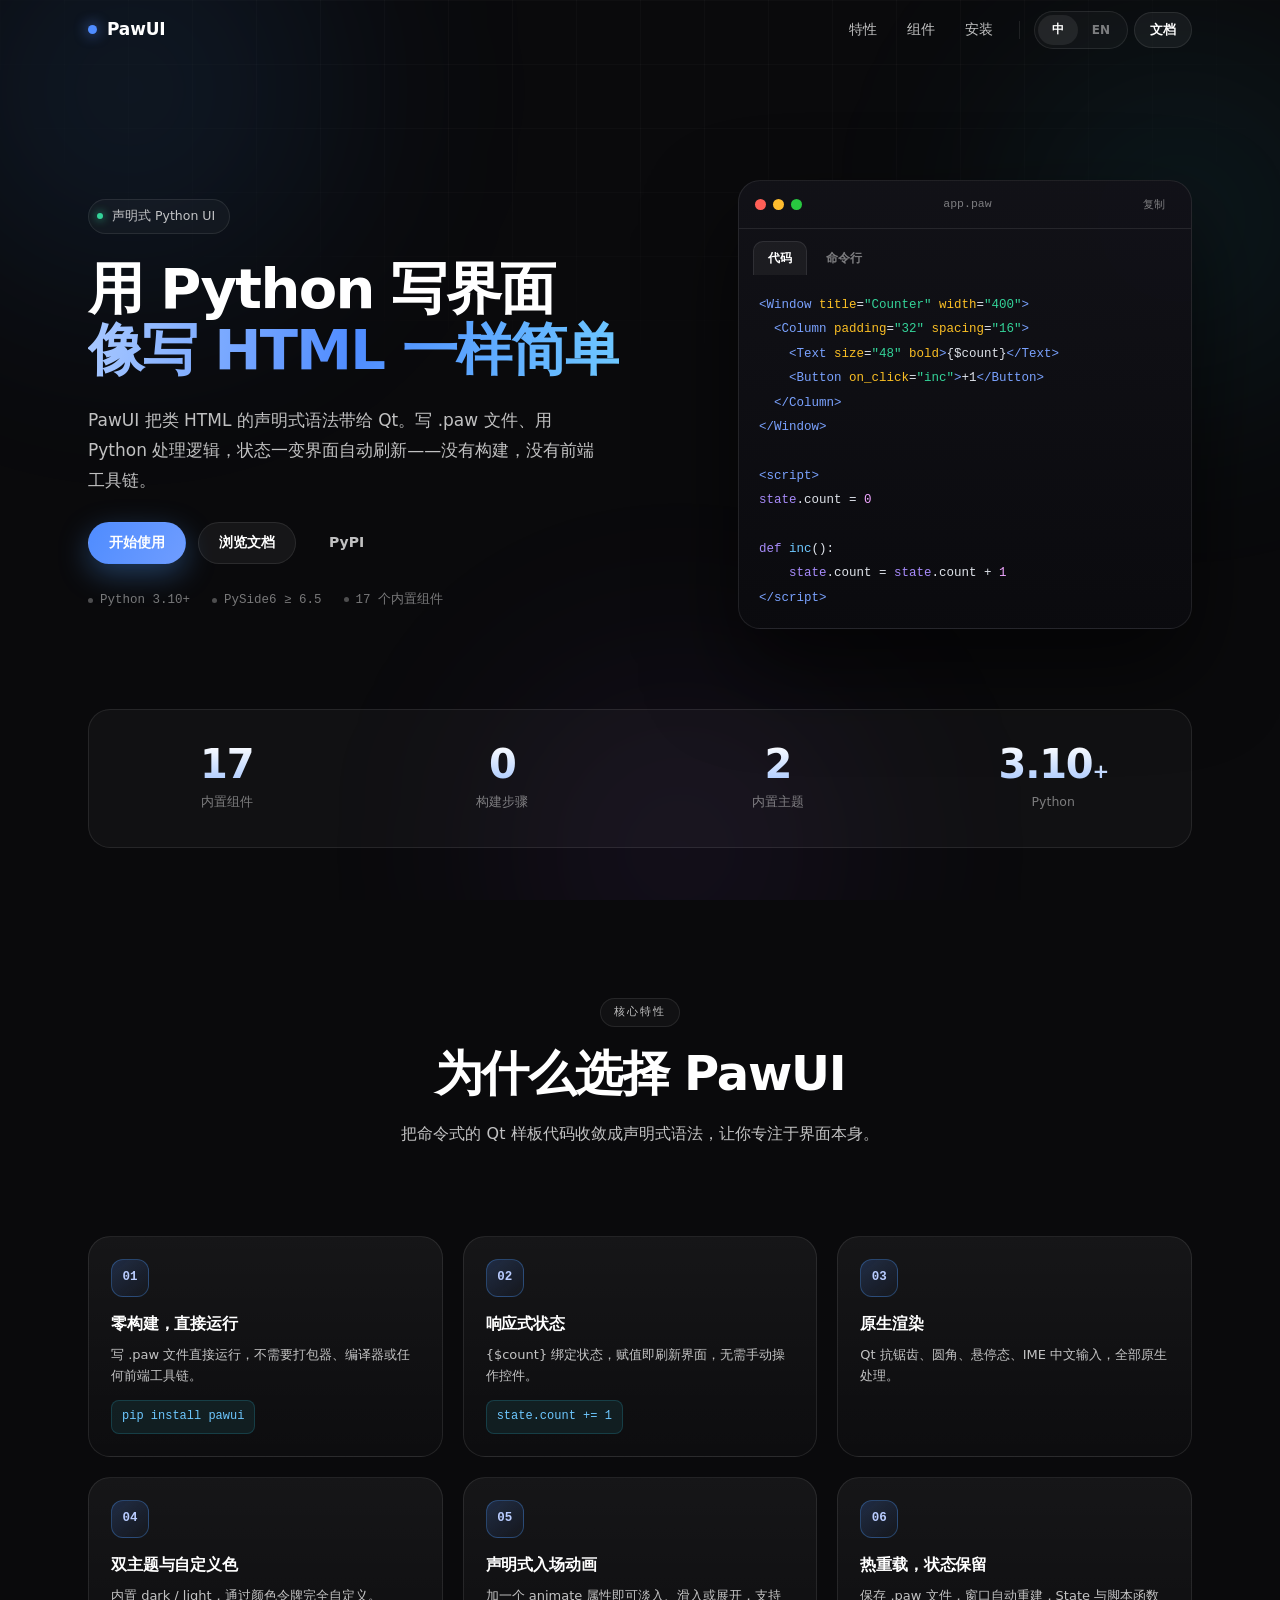
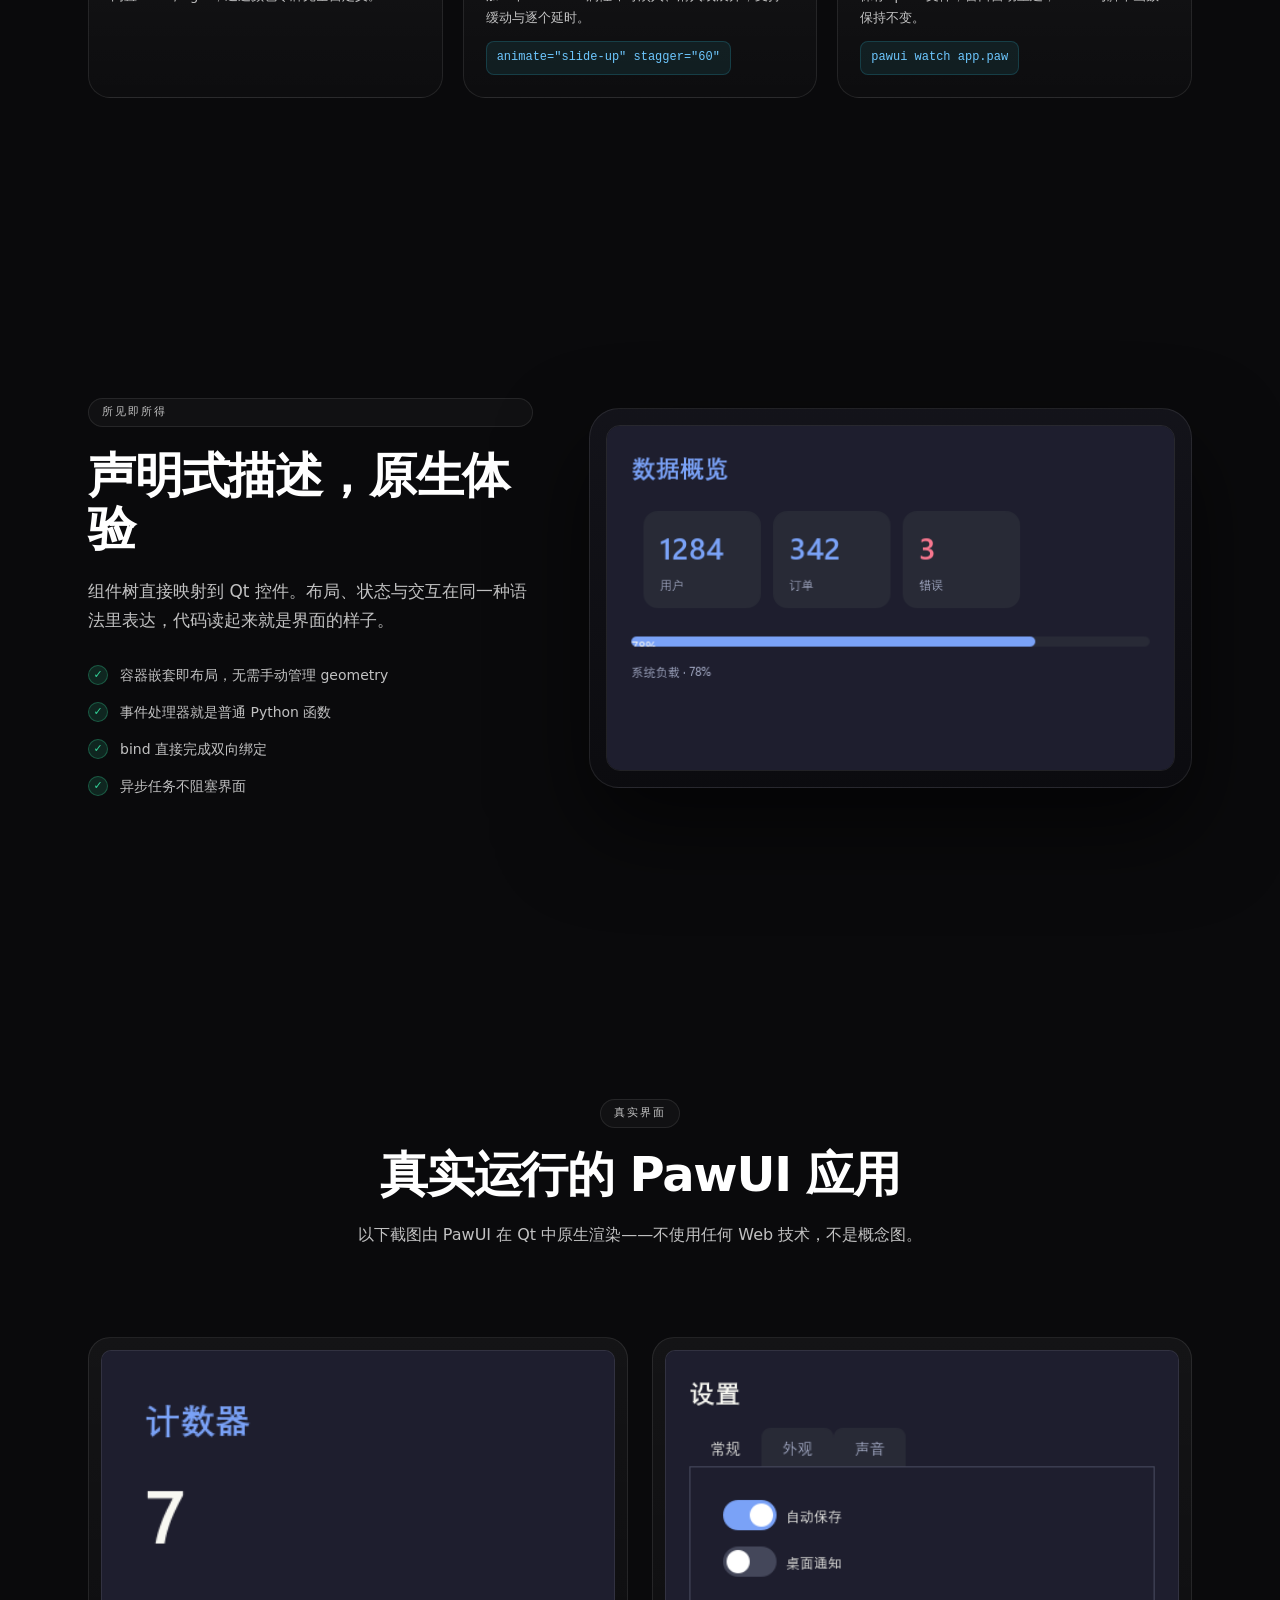
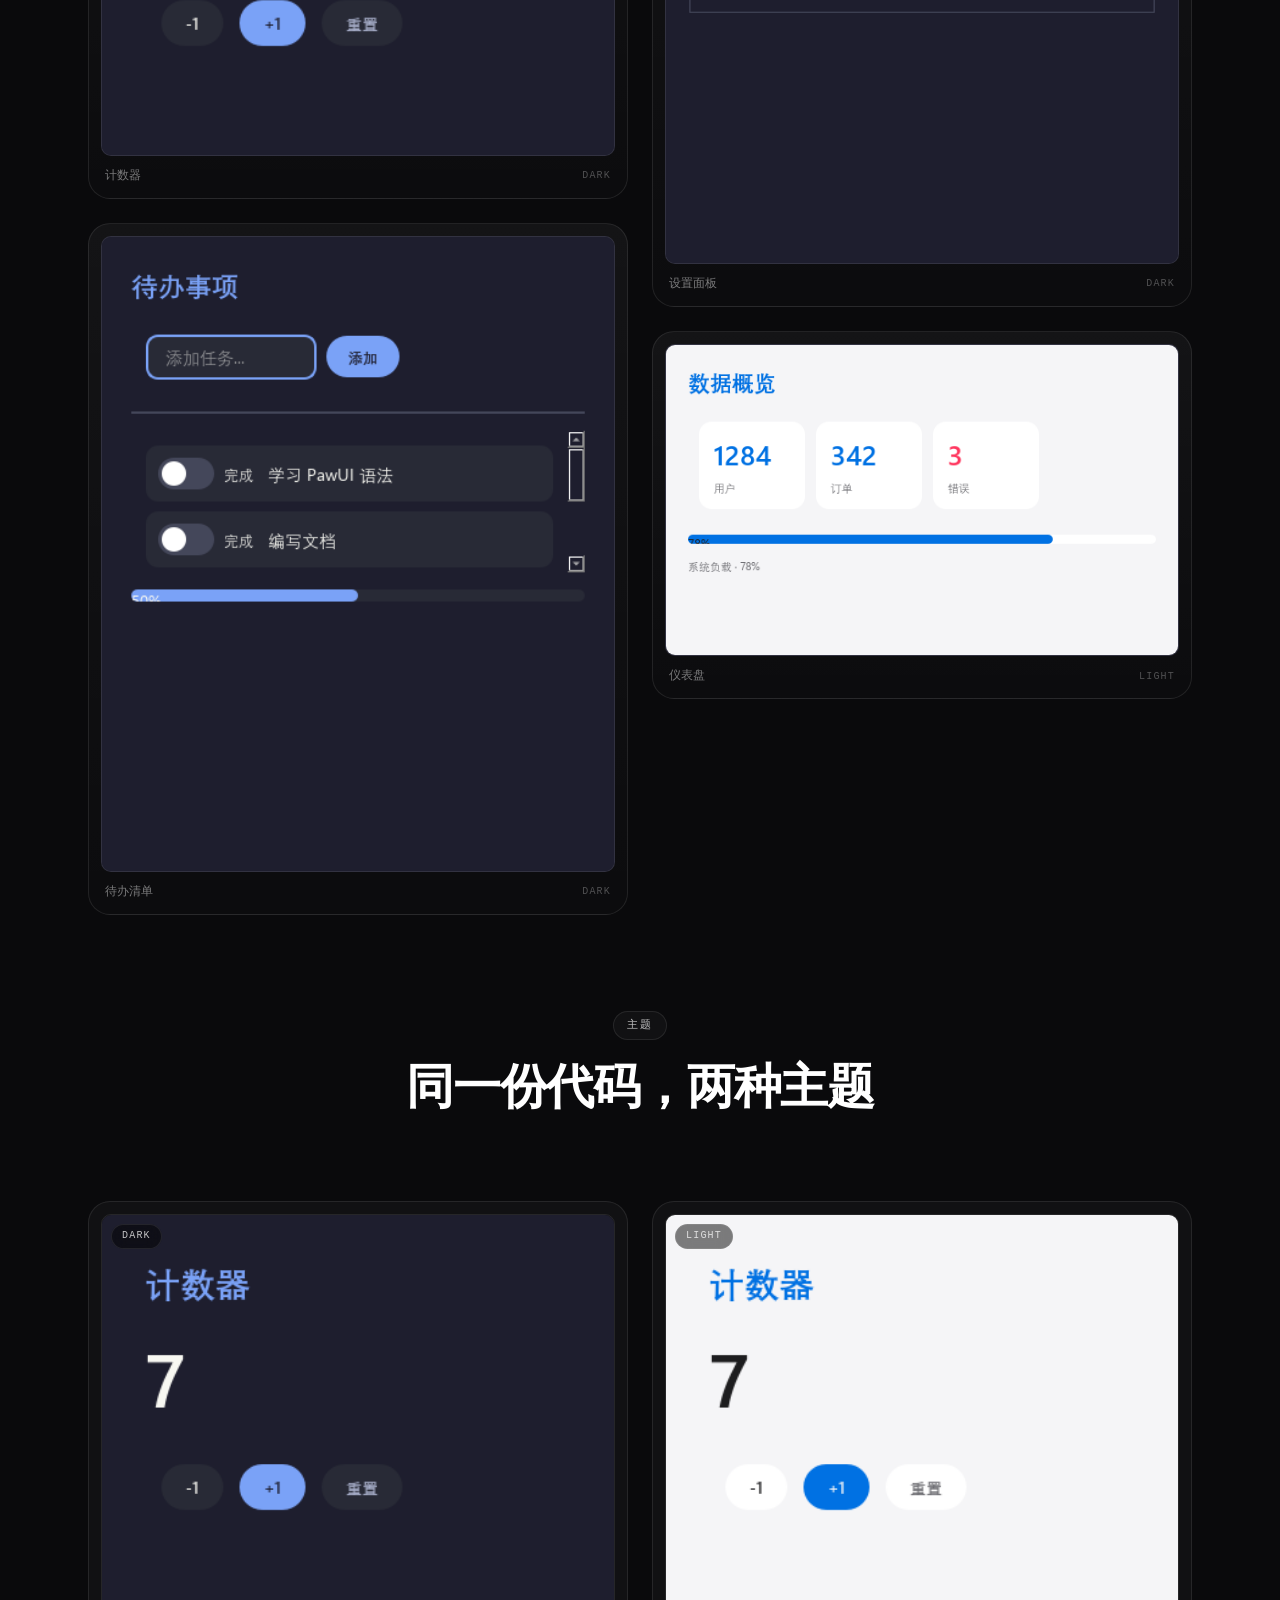
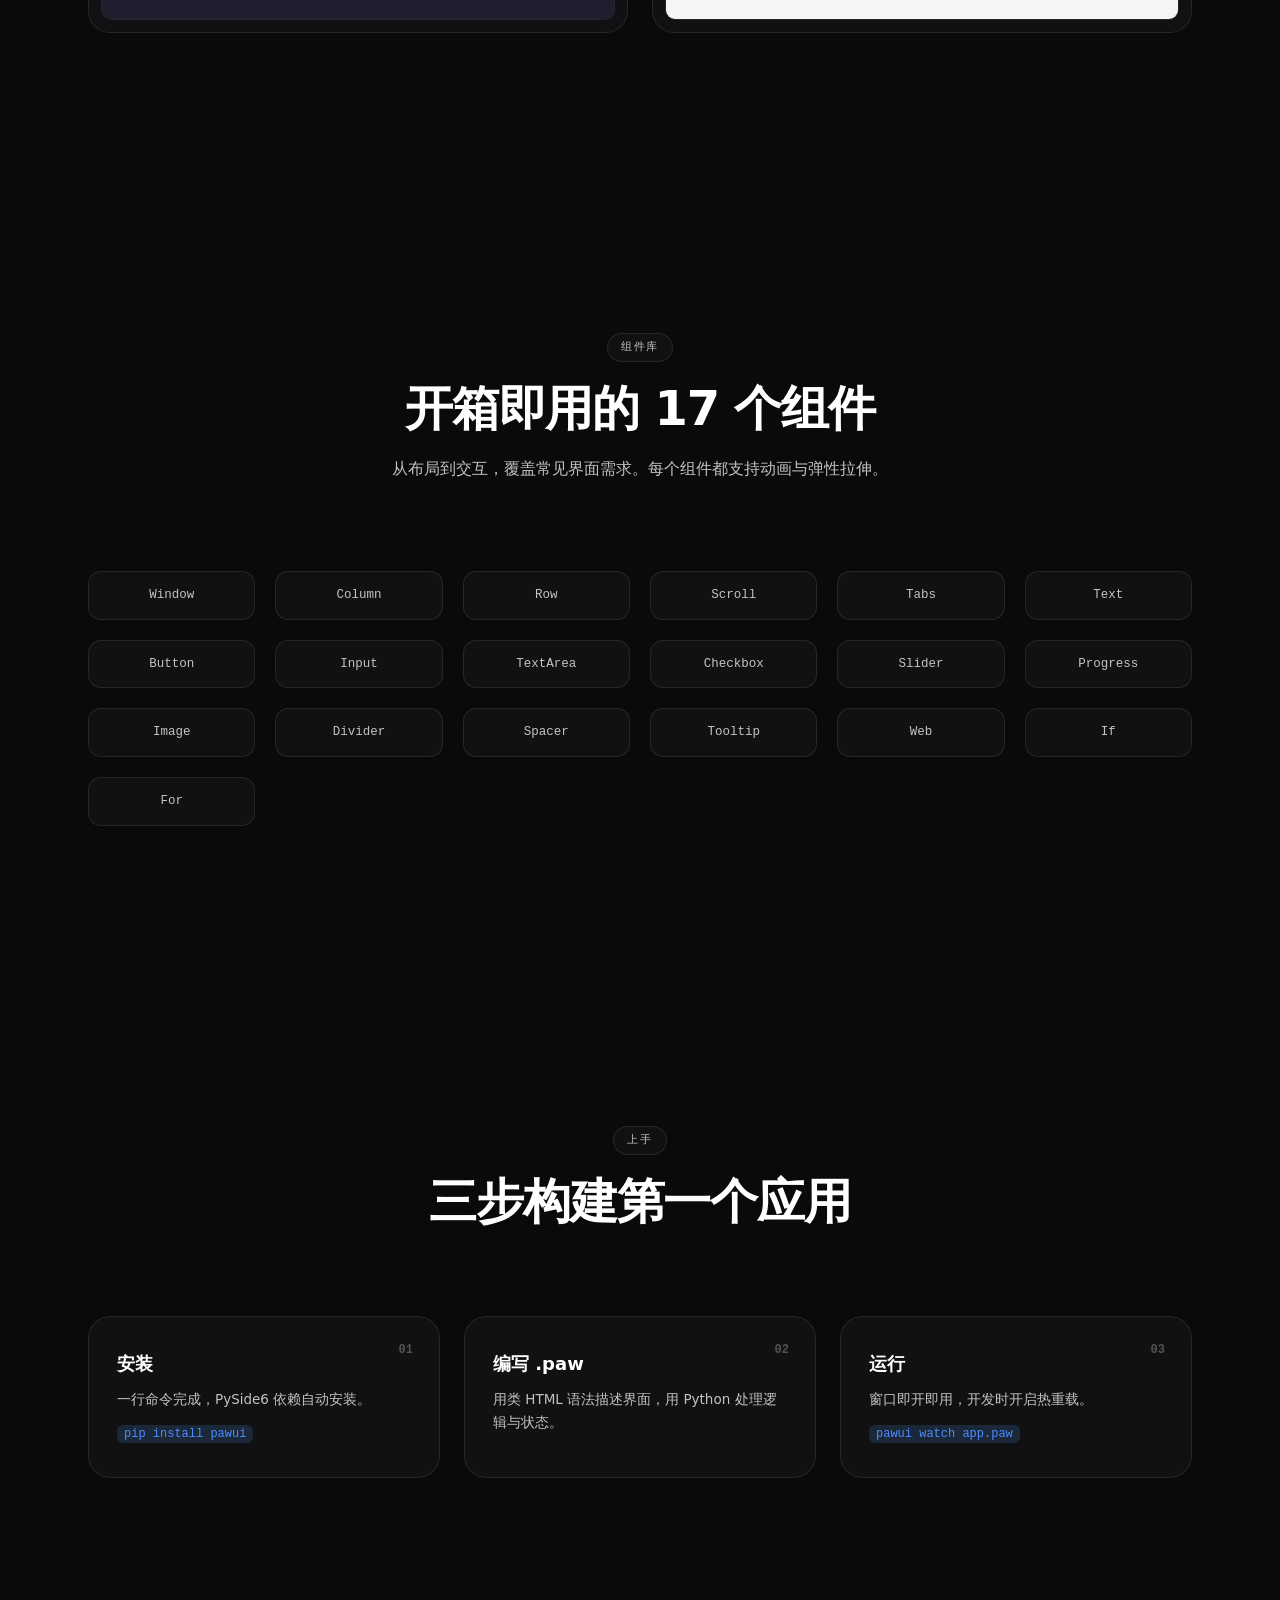
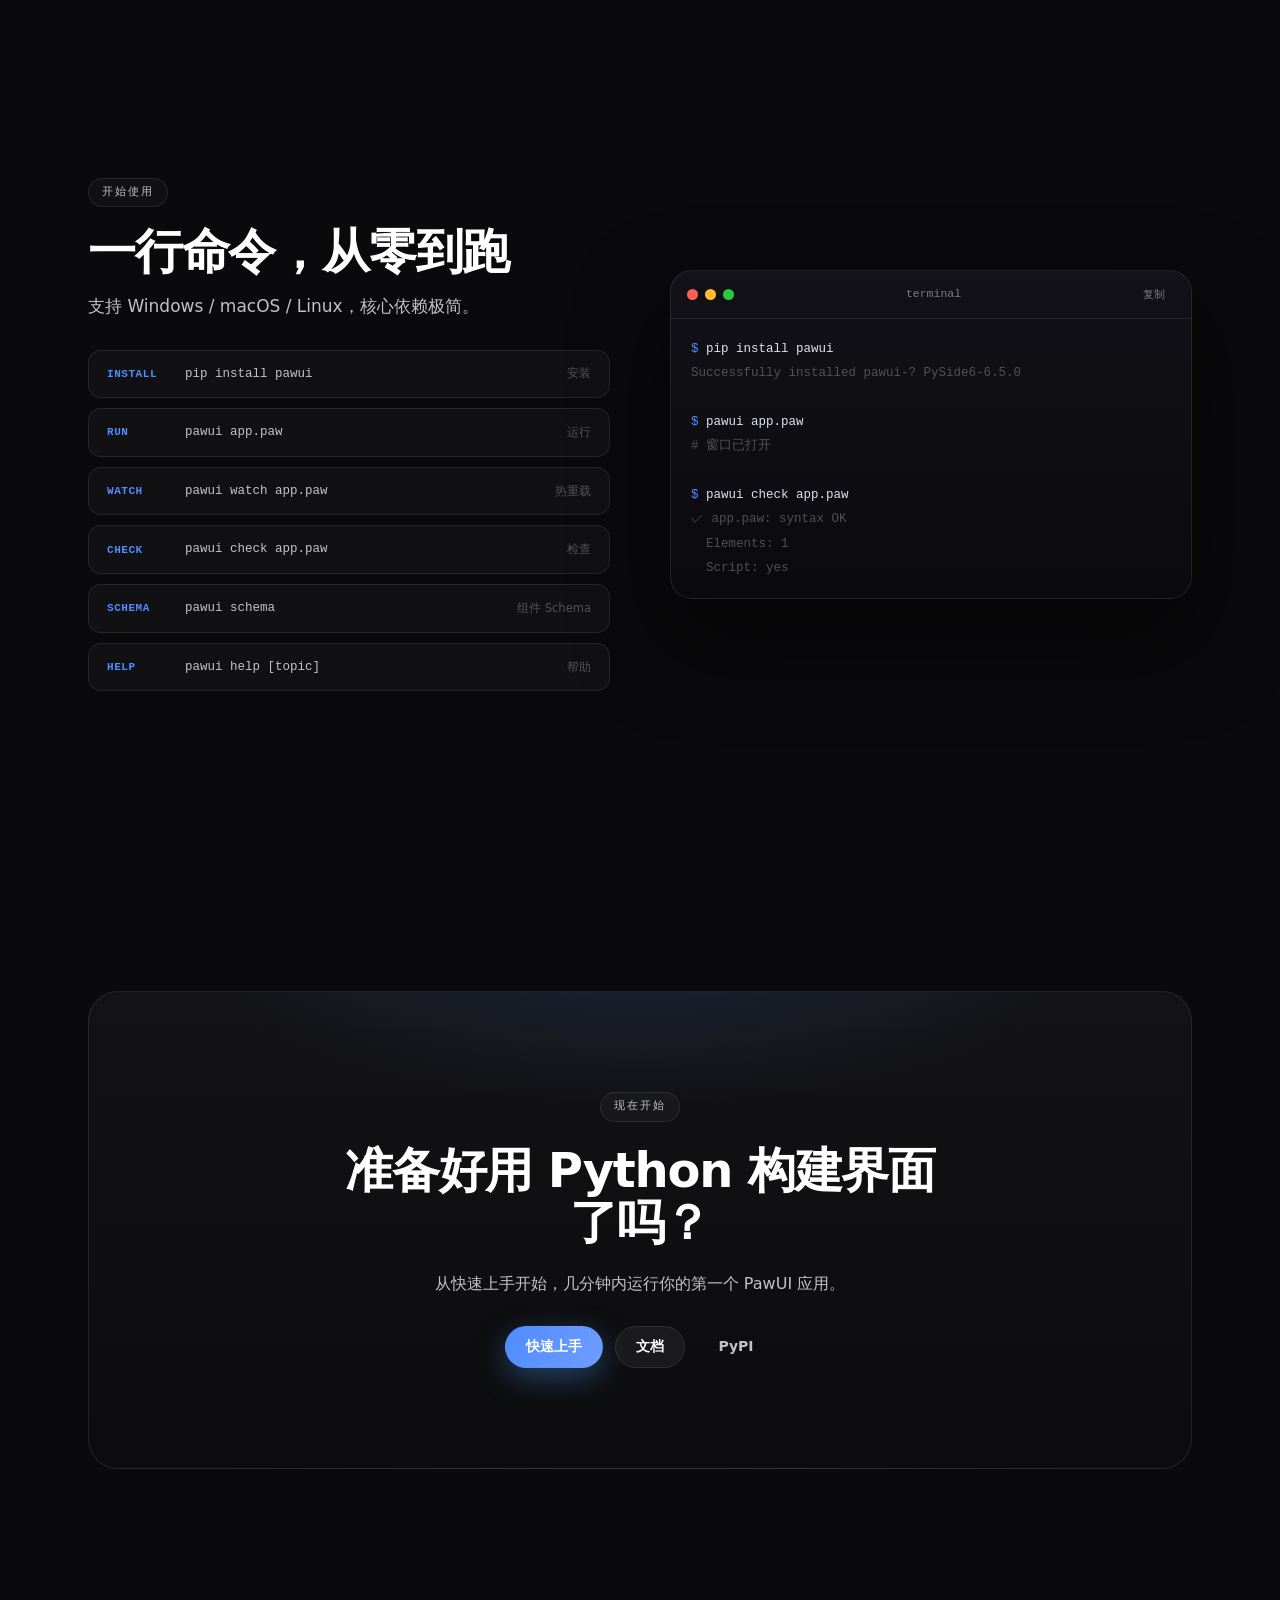
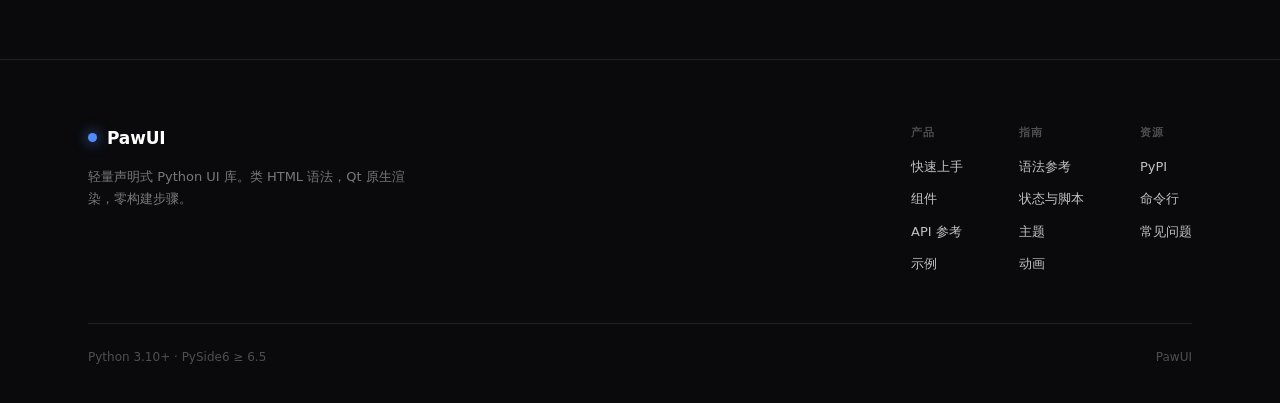
==== index.html @ 33ec106b "Docs: add data-binding, recipes, performance, packaging, best-practices (19 docs total)" ====
<!DOCTYPE html>
<html lang="zh-CN">
<head>
<meta charset="UTF-8">
<meta name="viewport" content="width=device-width, initial-scale=1.0">
<title>PawUI — 用 Python 写 UI，像写 HTML 一样简单</title>
<meta name="description" content="PawUI 是轻量声明式 Python UI 库：类 HTML 语法，Qt 原生渲染，响应式状态，零构建步骤，即写即跑。">
<meta property="og:title" content="PawUI — 声明式 Python UI">
<meta property="og:description" content="类 HTML 语法，Qt 原生渲染，零构建步骤。">
<meta property="og:type" content="website">
<link rel="stylesheet" href="static/style.css?v=5">
</head>
<body>

<div class="atmos" aria-hidden="true">
  <div class="orb o1"></div>
  <div class="orb o2"></div>
  <div class="orb o3"></div>
  <div class="grid"></div>
</div>

<header class="site-header" id="header">
  <div class="header-inner">
    <a class="brand" href="index.html"><span class="dot"></span>PawUI</a>
    <nav class="header-nav">
      <a class="nav-link" href="#features" data-zh="特性" data-en="Features">特性</a>
      <a class="nav-link" href="#components" data-zh="组件" data-en="Components">组件</a>
      <a class="nav-link" href="#install" data-zh="安装" data-en="Install">安装</a>
      <span class="divider-v"></span>
      <div class="lang-toggle" role="group" aria-label="Language">
        <button type="button" data-lang="zh" class="active">中</button>
        <button type="button" data-lang="en">EN</button>
      </div>
      <a class="btn btn-sm btn-secondary" href="docs/index.html" data-zh="文档" data-en="Docs">文档</a>
    </nav>
  </div>
</header>

<main class="page">

  <!-- HERO -->
  <section class="hero">
    <div class="container hero-grid">
      <div class="hero-copy">
        <div class="hero-badge rise r1">
          <span class="live"></span>
          <span class="tag" id="version-tag" hidden>v</span>
          <span data-zh="声明式 Python UI" data-en="Declarative Python UI">声明式 Python UI</span>
        </div>
        <h1 class="h1 rise r2">
          <span data-zh="用 Python 写界面" data-en="Build UIs in Python">用 Python 写界面</span><br>
          <span class="grad" data-zh="像写 HTML 一样简单" data-en="as easy as HTML">像写 HTML 一样简单</span>
        </h1>
        <p class="lead rise r3" style="max-width:520px"
           data-zh="PawUI 把类 HTML 的声明式语法带给 Qt。写 .paw 文件、用 Python 处理逻辑，状态一变界面自动刷新——没有构建，没有前端工具链。"
           data-en="PawUI brings HTML-like declarative syntax to Qt. Write .paw files, handle logic in Python, and let state refresh the UI automatically — no build, no frontend toolchain.">
          PawUI 把类 HTML 的声明式语法带给 Qt。写 .paw 文件、用 Python 处理逻辑，状态一变界面自动刷新——没有构建，没有前端工具链。
        </p>
        <div class="hero-actions rise r4">
          <a class="btn btn-accent" href="docs/index.html#/getting-started" data-zh="开始使用" data-en="Get started">开始使用</a>
          <a class="btn btn-secondary" href="docs/index.html" data-zh="浏览文档" data-en="Read the docs">浏览文档</a>
          <a class="btn btn-ghost" href="https://pypi.org/project/pawui/" target="_blank" rel="noopener">PyPI</a>
        </div>
        <div class="hero-meta rise r5">
          <span><i></i>Python 3.10+</span>
          <span><i></i>PySide6 &ge; 6.5</span>
          <span><i></i><span data-zh="17 个内置组件" data-en="17 components">17 个内置组件</span></span>
        </div>
      </div>

      <div class="rise r4">
        <div class="term" id="hero-term">
          <div class="term-bar">
            <div class="term-dots"><i class="r"></i><i class="y"></i><i class="g"></i></div>
            <div class="term-title" id="term-title">app.paw</div>
            <button class="term-copy" data-copy="hero" type="button" data-zh="复制" data-en="Copy">复制</button>
          </div>
          <div class="term-tabs">
            <button class="term-tab active" data-tab="code" type="button" data-zh="代码" data-en="Code">代码</button>
            <button class="term-tab" data-tab="cli" type="button" data-zh="命令行" data-en="CLI">命令行</button>
          </div>
          <pre class="term-body" data-pane="code"><span class="c-tag">&lt;Window</span> <span class="c-atr">title</span>=<span class="c-str">"Counter"</span> <span class="c-atr">width</span>=<span class="c-str">"400"</span><span class="c-tag">&gt;</span>
  <span class="c-tag">&lt;Column</span> <span class="c-atr">padding</span>=<span class="c-str">"32"</span> <span class="c-atr">spacing</span>=<span class="c-str">"16"</span><span class="c-tag">&gt;</span>
    <span class="c-tag">&lt;Text</span> <span class="c-atr">size</span>=<span class="c-str">"48"</span> <span class="c-atr">bold</span><span class="c-tag">&gt;</span>{$count}<span class="c-tag">&lt;/Text&gt;</span>
    <span class="c-tag">&lt;Button</span> <span class="c-atr">on_click</span>=<span class="c-str">"inc"</span><span class="c-tag">&gt;</span>+1<span class="c-tag">&lt;/Button&gt;</span>
  <span class="c-tag">&lt;/Column&gt;</span>
<span class="c-tag">&lt;/Window&gt;</span>

<span class="c-tag">&lt;script&gt;</span>
<span class="c-key">state</span>.count = <span class="c-num">0</span>

<span class="c-key">def</span> <span class="c-fn">inc</span>():
    <span class="c-key">state</span>.count = <span class="c-key">state</span>.count + <span class="c-num">1</span>
<span class="c-tag">&lt;/script&gt;</span></pre>
          <pre class="term-body" data-pane="cli" hidden><span class="c-cmt"># 安装</span>
<span class="c-prompt">$</span> pip install pawui

<span class="c-cmt"># 运行</span>
<span class="c-prompt">$</span> pawui app.paw

<span class="c-cmt"># 热重载开发</span>
<span class="c-prompt">$</span> pawui watch app.paw

<span class="c-cmt"># 语法检查</span>
<span class="c-prompt">$</span> pawui check app.paw</pre>
        </div>
      </div>
    </div>
  </section>

  <!-- STATS -->
  <section style="padding-top:8px;padding-bottom:0">
    <div class="container">
      <div class="stats reveal">
        <div class="stat">
          <div class="n">17</div>
          <div class="l" data-zh="内置组件" data-en="Components">内置组件</div>
        </div>
        <div class="stat">
          <div class="n">0</div>
          <div class="l" data-zh="构建步骤" data-en="Build steps">构建步骤</div>
        </div>
        <div class="stat">
          <div class="n">2</div>
          <div class="l" data-zh="内置主题" data-en="Themes">内置主题</div>
        </div>
        <div class="stat">
          <div class="n">3.10<span style="font-size:.5em">+</span></div>
          <div class="l">Python</div>
        </div>
      </div>
    </div>
  </section>

  <!-- FEATURES (bento) -->
  <section id="features">
    <div class="container">
      <div class="sec-head reveal">
        <span class="eyebrow" data-zh="核心特性" data-en="Features">核心特性</span>
        <h2 class="h2" data-zh="为什么选择 PawUI" data-en="Why PawUI">为什么选择 PawUI</h2>
        <p data-zh="把命令式的 Qt 样板代码收敛成声明式语法，让你专注于界面本身。"
           data-en="Collapse imperative Qt boilerplate into declarative syntax so you can focus on the interface itself.">
          把命令式的 Qt 样板代码收敛成声明式语法，让你专注于界面本身。
        </p>
      </div>

      <div class="bento">
        <div class="card reveal">
          <div class="ic">01</div>
          <h3 data-zh="零构建，直接运行" data-en="Zero build, run directly">零构建，直接运行</h3>
          <p data-zh="写 .paw 文件直接运行，不需要打包器、编译器或任何前端工具链。"
             data-en="Run .paw files directly. No bundler, compiler, or frontend toolchain.">
            写 .paw 文件直接运行，不需要打包器、编译器或任何前端工具链。
          </p>
          <span class="code-inline">pip install pawui</span>
        </div>

        <div class="card reveal rd1">
          <div class="ic">02</div>
          <h3 data-zh="响应式状态" data-en="Reactive state">响应式状态</h3>
          <p data-zh="{$count} 绑定状态，赋值即刷新界面，无需手动操作控件。"
             data-en="Bind with {$count}; assign state and the UI updates itself.">
            <code>{$count}</code> 绑定状态，赋值即刷新界面，无需手动操作控件。
          </p>
          <span class="code-inline">state.count += 1</span>
        </div>

        <div class="card reveal rd2">
          <div class="ic">03</div>
          <h3 data-zh="原生渲染" data-en="Native rendering">原生渲染</h3>
          <p data-zh="Qt 抗锯齿、圆角、悬停态、IME 中文输入，全部原生处理。"
             data-en="Qt antialiasing, rounded corners, hover states, and IME handled natively.">
            Qt 抗锯齿、圆角、悬停态、IME 中文输入，全部原生处理。
          </p>
        </div>

        <div class="card reveal rd3">
          <div class="ic">04</div>
          <h3 data-zh="双主题与自定义色" data-en="Themes & custom colors">双主题与自定义色</h3>
          <p data-zh="内置 dark / light，通过颜色令牌完全自定义。"
             data-en="Built-in dark / light, fully customizable via color tokens.">
            内置 dark / light，通过颜色令牌完全自定义。
          </p>
        </div>

        <div class="card reveal rd1">
          <div class="ic">05</div>
          <h3 data-zh="声明式入场动画" data-en="Declarative animation">声明式入场动画</h3>
          <p data-zh="加一个 animate 属性即可淡入、滑入或展开，支持缓动与逐个延时。"
             data-en="Add an animate attribute to fade, slide, or reveal — with easing and stagger.">
            加一个 <code>animate</code> 属性即可淡入、滑入或展开，支持缓动与逐个延时。
          </p>
          <span class="code-inline">animate="slide-up" stagger="60"</span>
        </div>

        <div class="card reveal rd2">
          <div class="ic">06</div>
          <h3 data-zh="热重载，状态保留" data-en="Hot reload, state preserved">热重载，状态保留</h3>
          <p data-zh="保存 .paw 文件，窗口自动重建，State 与脚本函数保持不变。"
             data-en="Save the .paw file and the window rebuilds, preserving State and functions.">
            保存 <code>.paw</code> 文件，窗口自动重建，State 与脚本函数保持不变。
          </p>
          <span class="code-inline">pawui watch app.paw</span>
        </div>
      </div>
    </div>
  </section>

  <!-- SHOWCASE -->
  <section>
    <div class="container showcase">
      <div class="showcase-copy reveal">
        <span class="eyebrow" data-zh="所见即所得" data-en="What you write is what you get">所见即所得</span>
        <h2 class="h2" data-zh="声明式描述，原生体验" data-en="Declarative markup, native feel">声明式描述，原生体验</h2>
        <p class="lead" data-zh="组件树直接映射到 Qt 控件。布局、状态与交互在同一种语法里表达，代码读起来就是界面的样子。"
           data-en="Your component tree maps straight to Qt widgets. Layout, state, and interaction live in one syntax that reads like the UI it produces.">
          组件树直接映射到 Qt 控件。布局、状态与交互在同一种语法里表达，代码读起来就是界面的样子。
        </p>
        <ul class="checklist">
          <li><span class="tick">&#10003;</span><span data-zh="容器嵌套即布局，无需手动管理 geometry" data-en="Nested containers are the layout; no manual geometry">容器嵌套即布局，无需手动管理 geometry</span></li>
          <li><span class="tick">&#10003;</span><span data-zh="事件处理器就是普通 Python 函数" data-en="Event handlers are plain Python functions">事件处理器就是普通 Python 函数</span></li>
          <li><span class="tick">&#10003;</span><span data-zh="bind 直接完成双向绑定" data-en="bind gives you two-way binding directly">bind 直接完成双向绑定</span></li>
          <li><span class="tick">&#10003;</span><span data-zh="异步任务不阻塞界面" data-en="Async tasks keep the UI responsive">异步任务不阻塞界面</span></li>
        </ul>
      </div>

      <div class="shot-frame reveal rd2">
        <img src="static/shots/dashboard-dark.png"
             alt="PawUI dashboard app rendered natively by Qt"
             width="560" height="340" loading="lazy">
      </div>
    </div>
  </section>

  <!-- GALLERY -->
  <section id="gallery">
    <div class="container">
      <div class="sec-head reveal">
        <span class="eyebrow" data-zh="真实界面" data-en="Real UI">真实界面</span>
        <h2 class="h2" data-zh="真实运行的 PawUI 应用" data-en="Actual PawUI apps, running">真实运行的 PawUI 应用</h2>
        <p data-zh="以下截图由 PawUI 在 Qt 中原生渲染——不使用任何 Web 技术，不是概念图。"
           data-en="These screenshots are rendered natively by PawUI on Qt — no web technology involved, not mockups.">
          以下截图由 PawUI 在 Qt 中原生渲染——不使用任何 Web 技术，不是概念图。
        </p>
      </div>

      <div class="gallery">
        <figure class="shot reveal">
          <img src="static/shots/counter-dark.png" alt="PawUI counter app (dark theme)" width="380" height="300" loading="lazy">
          <figcaption><span data-zh="计数器" data-en="Counter">计数器</span><span>dark</span></figcaption>
        </figure>
        <figure class="shot reveal rd1">
          <img src="static/shots/todo-dark.png" alt="PawUI todo list app (dark theme)" width="420" height="520" loading="lazy">
          <figcaption><span data-zh="待办清单" data-en="Todo List">待办清单</span><span>dark</span></figcaption>
        </figure>
        <figure class="shot reveal rd2">
          <img src="static/shots/settings-dark.png" alt="PawUI settings app with tabs (dark theme)" width="440" height="440" loading="lazy">
          <figcaption><span data-zh="设置面板" data-en="Settings">设置面板</span><span>dark</span></figcaption>
        </figure>
        <figure class="shot reveal rd3">
          <img src="static/shots/dashboard-light.png" alt="PawUI dashboard app (light theme)" width="560" height="340" loading="lazy">
          <figcaption><span data-zh="仪表盘" data-en="Dashboard">仪表盘</span><span>light</span></figcaption>
        </figure>
      </div>

      <div class="sec-head reveal" style="margin-top:96px">
        <span class="eyebrow" data-zh="主题" data-en="Themes">主题</span>
        <h2 class="h2" data-zh="同一份代码，两种主题" data-en="One codebase, two themes">同一份代码，两种主题</h2>
      </div>
      <div class="theme-showcase">
        <div class="theme-item reveal">
          <img src="static/shots/counter-dark.png" alt="Counter app, dark theme" width="380" height="300" loading="lazy">
          <span class="tag">dark</span>
        </div>
        <div class="theme-item reveal rd2">
          <img src="static/shots/counter-light.png" alt="Counter app, light theme" width="380" height="300" loading="lazy">
          <span class="tag">light</span>
        </div>
      </div>
    </div>
  </section>


  <!-- COMPONENTS -->
  <section id="components">
    <div class="container">
      <div class="sec-head reveal">
        <span class="eyebrow" data-zh="组件库" data-en="Components">组件库</span>
        <h2 class="h2" data-zh="开箱即用的 17 个组件" data-en="17 components out of the box">开箱即用的 17 个组件</h2>
        <p data-zh="从布局到交互，覆盖常见界面需求。每个组件都支持动画与弹性拉伸。"
           data-en="From layout to interaction, covering common UI needs. Every component supports animation and flex.">
          从布局到交互，覆盖常见界面需求。每个组件都支持动画与弹性拉伸。
        </p>
      </div>
      <div class="bento" style="grid-template-columns:repeat(auto-fill,minmax(150px,1fr))">
        <span class="cmd-row reveal" style="justify-content:center"><span class="v">Window</span></span>
        <span class="cmd-row reveal rd1" style="justify-content:center"><span class="v">Column</span></span>
        <span class="cmd-row reveal rd2" style="justify-content:center"><span class="v">Row</span></span>
        <span class="cmd-row reveal rd3" style="justify-content:center"><span class="v">Scroll</span></span>
        <span class="cmd-row reveal" style="justify-content:center"><span class="v">Tabs</span></span>
        <span class="cmd-row reveal rd1" style="justify-content:center"><span class="v">Text</span></span>
        <span class="cmd-row reveal rd2" style="justify-content:center"><span class="v">Button</span></span>
        <span class="cmd-row reveal rd3" style="justify-content:center"><span class="v">Input</span></span>
        <span class="cmd-row reveal" style="justify-content:center"><span class="v">TextArea</span></span>
        <span class="cmd-row reveal rd1" style="justify-content:center"><span class="v">Checkbox</span></span>
        <span class="cmd-row reveal rd2" style="justify-content:center"><span class="v">Slider</span></span>
        <span class="cmd-row reveal rd3" style="justify-content:center"><span class="v">Progress</span></span>
        <span class="cmd-row reveal" style="justify-content:center"><span class="v">Image</span></span>
        <span class="cmd-row reveal rd1" style="justify-content:center"><span class="v">Divider</span></span>
        <span class="cmd-row reveal rd2" style="justify-content:center"><span class="v">Spacer</span></span>
        <span class="cmd-row reveal rd3" style="justify-content:center"><span class="v">Tooltip</span></span>
        <span class="cmd-row reveal" style="justify-content:center"><span class="v">Web</span></span>
        <span class="cmd-row reveal rd1" style="justify-content:center"><span class="v">If</span></span>
        <span class="cmd-row reveal rd2" style="justify-content:center"><span class="v">For</span></span>
      </div>
    </div>
  </section>

  <!-- STEPS -->
  <section>
    <div class="container">
      <div class="sec-head reveal">
        <span class="eyebrow" data-zh="上手" data-en="Getting started">上手</span>
        <h2 class="h2" data-zh="三步构建第一个应用" data-en="Three steps to your first app">三步构建第一个应用</h2>
      </div>
      <div class="steps">
        <div class="step reveal">
          <h3 data-zh="安装" data-en="Install">安装</h3>
          <p data-zh="一行命令完成，PySide6 依赖自动安装。"
             data-en="One command; the PySide6 dependency is installed automatically.">
            一行命令完成，PySide6 依赖自动安装。
          </p>
          <p style="margin-top:10px"><code>pip install pawui</code></p>
        </div>
        <div class="step reveal rd1">
          <h3 data-zh="编写 .paw" data-en="Write a .paw file">编写 .paw</h3>
          <p data-zh="用类 HTML 语法描述界面，用 Python 处理逻辑与状态。"
             data-en="Describe the UI in HTML-like syntax and handle logic and state in Python.">
            用类 HTML 语法描述界面，用 Python 处理逻辑与状态。
          </p>
        </div>
        <div class="step reveal rd2">
          <h3 data-zh="运行" data-en="Run">运行</h3>
          <p data-zh="窗口即开即用，开发时开启热重载。"
             data-en="The window opens instantly; enable hot reload while developing.">
            窗口即开即用，开发时开启热重载。
          </p>
          <p style="margin-top:10px"><code>pawui watch app.paw</code></p>
        </div>
      </div>
    </div>
  </section>

  <!-- INSTALL -->
  <section id="install">
    <div class="container install-grid">
      <div class="reveal">
        <span class="eyebrow" data-zh="开始使用" data-en="Get started">开始使用</span>
        <h2 class="h2" style="margin-top:18px" data-zh="一行命令，从零到跑" data-en="One command, from zero to running">一行命令，从零到跑</h2>
        <p class="lead" style="margin-top:14px" data-zh="支持 Windows / macOS / Linux，核心依赖极简。"
           data-en="Windows / macOS / Linux, with a minimal dependency footprint.">
          支持 Windows / macOS / Linux，核心依赖极简。
        </p>
        <div class="cmd-list">
          <div class="cmd-row"><span class="k">install</span><span class="v">pip install pawui</span><span class="d" data-zh="安装" data-en="install">安装</span></div>
          <div class="cmd-row"><span class="k">run</span><span class="v">pawui app.paw</span><span class="d" data-zh="运行" data-en="run">运行</span></div>
          <div class="cmd-row"><span class="k">watch</span><span class="v">pawui watch app.paw</span><span class="d" data-zh="热重载" data-en="hot reload">热重载</span></div>
          <div class="cmd-row"><span class="k">check</span><span class="v">pawui check app.paw</span><span class="d" data-zh="检查" data-en="check">检查</span></div>
          <div class="cmd-row"><span class="k">schema</span><span class="v">pawui schema</span><span class="d" data-zh="组件 Schema" data-en="schema">组件 Schema</span></div>
          <div class="cmd-row"><span class="k">help</span><span class="v">pawui help [topic]</span><span class="d" data-zh="帮助" data-en="help">帮助</span></div>
        </div>
      </div>

      <div class="term reveal rd2">
        <div class="term-bar">
          <div class="term-dots"><i class="r"></i><i class="y"></i><i class="g"></i></div>
          <div class="term-title">terminal</div>
          <button class="term-copy" data-copy="install" type="button" data-zh="复制" data-en="Copy">复制</button>
        </div>
        <pre class="term-body" id="install-term" style="min-height:auto"><span class="c-prompt">$</span> pip install pawui
<span class="c-cmt">Successfully installed pawui-<span data-version>?</span> PySide6-6.5.0</span>

<span class="c-prompt">$</span> pawui app.paw
<span class="c-cmt"># 窗口已打开</span>

<span class="c-prompt">$</span> pawui check app.paw
<span class="c-cmt">✓ app.paw: syntax OK</span>
<span class="c-cmt">  Elements: 1</span>
<span class="c-cmt">  Script: yes</span></pre>
      </div>
    </div>
  </section>

  <!-- CTA -->
  <section>
    <div class="container">
      <div class="cta reveal">
        <span class="eyebrow" data-zh="现在开始" data-en="Start now">现在开始</span>
        <h2 class="h2" data-zh="准备好用 Python 构建界面了吗？" data-en="Ready to build UIs in Python?">准备好用 Python 构建界面了吗？</h2>
        <p data-zh="从快速上手开始，几分钟内运行你的第一个 PawUI 应用。"
           data-en="Start with the guide and run your first PawUI app in minutes.">
          从快速上手开始，几分钟内运行你的第一个 PawUI 应用。
        </p>
        <div class="cta-actions">
          <a class="btn btn-accent" href="docs/index.html#/getting-started" data-zh="快速上手" data-en="Getting started">快速上手</a>
          <a class="btn btn-secondary" href="docs/index.html" data-zh="文档" data-en="Docs">文档</a>
          <a class="btn btn-ghost" href="https://pypi.org/project/pawui/" target="_blank" rel="noopener">PyPI</a>
        </div>
      </div>
    </div>
  </section>
</main>

<footer class="site-footer">
  <div class="container">
    <div class="footer-top">
      <div class="footer-brand">
        <a class="brand" href="index.html"><span class="dot"></span>PawUI</a>
        <p data-zh="轻量声明式 Python UI 库。类 HTML 语法，Qt 原生渲染，零构建步骤。"
           data-en="A lightweight declarative UI library for Python. HTML-like syntax, native Qt rendering, zero build.">
          轻量声明式 Python UI 库。类 HTML 语法，Qt 原生渲染，零构建步骤。
        </p>
      </div>
      <div class="footer-cols">
        <div class="footer-col">
          <b data-zh="产品" data-en="Product">产品</b>
          <a href="docs/index.html#/getting-started" data-zh="快速上手" data-en="Getting started">快速上手</a>
          <a href="docs/index.html#/components" data-zh="组件" data-en="Components">组件</a>
          <a href="docs/index.html#/api" data-zh="API 参考" data-en="API reference">API 参考</a>
          <a href="docs/index.html#/examples" data-zh="示例" data-en="Examples">示例</a>
        </div>
        <div class="footer-col">
          <b data-zh="指南" data-en="Guides">指南</b>
          <a href="docs/index.html#/syntax" data-zh="语法参考" data-en="Syntax">语法参考</a>
          <a href="docs/index.html#/state-scripts" data-zh="状态与脚本" data-en="State & scripts">状态与脚本</a>
          <a href="docs/index.html#/theming" data-zh="主题" data-en="Theming">主题</a>
          <a href="docs/index.html#/animation" data-zh="动画" data-en="Animation">动画</a>
        </div>
        <div class="footer-col">
          <b data-zh="资源" data-en="Resources">资源</b>
          <a href="https://pypi.org/project/pawui/" target="_blank" rel="noopener">PyPI</a>
          <a href="docs/index.html#/cli" data-zh="命令行" data-en="CLI">命令行</a>
          <a href="docs/index.html#/faq" data-zh="常见问题" data-en="FAQ">常见问题</a>
        </div>
      </div>
    </div>
    <div class="footer-bottom">
      <span data-zh="Python 3.10+ · PySide6 ≥ 6.5" data-en="Python 3.10+ · PySide6 ≥ 6.5">Python 3.10+ · PySide6 &ge; 6.5</span>
      <span>PawUI</span>
    </div>
  </div>
</footer>

<script>
(function () {
  'use strict';

  /* ---------- i18n ---------- */
  var LANG_KEY = 'pawui_lang';
  function currentLang() {
    return localStorage.getItem(LANG_KEY) || 'zh';
  }
  function applyLang(lang) {
    document.documentElement.lang = lang === 'zh' ? 'zh-CN' : 'en';
    var nodes = document.querySelectorAll('[data-zh]');
    for (var i = 0; i < nodes.length; i++) {
      var v = nodes[i].getAttribute('data-' + lang);
      if (v !== null) nodes[i].textContent = v;
    }
    var btns = document.querySelectorAll('.lang-toggle button');
    for (var j = 0; j < btns.length; j++) {
      btns[j].classList.toggle('active', btns[j].getAttribute('data-lang') === lang);
    }
  }
  var langBtns = document.querySelectorAll('.lang-toggle button');
  for (var lb = 0; lb < langBtns.length; lb++) {
    langBtns[lb].addEventListener('click', function () {
      var l = this.getAttribute('data-lang');
      localStorage.setItem(LANG_KEY, l);
      applyLang(l);
    });
  }
  applyLang(currentLang());

  /* ---------- version from PyPI RSS (live) ---------- */
  var FEED = 'https://pypi.org/rss/project/pawui/releases.xml';
  fetch(FEED, { cache: 'no-store' })
    .then(function (r) { return r.text(); })
    .then(function (xml) {
      var doc = new DOMParser().parseFromString(xml, 'text/xml');
      var item = doc.querySelector('item > title');
      var version = item ? item.textContent.trim() : '';
      if (!version) return;
      var tag = document.getElementById('version-tag');
      if (tag) { tag.textContent = 'v' + version; tag.hidden = false; }
      var targets = document.querySelectorAll('[data-version]');
      for (var i = 0; i < targets.length; i++) targets[i].textContent = version;
    })
    .catch(function () { /* offline: keep version hidden */ });

  /* ---------- header on scroll ---------- */
  var header = document.getElementById('header');
  function onScroll() {
    header.classList.toggle('scrolled', window.scrollY > 12);
  }
  window.addEventListener('scroll', onScroll, { passive: true });
  onScroll();

  /* ---------- terminal tabs ---------- */
  var term = document.getElementById('hero-term');
  if (term) {
    var tabs = term.querySelectorAll('.term-tab');
    var panes = term.querySelectorAll('[data-pane]');
    function selectTab(name) {
      for (var i = 0; i < tabs.length; i++) {
        tabs[i].classList.toggle('active', tabs[i].getAttribute('data-tab') === name);
      }
      for (var j = 0; j < panes.length; j++) {
        panes[j].hidden = panes[j].getAttribute('data-pane') !== name;
      }
    }
    for (var t = 0; t < tabs.length; t++) {
      tabs[t].addEventListener('click', function () {
        selectTab(this.getAttribute('data-tab'));
      });
    }
  }

  /* ---------- copy buttons ---------- */
  function copyText(text, btn) {
    var ta = document.createElement('textarea');
    ta.value = text;
    ta.setAttribute('readonly', '');
    ta.style.position = 'fixed';
    ta.style.left = '-9999px';
    document.body.appendChild(ta);
    ta.select();
    var ok = false;
    try { ok = document.execCommand('copy'); } catch (e) { ok = false; }
    document.body.removeChild(ta);
    var original = btn.getAttribute('data-zh') ? (currentLang() === 'zh' ? '复制' : 'Copy') : btn.textContent;
    btn.textContent = currentLang() === 'zh' ? '已复制' : 'Copied';
    setTimeout(function () { btn.textContent = original; }, 1400);
  }
  var copyBtns = document.querySelectorAll('.term-copy');
  for (var c = 0; c < copyBtns.length; c++) {
    copyBtns[c].addEventListener('click', function () {
      var which = this.getAttribute('data-copy');
      var text = '';
      if (which === 'hero' && term) {
        var active = term.querySelector('.term-tab.active');
        var pane = term.querySelector('[data-pane="' + (active ? active.getAttribute('data-tab') : 'code') + '"]');
        text = pane ? pane.textContent : '';
      } else if (which === 'install') {
        var it = document.getElementById('install-term');
        text = it ? it.textContent : '';
      }
      copyText(text, this);
    });
  }

  /* ---------- reveal on scroll ---------- */
  var reveals = document.querySelectorAll('.reveal');
  if ('IntersectionObserver' in window) {
    var io = new IntersectionObserver(function (entries) {
      entries.forEach(function (e) {
        if (e.isIntersecting) { e.target.classList.add('in'); io.unobserve(e.target); }
      });
    }, { rootMargin: '0px 0px -8% 0px', threshold: 0.08 });
    for (var r = 0; r < reveals.length; r++) io.observe(reveals[r]);
  } else {
    for (var q = 0; q < reveals.length; q++) reveals[q].classList.add('in');
  }

  /* ---------- card pointer glow ---------- */
  var cards = document.querySelectorAll('.card');
  for (var k = 0; k < cards.length; k++) {
    cards[k].addEventListener('pointermove', function (e) {
      var rect = this.getBoundingClientRect();
      this.style.setProperty('--mx', (e.clientX - rect.left) + 'px');
      this.style.setProperty('--my', (e.clientY - rect.top) + 'px');
    });
  }
})();
</script>
</body>
</html>
---- static/style.css ----
/* ============================================================
   PawUI — shared design system
   Used by the landing page (index.html) and docs (docs/index.html)
   ============================================================ */

/* --- tokens --- */
:root {
  --bg: #0a0a0c;
  --bg-soft: #101015;
  --text: #ffffff;
  --text-2: hsla(0,0%,100%,.75);
  --text-3: hsla(0,0%,100%,.45);
  --text-4: hsla(0,0%,100%,.28);

  --accent: #4f8cff;
  --accent-soft: hsla(213,100%,65%,.16);
  --accent-line: hsla(213,100%,65%,.32);
  --cyan: #6ec8ff;
  --violet: #a78bfa;
  --green: #34d399;
  --amber: #fbbf24;
  --danger: #fb7185;

  --surface: hsla(0,0%,100%,.05);
  --surface-2: hsla(0,0%,100%,.03);
  --surface-3: hsla(0,0%,100%,.08);
  --border: hsla(0,0%,100%,.09);
  --border-2: hsla(0,0%,100%,.16);

  --radius-sm: 10px;
  --radius: 16px;
  --radius-lg: 22px;
  --radius-xl: 30px;

  --shadow-sm: 0 2px 10px rgba(0,0,0,.35);
  --shadow: 0 20px 50px rgba(0,0,0,.5);
  --shadow-lg: 0 40px 90px rgba(0,0,0,.6);

  --font: "Inter", -apple-system, BlinkMacSystemFont, "Segoe UI",
    "PingFang SC", "Hiragino Sans GB", "Microsoft YaHei UI", system-ui, sans-serif;
  --mono: "SF Mono", "JetBrains Mono", "Cascadia Code", Menlo, Consolas, monospace;

  --ease: cubic-bezier(.16,1,.3,1);
  --spring: cubic-bezier(.34,1.56,.64,1);
  --dur: .5s;

  --container: 1160px;
  --header-h: 60px;
}

*, *::before, *::after { box-sizing: border-box; margin: 0; padding: 0; }

html { scroll-behavior: smooth; -webkit-text-size-adjust: 100%; }

body {
  background: var(--bg);
  color: var(--text);
  font-family: var(--font);
  font-size: 15px;
  line-height: 1.65;
  -webkit-font-smoothing: antialiased;
  -moz-osx-font-smoothing: grayscale;
  overflow-x: hidden;
}

a { color: inherit; text-decoration: none; }
img { max-width: 100%; display: block; }
button { font-family: inherit; }
::selection { background: var(--accent-soft); }

/* --- background atmosphere --- */
.atmos {
  position: fixed;
  inset: 0;
  z-index: 0;
  pointer-events: none;
  overflow: hidden;
}
.atmos .orb {
  position: absolute;
  border-radius: 50%;
  filter: blur(110px);
  opacity: .55;
}
.atmos .o1 {
  width: 620px; height: 620px; top: -220px; left: -180px;
  background: radial-gradient(circle, hsla(213,100%,62%,.30), transparent 66%);
}
.atmos .o2 {
  width: 520px; height: 520px; top: -40px; right: -160px;
  background: radial-gradient(circle, hsla(190,90%,58%,.24), transparent 66%);
}
.atmos .o3 {
  width: 540px; height: 540px; bottom: -220px; left: 32%;
  background: radial-gradient(circle, hsla(268,84%,66%,.22), transparent 66%);
}
.atmos .grid {
  position: absolute;
  inset: 0;
  background-image:
    linear-gradient(rgba(255,255,255,.025) 1px, transparent 1px),
    linear-gradient(90deg, rgba(255,255,255,.025) 1px, transparent 1px);
  background-size: 64px 64px;
  mask-image: radial-gradient(ellipse 80% 60% at 50% 0%, #000 30%, transparent 75%);
  -webkit-mask-image: radial-gradient(ellipse 80% 60% at 50% 0%, #000 30%, transparent 75%);
}
.page { position: relative; z-index: 1; }

/* --- layout --- */
.container {
  width: 100%;
  max-width: var(--container);
  margin: 0 auto;
  padding: 0 28px;
}
section { padding: 150px 0; position: relative; }

/* --- typography helpers --- */
.eyebrow {
  display: inline-flex;
  align-items: center;
  gap: 8px;
  padding: 5px 13px;
  border: 1px solid var(--border);
  border-radius: 100px;
  background: var(--surface-2);
  font-family: var(--mono);
  font-size: 10.5px;
  letter-spacing: .18em;
  text-transform: uppercase;
  color: var(--text-2);
}
.h1 {
  font-size: clamp(34px, 4.6vw, 56px);
  line-height: 1.08;
  font-weight: 700;
  letter-spacing: -.03em;
}
.h2 {
  font-size: clamp(28px, 4.2vw, 48px);
  line-height: 1.1;
  font-weight: 700;
  letter-spacing: -.025em;
}
.h3 { font-size: 20px; font-weight: 650; letter-spacing: -.01em; }
.grad {
  background: linear-gradient(100deg, #a8c8ff 0%, var(--accent) 50%, #6ec8ff 100%);
  -webkit-background-clip: text;
  background-clip: text;
  color: transparent;
}
.lead { font-size: 17px; line-height: 1.75; color: var(--text-2); }

/* --- buttons --- */
.btn {
  display: inline-flex;
  align-items: center;
  justify-content: center;
  gap: 8px;
  height: 42px;
  padding: 0 20px;
  border-radius: 100px;
  border: 1px solid transparent;
  font-size: 14px;
  font-weight: 600;
  cursor: pointer;
  white-space: nowrap;
  transition: transform .35s var(--ease), background .35s var(--ease),
    border-color .35s var(--ease), box-shadow .35s var(--ease), color .35s var(--ease);
}
.btn:hover { transform: translateY(-2px); }
.btn:active { transform: translateY(0); }
.btn-primary {
  background: var(--text);
  color: #08080b;
}
.btn-primary:hover { box-shadow: 0 12px 30px rgba(255,255,255,.18); }
.btn-accent {
  background: linear-gradient(120deg, var(--accent), #6f9dff);
  color: #fff;
  box-shadow: 0 10px 30px hsla(213,100%,65%,.35);
}
.btn-accent:hover { box-shadow: 0 16px 40px hsla(213,100%,65%,.5); }
.btn-secondary {
  background: var(--surface);
  border-color: var(--border);
  color: var(--text);
}
.btn-secondary:hover { background: var(--surface-3); border-color: var(--border-2); }
.btn-ghost { color: var(--text-2); }
.btn-ghost:hover { color: var(--text); background: var(--surface-2); }
.btn-sm { height: 36px; padding: 0 15px; font-size: 13px; }

/* --- header --- */
.site-header {
  position: fixed;
  top: 0; left: 0; right: 0;
  z-index: 100;
  height: var(--header-h);
  display: flex;
  align-items: center;
  border-bottom: 1px solid transparent;
  transition: background .4s var(--ease), border-color .4s var(--ease), backdrop-filter .4s var(--ease);
}
.site-header.scrolled {
  background: rgba(8,8,11,.72);
  backdrop-filter: saturate(180%) blur(20px);
  -webkit-backdrop-filter: saturate(180%) blur(20px);
  border-bottom-color: var(--border);
}
.header-inner {
  width: 100%;
  max-width: var(--container);
  margin: 0 auto;
  padding: 0 28px;
  display: flex;
  align-items: center;
  justify-content: space-between;
  gap: 20px;
}
.brand {
  display: inline-flex;
  align-items: center;
  gap: 10px;
  font-weight: 700;
  font-size: 17px;
  letter-spacing: -.01em;
}
.brand .dot {
  width: 9px; height: 9px;
  border-radius: 50%;
  background: var(--accent);
  box-shadow: 0 0 14px rgba(91,140,255,.9);
}
.header-nav {
  display: flex;
  align-items: center;
  gap: 6px;
  font-size: 13.5px;
  font-weight: 500;
}
.header-nav a.nav-link {
  padding: 7px 12px;
  border-radius: 100px;
  color: var(--text-2);
  transition: color .3s var(--ease), background .3s var(--ease);
}
.header-nav a.nav-link:hover { color: var(--text); background: var(--surface-2); }
.header-nav .divider-v {
  width: 1px; height: 18px;
  background: var(--border);
  margin: 0 8px;
}

/* --- hero --- */
.hero { padding: 180px 0 72px; }
.hero-grid {
  display: grid;
  grid-template-columns: 1.12fr .88fr;
  gap: 72px;
  align-items: center;
}
.hero-copy { display: flex; flex-direction: column; gap: 26px; }
.hero-badge {
  display: inline-flex;
  align-items: center;
  gap: 9px;
  width: fit-content;
  padding: 6px 14px 6px 8px;
  border: 1px solid var(--border);
  border-radius: 100px;
  background: var(--surface-2);
  font-size: 12.5px;
  color: var(--text-2);
}
.hero-badge .tag {
  font-family: var(--mono);
  font-size: 10.5px;
  font-weight: 600;
  padding: 2px 8px;
  border-radius: 100px;
  background: var(--accent-soft);
  color: #b9ccff;
}
.hero-badge .live {
  width: 6px; height: 6px; border-radius: 50%;
  background: var(--green);
  box-shadow: 0 0 10px var(--green);
  animation: pulse 2.4s var(--ease) infinite;
}
@keyframes pulse { 0%,100% { opacity: 1; } 50% { opacity: .35; } }
.hero-actions { display: flex; gap: 12px; flex-wrap: wrap; align-items: center; }
.hero-meta {
  display: flex;
  gap: 22px;
  flex-wrap: wrap;
  font-size: 12.5px;
  color: var(--text-3);
  font-family: var(--mono);
}
.hero-meta span { display: inline-flex; align-items: center; gap: 7px; }
.hero-meta i {
  width: 5px; height: 5px; border-radius: 50%;
  background: var(--text-4);
  display: inline-block;
}

/* --- terminal / code --- */
.term {
  border: 1px solid var(--border);
  border-radius: var(--radius-lg);
  background: linear-gradient(180deg, rgba(18,18,24,.96), rgba(11,11,15,.96));
  box-shadow: var(--shadow-lg);
  overflow: hidden;
}
.term-bar {
  display: flex;
  align-items: center;
  gap: 12px;
  padding: 12px 16px;
  border-bottom: 1px solid var(--border);
}
.term-dots { display: flex; gap: 7px; }
.term-dots i { width: 11px; height: 11px; border-radius: 50%; display: block; }
.term-dots .r { background: #ff5f57; }
.term-dots .y { background: #febc2e; }
.term-dots .g { background: #28c840; }
.term-title {
  flex: 1;
  text-align: center;
  font-family: var(--mono);
  font-size: 11.5px;
  color: var(--text-3);
}
.term-copy {
  font-size: 11px;
  font-family: var(--mono);
  color: var(--text-3);
  background: transparent;
  border: 1px solid transparent;
  border-radius: 7px;
  padding: 3px 9px;
  cursor: pointer;
  transition: all .3s var(--ease);
}
.term-copy:hover { color: var(--text); border-color: var(--border); background: var(--surface-2); }
.term-tabs { display: flex; gap: 4px; padding: 12px 14px 0; }
.term-tab {
  padding: 8px 14px;
  font-size: 12px;
  font-weight: 600;
  color: var(--text-3);
  background: transparent;
  border: 1px solid transparent;
  border-bottom: none;
  border-radius: 10px 10px 0 0;
  cursor: pointer;
  transition: all .3s var(--ease);
}
.term-tab:hover { color: var(--text-2); }
.term-tab.active {
  color: var(--text);
  background: rgba(255,255,255,.05);
  border-color: var(--border);
}
.term-body {
  margin: 0;
  padding: 18px 20px;
  font-family: var(--mono);
  font-size: 12.5px;
  line-height: 1.95;
  color: #dfe3ea;
  white-space: pre;
  overflow-x: auto;
  min-height: 190px;
}
.term-body .c-prompt { color: var(--accent); }
.term-body .c-key { color: var(--violet); }
.term-body .c-str { color: var(--green); }
.term-body .c-fn { color: var(--cyan); }
.term-body .c-cmt { color: var(--text-4); }
.term-body .c-tag { color: #7aa2ff; }
.term-body .c-atr { color: var(--amber); }
.term-body .c-num { color: #f0a6ff; }

/* --- reveal animations --- */
@keyframes rise {
  from { opacity: 0; transform: translateY(26px); }
  to { opacity: 1; transform: none; }
}
.rise { animation: rise .9s var(--ease) both; }
.r1 { animation-delay: .05s; } .r2 { animation-delay: .13s; }
.r3 { animation-delay: .21s; } .r4 { animation-delay: .30s; }
.r5 { animation-delay: .40s; } .r6 { animation-delay: .52s; }

.reveal { opacity: 0; transform: translateY(30px); transition: opacity .9s var(--ease), transform .9s var(--ease); }
.reveal.in { opacity: 1; transform: none; }
.rd1 { transition-delay: .06s; } .rd2 { transition-delay: .14s; }
.rd3 { transition-delay: .22s; } .rd4 { transition-delay: .30s; }

@media (prefers-reduced-motion: reduce) {
  * { animation: none !important; transition: none !important; }
  .reveal { opacity: 1; transform: none; }
}

/* --- section head --- */
.sec-head {
  display: flex;
  flex-direction: column;
  align-items: center;
  text-align: center;
  gap: 20px;
  max-width: 680px;
  margin: 0 auto 88px;
}
.sec-head p { color: var(--text-2); font-size: 16px; line-height: 1.75; }

/* --- stats --- */
.stats {
  display: grid;
  grid-template-columns: repeat(4, 1fr);
  gap: 16px;
  padding: 8px;
  border: 1px solid var(--border);
  border-radius: var(--radius-lg);
  background: var(--surface-2);
}
.stat {
  text-align: center;
  padding: 26px 16px;
  border-radius: var(--radius);
  transition: background .4s var(--ease);
}
.stat:hover { background: var(--surface); }
.stat .n {
  font-size: 40px;
  font-weight: 700;
  letter-spacing: -.03em;
  line-height: 1;
  background: linear-gradient(180deg, #fff, #a8c8ff);
  -webkit-background-clip: text; background-clip: text; color: transparent;
}
.stat .l { margin-top: 8px; font-size: 12.5px; color: var(--text-3); }

/* --- bento features --- */
.bento {
  display: grid;
  grid-template-columns: repeat(3, 1fr);
  gap: 20px;
}
.card {
  position: relative;
  border: 1px solid var(--border);
  border-radius: var(--radius-lg);
  background: linear-gradient(180deg, rgba(255,255,255,.05), rgba(255,255,255,.015));
  padding: 22px;
  overflow: hidden;
  transition: transform .55s var(--ease), border-color .55s var(--ease);
}
.card:hover { transform: translateY(-6px); border-color: var(--border-2); }
.card::after {
  content: "";
  position: absolute;
  inset: 0;
  background: radial-gradient(600px 180px at var(--mx, 50%) var(--my, 0%), rgba(91,140,255,.12), transparent 70%);
  opacity: 0;
  transition: opacity .5s var(--ease);
  pointer-events: none;
}
.card:hover::after { opacity: 1; }
.card .ic {
  width: 38px; height: 38px;
  border-radius: 12px;
  display: grid;
  place-items: center;
  border: 1px solid var(--accent-line);
  background: linear-gradient(140deg, rgba(79,140,255,.20), rgba(79,140,255,.03));
  color: #b9ccff;
  font-family: var(--mono);
  font-size: 12.5px;
  font-weight: 700;
  margin-bottom: 14px;
}
.card h3 { font-size: 16px; font-weight: 650; letter-spacing: -.01em; margin-bottom: 7px; }
.card p { font-size: 13px; line-height: 1.65; color: var(--text-2); }
.card .en {
  display: block;
  margin-top: 6px;
  font-family: var(--mono);
  font-size: 10px;
  letter-spacing: .16em;
  text-transform: uppercase;
  color: var(--text-4);
}
.card.wide { grid-column: span 4; }
.card.mid { grid-column: span 3; }
.card.third { grid-column: span 2; }
.card.two { grid-column: span 2; }
.card .code-inline {
  margin-top: 13px;
  display: inline-block;
  font-family: var(--mono);
  font-size: 12px;
  color: var(--cyan);
  background: rgba(52,211,238,.08);
  border: 1px solid rgba(52,211,238,.18);
  border-radius: 8px;
  padding: 6px 10px;
}
.card .mini-term {
  margin-top: 18px;
  border: 1px solid var(--border);
  border-radius: 12px;
  background: rgba(0,0,0,.35);
  padding: 12px 14px;
  font-family: var(--mono);
  font-size: 11.5px;
  line-height: 1.9;
  color: var(--text-2);
}
.card .mini-term .c-dim { color: var(--text-4); }
.card .mini-term .c-accent { color: var(--accent); }
.card .mini-term .c-green { color: var(--green); }

/* --- showcase --- */
.showcase {
  display: grid;
  grid-template-columns: .85fr 1.15fr;
  gap: 56px;
  align-items: center;
}
.showcase-copy { display: flex; flex-direction: column; gap: 22px; }
.checklist { display: flex; flex-direction: column; gap: 14px; margin-top: 6px; }
.checklist li {
  list-style: none;
  display: flex;
  gap: 12px;
  align-items: flex-start;
  font-size: 14px;
  color: var(--text-2);
}
.checklist li .tick {
  flex: none;
  width: 20px; height: 20px;
  border-radius: 50%;
  display: grid; place-items: center;
  background: rgba(52,211,153,.14);
  border: 1px solid rgba(52,211,153,.3);
  color: var(--green);
  font-size: 11px;
  margin-top: 1px;
}
.mock {
  border: 1px solid var(--border);
  border-radius: var(--radius-xl);
  background: linear-gradient(180deg, rgba(20,20,27,.96), rgba(12,12,16,.96));
  box-shadow: var(--shadow-lg);
  overflow: hidden;
}
.mock-bar {
  display: flex; align-items: center; gap: 8px;
  padding: 13px 18px;
  border-bottom: 1px solid var(--border);
}
.mock-bar .t { font-size: 12px; color: var(--text-3); font-family: var(--mono); margin-left: 6px; }
.mock-app { padding: 22px; display: flex; flex-direction: column; gap: 16px; }
.mock-row { display: flex; gap: 12px; align-items: center; }
.mock-tile {
  flex: 1;
  border: 1px solid var(--border);
  border-radius: 14px;
  background: var(--surface-2);
  padding: 16px;
  display: flex;
  flex-direction: column;
  gap: 6px;
}
.mock-tile .k { font-size: 11px; color: var(--text-3); }
.mock-tile .v { font-size: 24px; font-weight: 700; letter-spacing: -.02em; }
.mock-tile .v.a { color: var(--accent); }
.mock-tile .v.b { color: var(--cyan); }
.mock-tile .v.c { color: var(--violet); }
.mock-progress {
  height: 8px; border-radius: 100px;
  background: var(--surface-3);
  overflow: hidden;
}
.mock-progress i {
  display: block; height: 100%; width: 68%;
  border-radius: 100px;
  background: linear-gradient(90deg, var(--accent), var(--cyan));
}
.mock-input {
  display: flex; gap: 10px;
}
.mock-input .f {
  flex: 1;
  height: 38px;
  border: 1px solid var(--border);
  border-radius: 10px;
  background: var(--surface-2);
  display: flex; align-items: center;
  padding: 0 14px;
  font-size: 12px;
  color: var(--text-4);
}
.mock-input .b {
  height: 38px; padding: 0 18px;
  border-radius: 10px;
  background: linear-gradient(120deg, var(--accent), #7aa2ff);
  color: #fff; font-size: 12.5px; font-weight: 600;
  display: inline-flex; align-items: center;
}
.mock-list { display: flex; flex-direction: column; gap: 8px; }
.mock-item {
  display: flex; align-items: center; gap: 12px;
  padding: 11px 14px;
  border: 1px solid var(--border);
  border-radius: 12px;
  background: var(--surface-2);
  font-size: 12.5px;
  color: var(--text-2);
}
.mock-item .sw {
  width: 34px; height: 20px; border-radius: 100px;
  background: var(--accent); position: relative; flex: none;
}
.mock-item .sw::after {
  content: ""; position: absolute; top: 3px; right: 3px;
  width: 14px; height: 14px; border-radius: 50%; background: #fff;
}
.mock-item .sw.off { background: var(--surface-3); }
.mock-item .sw.off::after { right: auto; left: 3px; }
.mock-item .fill { flex: 1; }

/* --- steps --- */
.steps { display: grid; grid-template-columns: repeat(3, 1fr); gap: 24px; counter-reset: s; }
.step {
  position: relative;
  border: 1px solid var(--border);
  border-radius: var(--radius-lg);
  background: var(--surface-2);
  padding: 32px 28px;
  counter-increment: s;
  transition: transform .5s var(--ease), border-color .5s var(--ease);
}
.step:hover { transform: translateY(-5px); border-color: var(--border-2); }
.step::before {
  content: "0" counter(s);
  position: absolute;
  top: 24px; right: 26px;
  font-family: var(--mono);
  font-size: 12px;
  font-weight: 700;
  color: var(--text-4);
}
.step h3 { font-size: 18px; font-weight: 650; margin-bottom: 10px; }
.step p { font-size: 13.5px; color: var(--text-2); line-height: 1.7; }
.step code {
  font-family: var(--mono);
  font-size: 12px;
  color: var(--accent);
  background: var(--accent-soft);
  border-radius: 6px;
  padding: 2px 7px;
}

/* --- install / cli --- */
.install-grid { display: grid; grid-template-columns: 1fr 1fr; gap: 60px; align-items: center; }
.cmd-list { display: flex; flex-direction: column; gap: 10px; margin-top: 28px; }
.cmd-row {
  display: flex; align-items: center; gap: 16px;
  padding: 13px 18px;
  border: 1px solid var(--border);
  border-radius: 13px;
  background: var(--surface-2);
  transition: transform .4s var(--ease), border-color .4s var(--ease), background .4s var(--ease);
}
.cmd-row:hover { transform: translateX(4px); border-color: var(--border-2); background: var(--surface); }
.cmd-row .k {
  font-family: var(--mono);
  font-size: 11px;
  font-weight: 700;
  color: var(--accent);
  width: 62px;
  flex: none;
  text-transform: uppercase;
  letter-spacing: .05em;
}
.cmd-row .v { font-family: var(--mono); font-size: 12.5px; color: var(--text-2); }
.cmd-row .d { margin-left: auto; font-size: 11.5px; color: var(--text-4); }

/* --- cta --- */
.cta {
  border: 1px solid var(--border);
  border-radius: var(--radius-xl);
  background:
    radial-gradient(700px 300px at 50% -20%, rgba(91,140,255,.18), transparent 70%),
    linear-gradient(180deg, rgba(255,255,255,.04), rgba(255,255,255,.01));
  padding: 100px 40px;
  text-align: center;
  display: flex;
  flex-direction: column;
  align-items: center;
  gap: 22px;
}
.cta .h2 { max-width: 620px; }
.cta p { color: var(--text-2); font-size: 16px; max-width: 500px; }
.cta-actions { display: flex; gap: 12px; flex-wrap: wrap; justify-content: center; margin-top: 6px; }

/* --- footer --- */
.site-footer {
  border-top: 1px solid var(--border);
  padding: 64px 0 36px;
  margin-top: 40px;
}
.footer-top {
  display: flex;
  justify-content: space-between;
  gap: 48px;
  flex-wrap: wrap;
}
.footer-brand { max-width: 320px; display: flex; flex-direction: column; gap: 14px; }
.footer-brand p { font-size: 13px; color: var(--text-3); line-height: 1.75; }
.footer-cols { display: flex; gap: 56px; flex-wrap: wrap; }
.footer-col { display: flex; flex-direction: column; gap: 11px; }
.footer-col b {
  font-size: 11px;
  font-weight: 700;
  letter-spacing: .12em;
  text-transform: uppercase;
  color: var(--text-4);
  margin-bottom: 3px;
}
.footer-col a { font-size: 13px; color: var(--text-2); transition: color .3s var(--ease); }
.footer-col a:hover { color: var(--text); }
.footer-bottom {
  margin-top: 48px;
  padding-top: 24px;
  border-top: 1px solid var(--border);
  display: flex;
  justify-content: space-between;
  gap: 16px;
  flex-wrap: wrap;
  font-size: 12px;
  color: var(--text-4);
}

/* ============================================================
   DOCS
   ============================================================ */
.docs-body { background: var(--bg); }

.docs-shell {
  display: grid;
  grid-template-columns: 264px minmax(0, 1fr) 220px;
  gap: 0;
  max-width: 1420px;
  margin: 0 auto;
  padding-top: var(--header-h);
  min-height: 100vh;
}

/* sidebar */
.docs-side {
  position: sticky;
  top: var(--header-h);
  height: calc(100vh - var(--header-h));
  overflow-y: auto;
  padding: 28px 18px 60px 26px;
  border-right: 1px solid var(--border);
}
.docs-side::-webkit-scrollbar { width: 8px; }
.docs-side::-webkit-scrollbar-thumb { background: var(--surface-3); border-radius: 8px; }
.side-search {
  position: relative;
  margin-bottom: 22px;
}
.side-search input {
  width: 100%;
  height: 38px;
  border: 1px solid var(--border);
  border-radius: 11px;
  background: var(--surface-2);
  color: var(--text);
  font-family: inherit;
  font-size: 13px;
  padding: 0 12px 0 34px;
  outline: none;
  transition: border-color .3s var(--ease), background .3s var(--ease);
}
.side-search input::placeholder { color: var(--text-4); }
.side-search input:focus { border-color: var(--accent-line); background: var(--surface); }
.side-search svg {
  position: absolute;
  left: 11px; top: 50%;
  transform: translateY(-50%);
  width: 15px; height: 15px;
  color: var(--text-4);
  pointer-events: none;
}
.side-group { margin-bottom: 24px; }
.side-group > b {
  display: block;
  padding: 0 10px 8px;
  font-size: 10.5px;
  font-weight: 700;
  letter-spacing: .14em;
  text-transform: uppercase;
  color: var(--text-4);
}
.side-link {
  display: flex;
  align-items: center;
  gap: 10px;
  padding: 7px 11px;
  border-radius: 9px;
  font-size: 13.5px;
  color: var(--text-2);
  transition: color .25s var(--ease), background .25s var(--ease);
}
.side-link:hover { color: var(--text); background: var(--surface-2); }
.side-link.active {
  color: var(--text);
  background: var(--accent-soft);
  box-shadow: inset 0 0 0 1px var(--accent-line);
}
.side-link .idx {
  font-family: var(--mono);
  font-size: 10.5px;
  color: var(--text-4);
  width: 16px;
  flex: none;
}
.side-link.active .idx { color: var(--accent); }
.side-empty { padding: 10px; font-size: 12.5px; color: var(--text-4); }

/* content */
.docs-main {
  min-width: 0;
  padding: 44px 56px 100px;
}
.crumbs {
  display: flex;
  align-items: center;
  gap: 8px;
  font-size: 12px;
  color: var(--text-4);
  margin-bottom: 20px;
}
.crumbs b { color: var(--text-2); font-weight: 500; }
.crumbs .sep { color: var(--text-4); }

.markdown { max-width: 780px; font-size: 15.5px; line-height: 1.8; color: var(--text-2); }
.markdown > *:first-child { margin-top: 0; }
.markdown h1 {
  font-size: 40px;
  font-weight: 700;
  letter-spacing: -.025em;
  color: var(--text);
  line-height: 1.1;
  margin: 0 0 22px;
  scroll-margin-top: calc(var(--header-h) + 20px);
}
.markdown h2 {
  font-size: 25px;
  font-weight: 680;
  letter-spacing: -.015em;
  color: var(--text);
  margin: 52px 0 18px;
  padding-bottom: 10px;
  border-bottom: 1px solid var(--border);
  scroll-margin-top: calc(var(--header-h) + 20px);
}
.markdown h3 {
  font-size: 18.5px;
  font-weight: 650;
  color: var(--text);
  margin: 34px 0 12px;
  scroll-margin-top: calc(var(--header-h) + 20px);
}
.markdown h4 {
  font-size: 15.5px;
  font-weight: 650;
  color: var(--text);
  margin: 26px 0 10px;
}
.markdown p { margin: 14px 0; }
.markdown a { color: #9db8ff; text-decoration: none; border-bottom: 1px solid transparent; transition: border-color .25s var(--ease); }
.markdown a:hover { border-bottom-color: currentColor; }
.markdown strong { color: var(--text); font-weight: 650; }
.markdown ul, .markdown ol { margin: 14px 0; padding-left: 24px; }
.markdown li { margin: 7px 0; }
.markdown li::marker { color: var(--text-4); }
.markdown code {
  font-family: var(--mono);
  font-size: .88em;
  color: #ffc9d6;
  background: rgba(255,255,255,.06);
  border: 1px solid rgba(255,255,255,.06);
  border-radius: 6px;
  padding: 1.5px 6px;
}
.markdown pre {
  position: relative;
  margin: 20px 0;
  border: 1px solid var(--border);
  border-radius: 14px;
  background: linear-gradient(180deg, rgba(16,16,22,.95), rgba(10,10,14,.95));
  overflow: hidden;
}
.markdown pre code {
  display: block;
  padding: 18px 20px;
  color: #dfe3ea;
  background: transparent;
  border: none;
  border-radius: 0;
  font-size: 12.5px;
  line-height: 1.85;
  overflow-x: auto;
}
.markdown pre .lang {
  position: absolute;
  top: 10px; right: 12px;
  font-family: var(--mono);
  font-size: 10px;
  letter-spacing: .12em;
  text-transform: uppercase;
  color: var(--text-4);
}
.markdown pre code .tok-cmt { color: var(--text-4); font-style: italic; }
.markdown pre code .tok-str { color: #7ee787; }
.markdown pre code .tok-kw  { color: #c792ea; }
.markdown pre code .tok-num { color: #f78c6c; }
.markdown pre code .tok-tag { color: #7aa2ff; }
.markdown pre code .tok-atr { color: #ffcb6b; }
.markdown pre code .tok-val { color: #6ec8ff; }
.markdown pre code .tok-dec { color: #6ec8ff; }
.markdown blockquote {
  margin: 20px 0;
  padding: 14px 20px;
  border-left: 3px solid var(--accent-line);
  border-radius: 0 12px 12px 0;
  background: var(--surface-2);
  color: var(--text-2);
}
.markdown blockquote p { margin: 0; }
.markdown table {
  width: 100%;
  margin: 22px 0;
  border-collapse: collapse;
  font-size: 13.5px;
  overflow: hidden;
  border: 1px solid var(--border);
  border-radius: 12px;
}
.markdown thead th {
  text-align: left;
  padding: 11px 16px;
  background: var(--surface-2);
  color: var(--text);
  font-weight: 650;
  font-size: 12.5px;
  border-bottom: 1px solid var(--border);
}
.markdown tbody td {
  padding: 10px 16px;
  border-bottom: 1px solid rgba(255,255,255,.05);
  color: var(--text-2);
  vertical-align: top;
}
.markdown tbody tr:last-child td { border-bottom: none; }
.markdown tbody tr:hover td { background: rgba(255,255,255,.02); }
.markdown hr { border: none; border-top: 1px solid var(--border); margin: 40px 0; }
.markdown img {
  max-width: 100%;
  height: auto;
  display: block;
  margin: 20px 0;
  border-radius: 12px;
  border: 1px solid var(--border);
  background: #1e1e2e;
}

/* copy button on code blocks */
.code-copy {
  position: absolute;
  top: 8px; right: 8px;
  height: 26px;
  padding: 0 10px;
  border: 1px solid var(--border);
  border-radius: 7px;
  background: rgba(12,12,16,.9);
  color: var(--text-3);
  font-family: var(--mono);
  font-size: 10.5px;
  cursor: pointer;
  opacity: 0;
  transition: opacity .25s var(--ease), color .25s var(--ease);
}
.markdown pre:hover .code-copy { opacity: 1; }
.code-copy:hover { color: var(--text); }

/* pagination */
.doc-pager {
  display: flex;
  gap: 16px;
  margin-top: 64px;
  padding-top: 28px;
  border-top: 1px solid var(--border);
  max-width: 780px;
}
.doc-pager a {
  flex: 1;
  border: 1px solid var(--border);
  border-radius: 14px;
  padding: 16px 20px;
  background: var(--surface-2);
  transition: border-color .3s var(--ease), background .3s var(--ease), transform .3s var(--ease);
}
.doc-pager a:hover { border-color: var(--border-2); background: var(--surface); transform: translateY(-2px); }
.doc-pager .dir { font-size: 11px; color: var(--text-4); margin-bottom: 4px; }
.doc-pager .ttl { font-size: 14px; color: var(--text); font-weight: 600; }
.doc-pager a.next { text-align: right; }
.doc-pager .spacer { flex: 1; }

/* toc */
.docs-toc {
  position: sticky;
  top: var(--header-h);
  height: calc(100vh - var(--header-h));
  overflow-y: auto;
  padding: 44px 24px 60px 8px;
}
.docs-toc b {
  display: block;
  font-size: 10.5px;
  font-weight: 700;
  letter-spacing: .14em;
  text-transform: uppercase;
  color: var(--text-4);
  margin-bottom: 12px;
}
.toc-link {
  display: block;
  padding: 5px 10px;
  border-left: 2px solid var(--border);
  font-size: 12.5px;
  color: var(--text-3);
  transition: color .25s var(--ease), border-color .25s var(--ease);
}
.toc-link:hover { color: var(--text); }
.toc-link.lvl3 { padding-left: 22px; font-size: 12px; }
.toc-link.active { color: var(--accent); border-left-color: var(--accent); }

/* language toggle */
.lang-toggle {
  display: inline-flex;
  padding: 3px;
  border: 1px solid var(--border);
  border-radius: 100px;
  background: var(--surface-2);
}
.lang-toggle button {
  padding: 5px 12px;
  border: none;
  border-radius: 100px;
  background: transparent;
  color: var(--text-3);
  font-size: 12px;
  font-weight: 600;
  cursor: pointer;
  transition: color .25s var(--ease), background .25s var(--ease);
}
.lang-toggle button.active { color: var(--text); background: var(--surface-3); }

/* mobile */
.menu-btn {
  display: none;
  width: 38px; height: 38px;
  border: 1px solid var(--border);
  border-radius: 10px;
  background: var(--surface-2);
  cursor: pointer;
  align-items: center;
  justify-content: center;
  color: var(--text);
}
.docs-scrim {
  display: none;
  position: fixed;
  inset: 0;
  z-index: 90;
  background: rgba(0,0,0,.5);
  backdrop-filter: blur(2px);
}

@media (max-width: 1180px) {
  .docs-shell { grid-template-columns: 250px minmax(0, 1fr); }
  .docs-toc { display: none; }
}
@media (max-width: 900px) {
  .hero-grid { grid-template-columns: 1fr; gap: 48px; }
  .stats { grid-template-columns: repeat(2, 1fr); }
  .bento { grid-template-columns: repeat(2, 1fr); }
  .card.wide, .card.mid, .card.third, .card.two { grid-column: span 2; }
  .showcase { grid-template-columns: 1fr; gap: 40px; }
  .steps { grid-template-columns: 1fr; }
  .install-grid { grid-template-columns: 1fr; gap: 40px; }
  .header-nav a.nav-link { display: none; }
  .menu-btn { display: inline-flex; }

  .docs-shell { grid-template-columns: minmax(0, 1fr); }
  .docs-side {
    position: fixed;
    top: var(--header-h);
    left: 0;
    z-index: 95;
    width: 280px;
    background: var(--bg-soft);
    transform: translateX(-104%);
    transition: transform .4s var(--ease);
  }
  .docs-side.open { transform: none; }
  .docs-scrim.show { display: block; }
  .docs-main { padding: 32px 24px 80px; }
  .markdown h1 { font-size: 32px; }
}
@media (max-width: 560px) {
  section { padding: 76px 0; }
  .container { padding: 0 18px; }
  .bento { grid-template-columns: 1fr; }
  .card.wide, .card.mid, .card.third, .card.two { grid-column: span 1; }
  .stats { grid-template-columns: 1fr 1fr; }
  .footer-cols { gap: 32px; }
  .term-body { font-size: 11.5px; }
}

/* ============================================================
   GALLERY (real screenshots)
   ============================================================ */
.gallery { columns: 2; column-gap: 24px; }
.shot {
  break-inside: avoid;
  margin: 0 0 24px;
  border: 1px solid var(--border);
  border-radius: var(--radius-lg);
  background: linear-gradient(180deg, rgba(255,255,255,.045), rgba(255,255,255,.012));
  padding: 12px;
  transition: transform .5s var(--ease), border-color .5s var(--ease);
}
.shot:hover { transform: translateY(-5px); border-color: var(--border-2); }
.shot img {
  width: 100%; height: auto; display: block;
  border-radius: 10px; border: 1px solid var(--border);
  background: #1e1e2e;
}
.shot figcaption {
  display: flex; justify-content: space-between; align-items: center;
  margin-top: 11px; padding: 0 4px;
  font-family: var(--mono); font-size: 11.5px; color: var(--text-3);
}
.shot figcaption span:last-child {
  color: var(--text-4); text-transform: uppercase; letter-spacing: .12em; font-size: 10px;
}
.shot-frame {
  border: 1px solid var(--border);
  border-radius: var(--radius-xl);
  background: linear-gradient(180deg, rgba(20,20,27,.96), rgba(12,12,16,.96));
  box-shadow: var(--shadow-lg);
  padding: 16px;
}
.shot-frame img {
  width: 100%; height: auto; display: block;
  border-radius: 14px; border: 1px solid var(--border);
}
.theme-showcase { display: grid; grid-template-columns: 1fr 1fr; gap: 24px; }
.theme-item {
  position: relative;
  border: 1px solid var(--border);
  border-radius: var(--radius-lg);
  padding: 12px;
  background: var(--surface-2);
}
.theme-item img { width: 100%; height: auto; display: block; border-radius: 10px; border: 1px solid var(--border); }
.theme-item .tag {
  position: absolute; top: 22px; left: 22px;
  font-family: var(--mono); font-size: 10px; letter-spacing: .12em; text-transform: uppercase;
  color: var(--text-2); background: rgba(0,0,0,.5); border: 1px solid var(--border);
  padding: 3px 10px; border-radius: 100px;
  backdrop-filter: blur(8px); -webkit-backdrop-filter: blur(8px);
}
@media (max-width: 720px) {
  .gallery { columns: 1; }
  .theme-showcase { grid-template-columns: 1fr; }
}

/* ============================================================
   DOCS — responsive tables, search results, a11y
   ============================================================ */
.markdown .table-wrap {
  overflow-x: auto;
  margin: 22px 0;
  -webkit-overflow-scrolling: touch;
}
.markdown .table-wrap table { margin: 0; }
.markdown .table-wrap::-webkit-scrollbar { height: 8px; }
.markdown .table-wrap::-webkit-scrollbar-thumb { background: var(--surface-3); border-radius: 8px; }

.side-result {
  display: block;
  padding: 9px 11px;
  border-radius: 9px;
  border: 1px solid transparent;
  transition: background .25s var(--ease), border-color .25s var(--ease);
}
.side-result:hover { background: var(--surface-2); border-color: var(--border); }
.side-result .rt { display: block; font-size: 13px; color: var(--text); font-weight: 600; }
.side-result .rs {
  margin-top: 3px;
  font-size: 11.5px; line-height: 1.5; color: var(--text-3);
  display: -webkit-box; -webkit-line-clamp: 2; -webkit-box-orient: vertical;
  overflow: hidden;
}
.side-result mark { background: var(--accent-soft); color: #b9ccff; border-radius: 3px; padding: 0 2px; }
.side-hint { padding: 0 10px 8px; font-size: 10.5px; letter-spacing: .1em; text-transform: uppercase; color: var(--text-4); }

.side-ver {
  margin-top: 22px; padding: 12px 10px 0;
  border-top: 1px solid var(--border);
  font-family: var(--mono); font-size: 11px; color: var(--text-4);
}

/* larger touch targets */
.menu-btn { width: 44px; height: 44px; }
.lang-toggle button { min-height: 30px; padding: 6px 14px; }
.side-search input { height: 42px; }
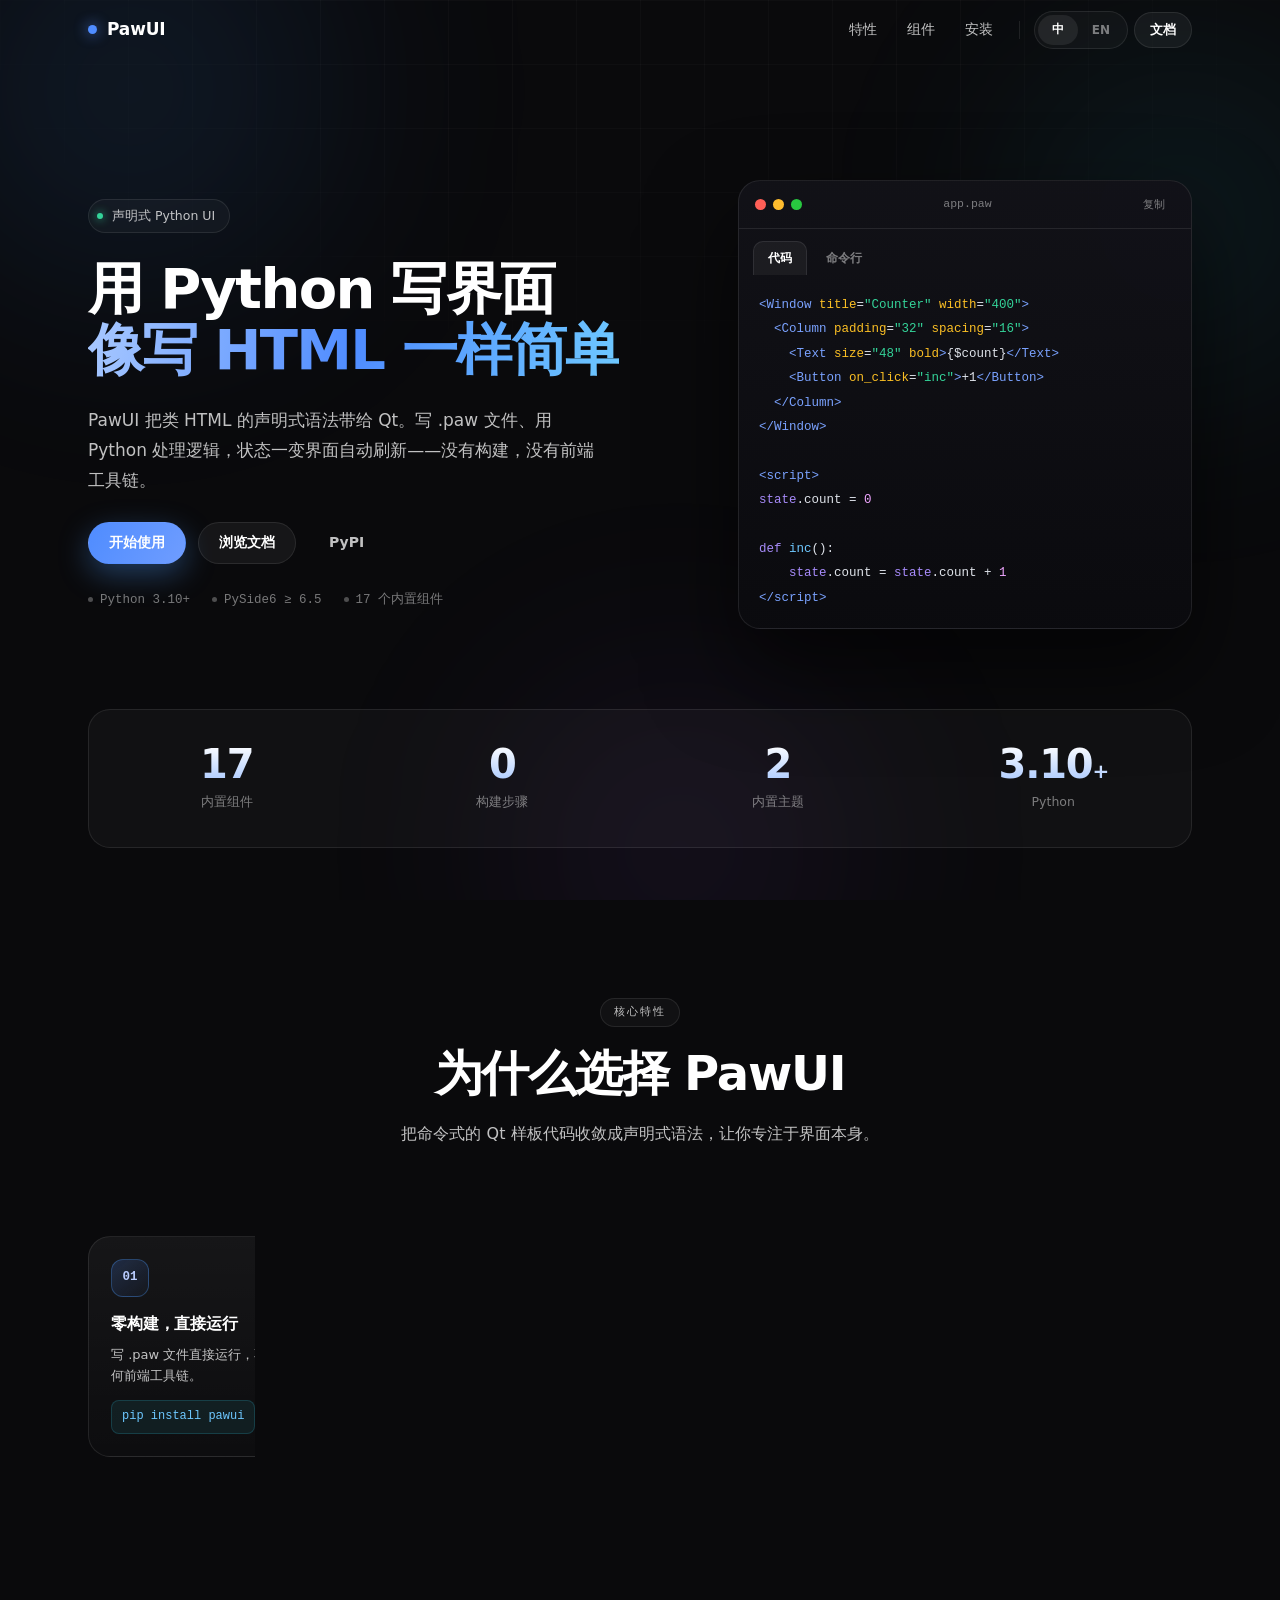
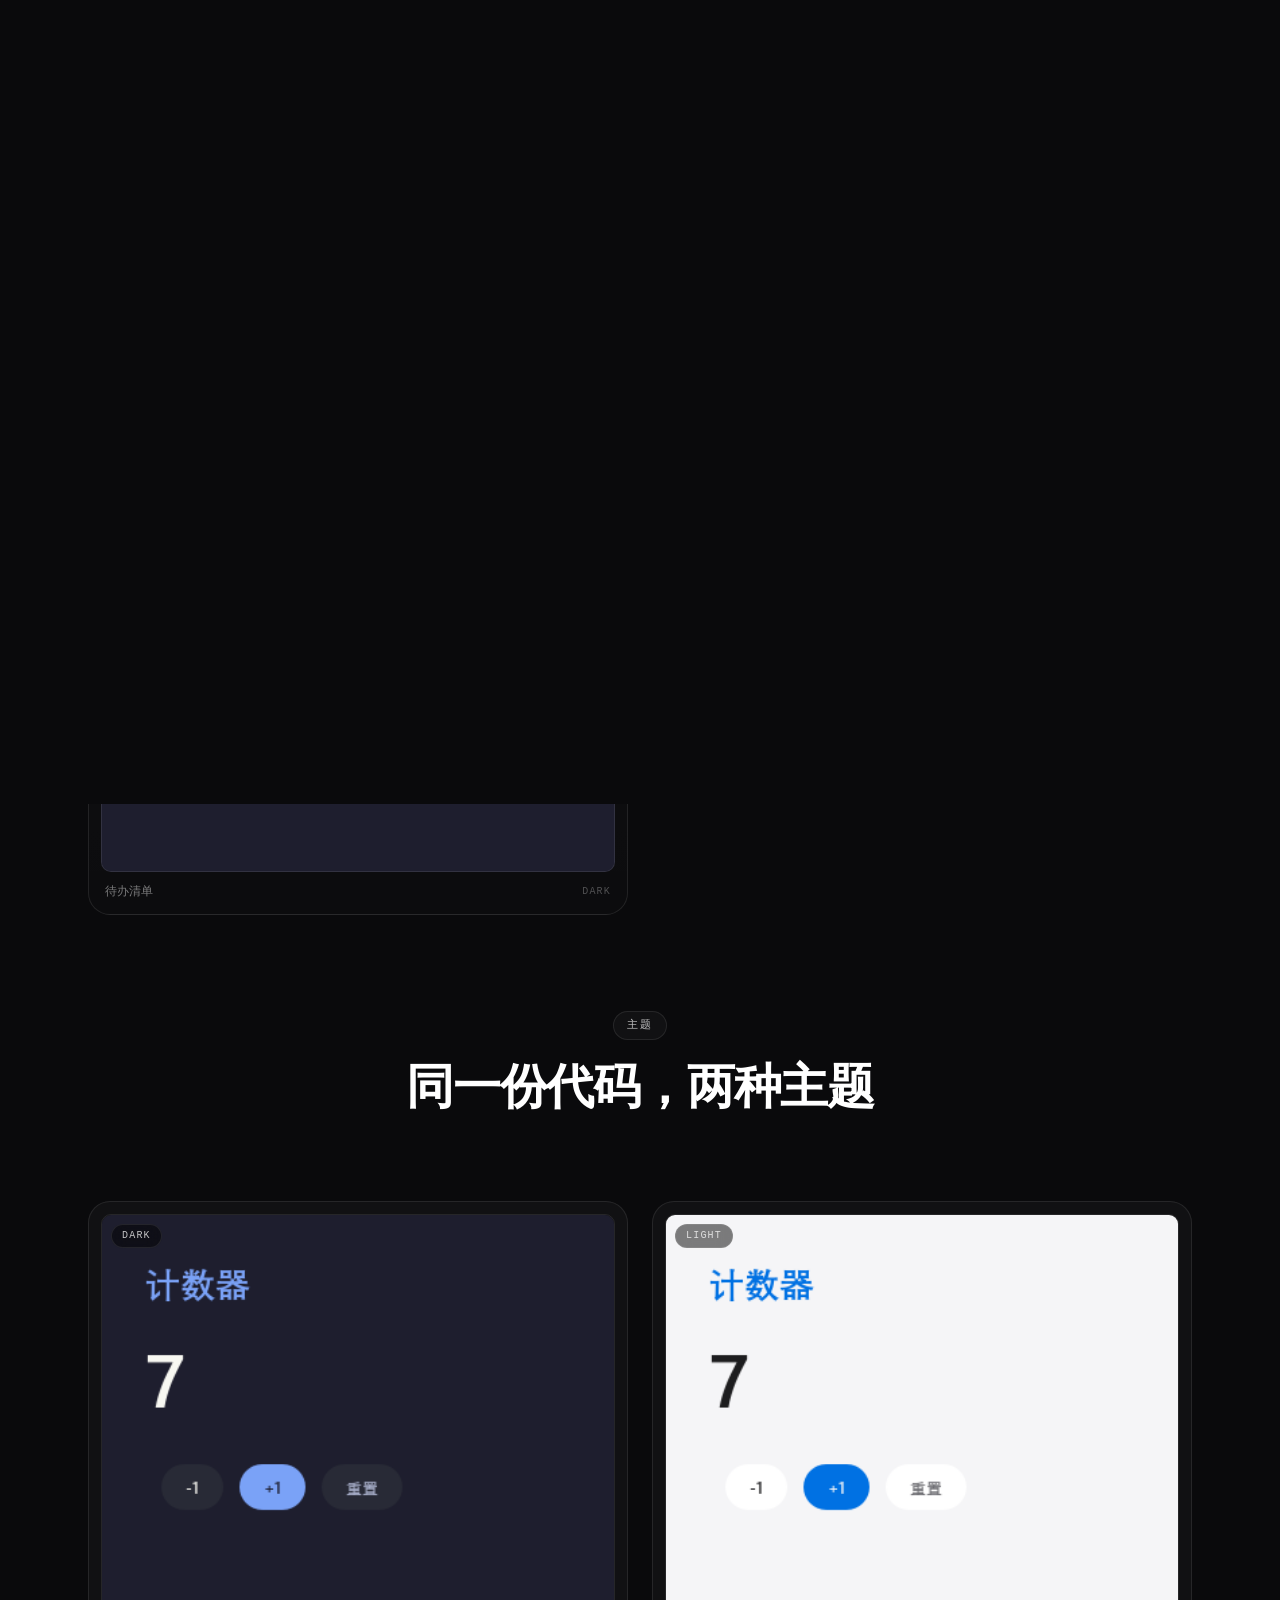
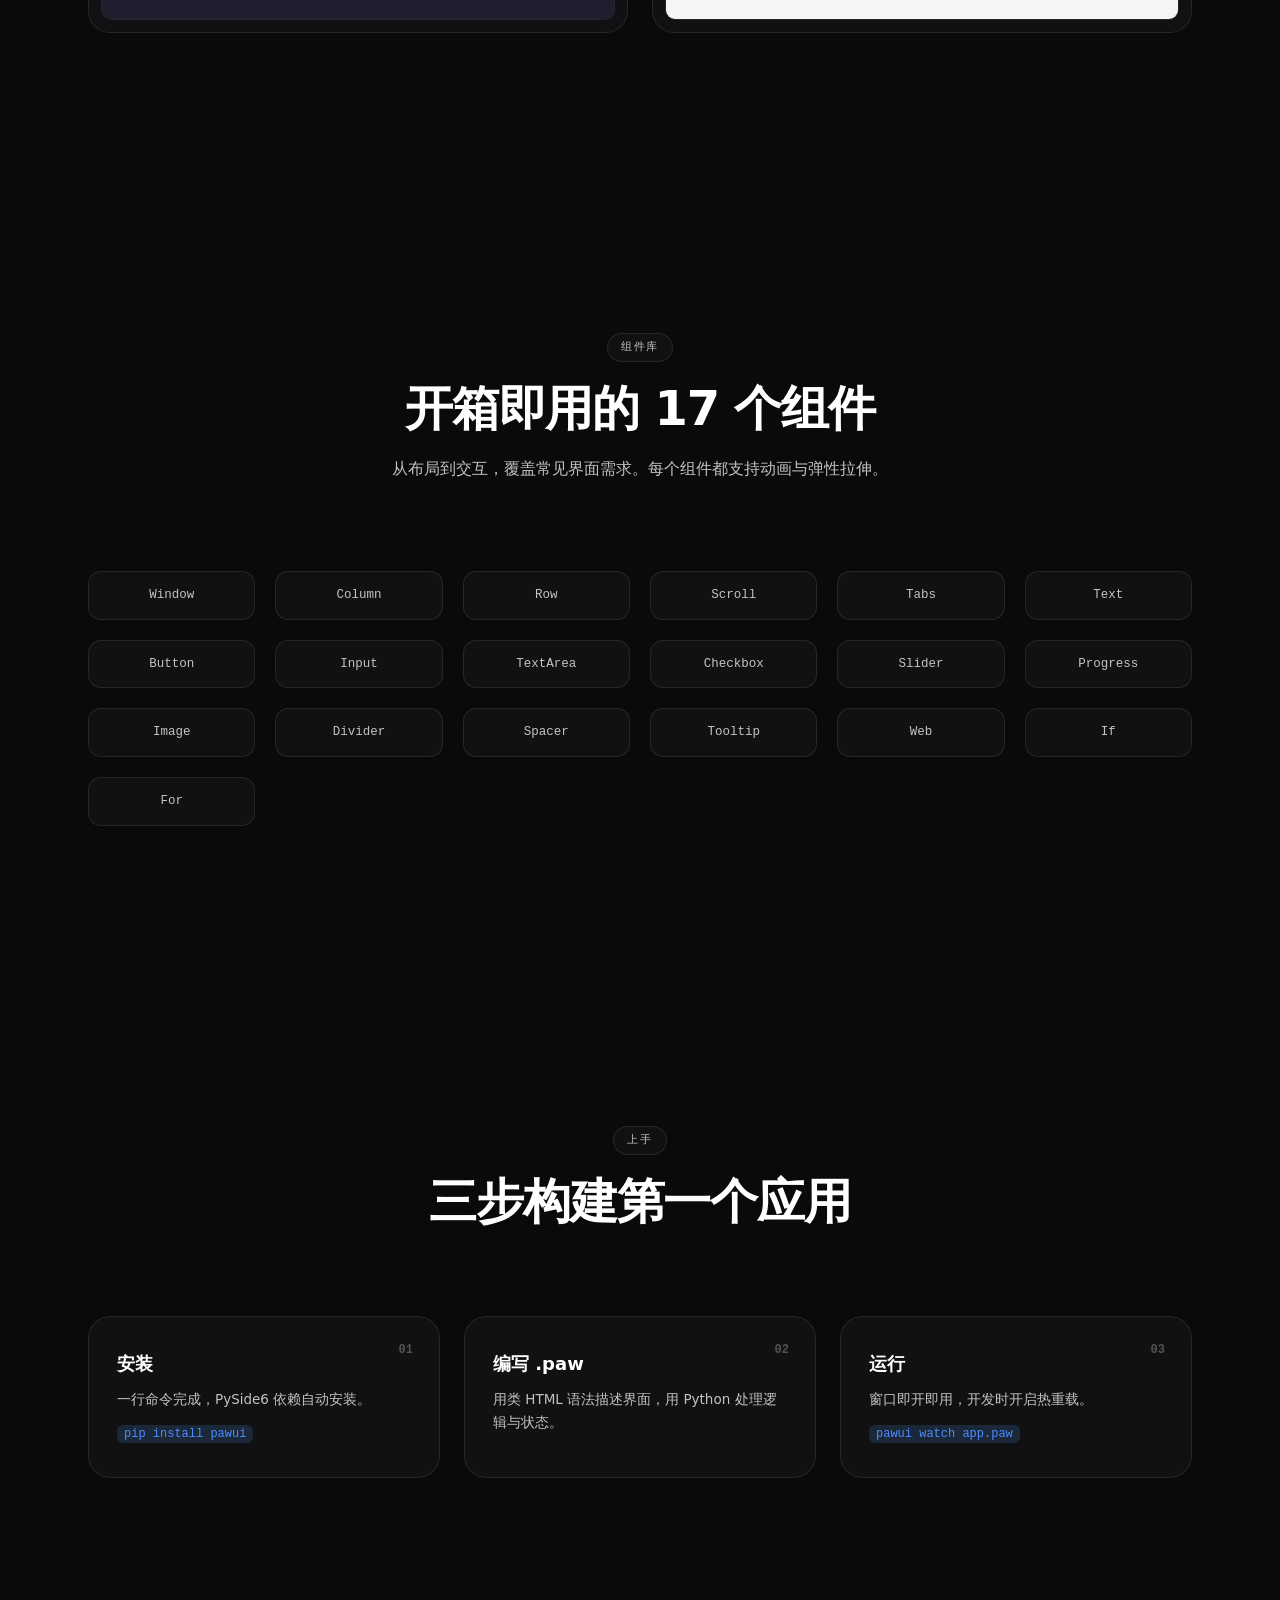
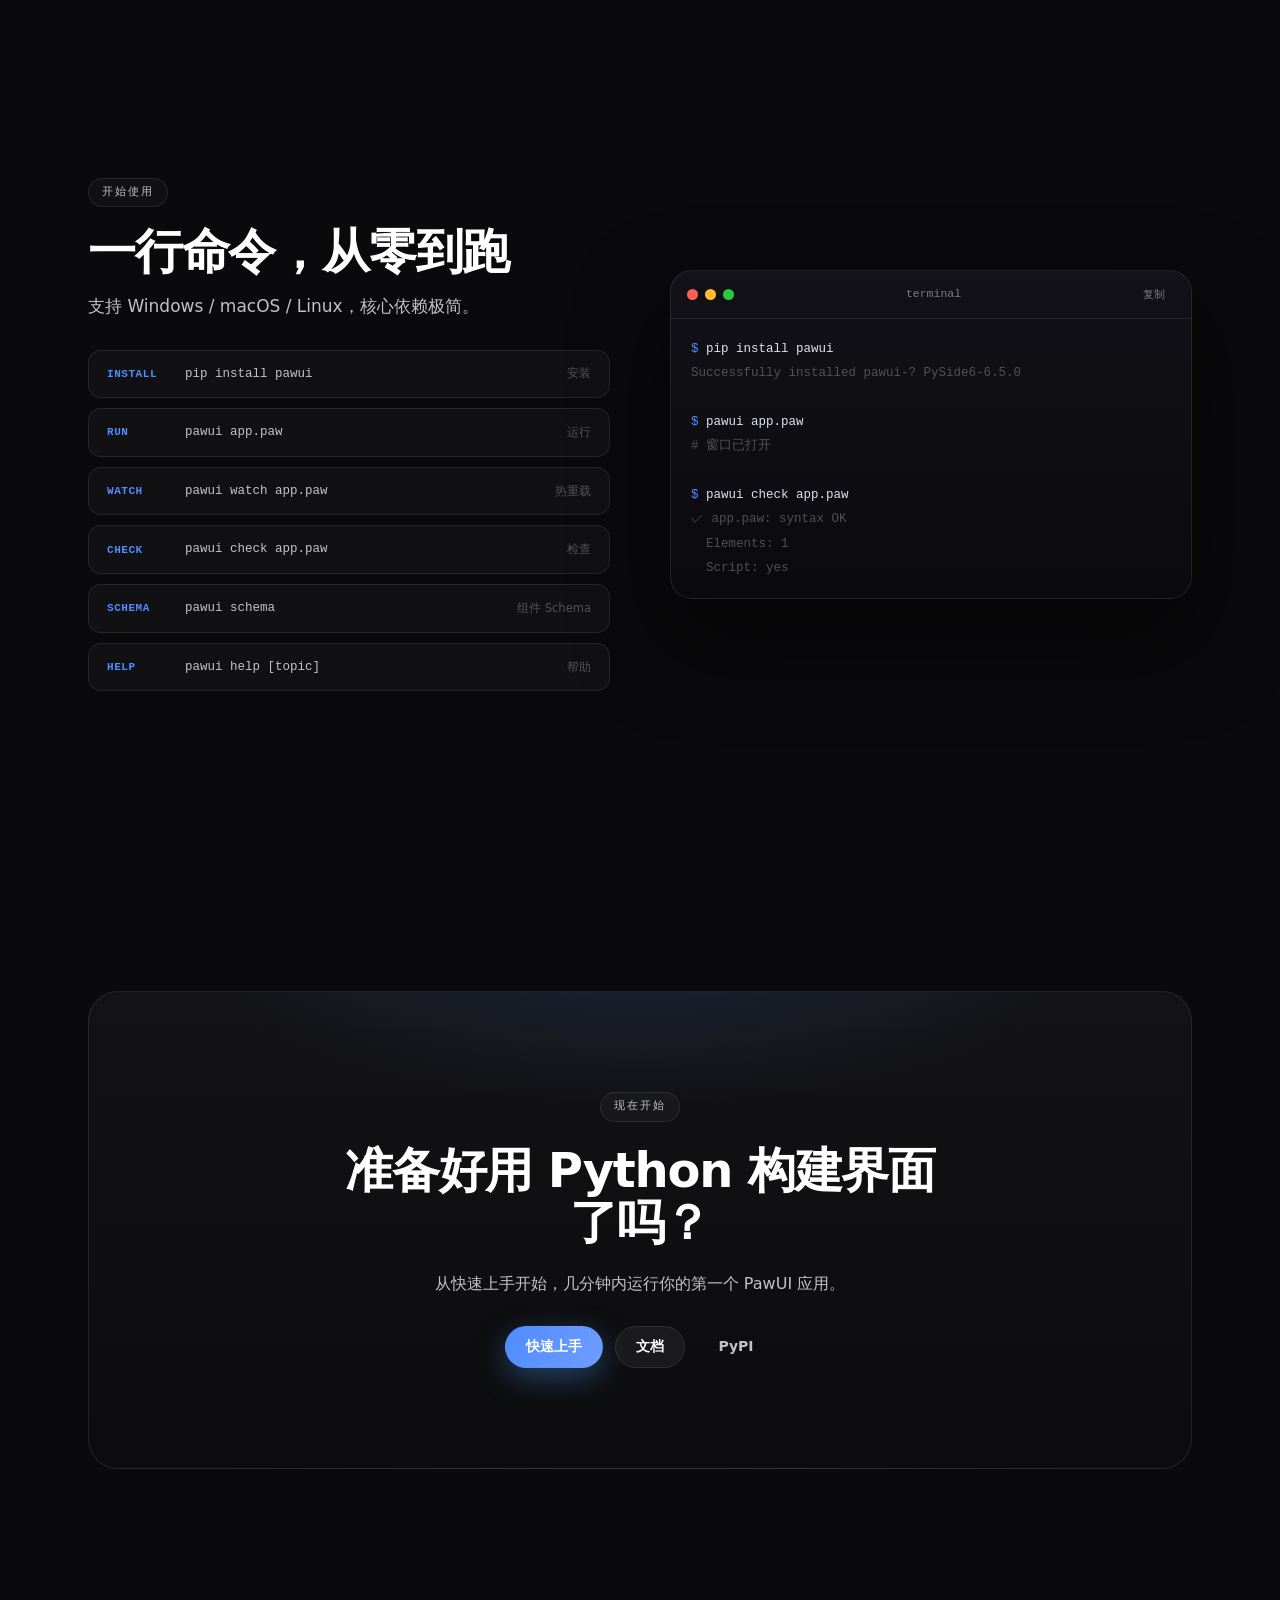
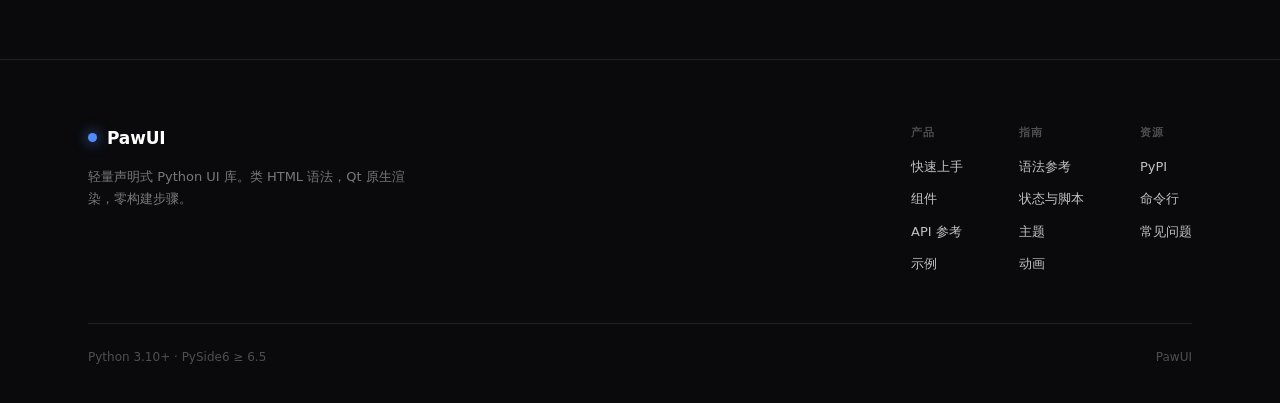
==== commit a1cf2534: "Docs: expand to 44 pages — per-component, concepts, theming, migration, glossary" ====
--- a/index.html
+++ b/index.html
@@ -8,7 +8,7 @@
 <meta property="og:title" content="PawUI — 声明式 Python UI">
 <meta property="og:description" content="类 HTML 语法，Qt 原生渲染，零构建步骤。">
 <meta property="og:type" content="website">
-<link rel="stylesheet" href="static/style.css?v=5">
+<link rel="stylesheet" href="static/style.css?v=6">
 </head>
 <body>
 
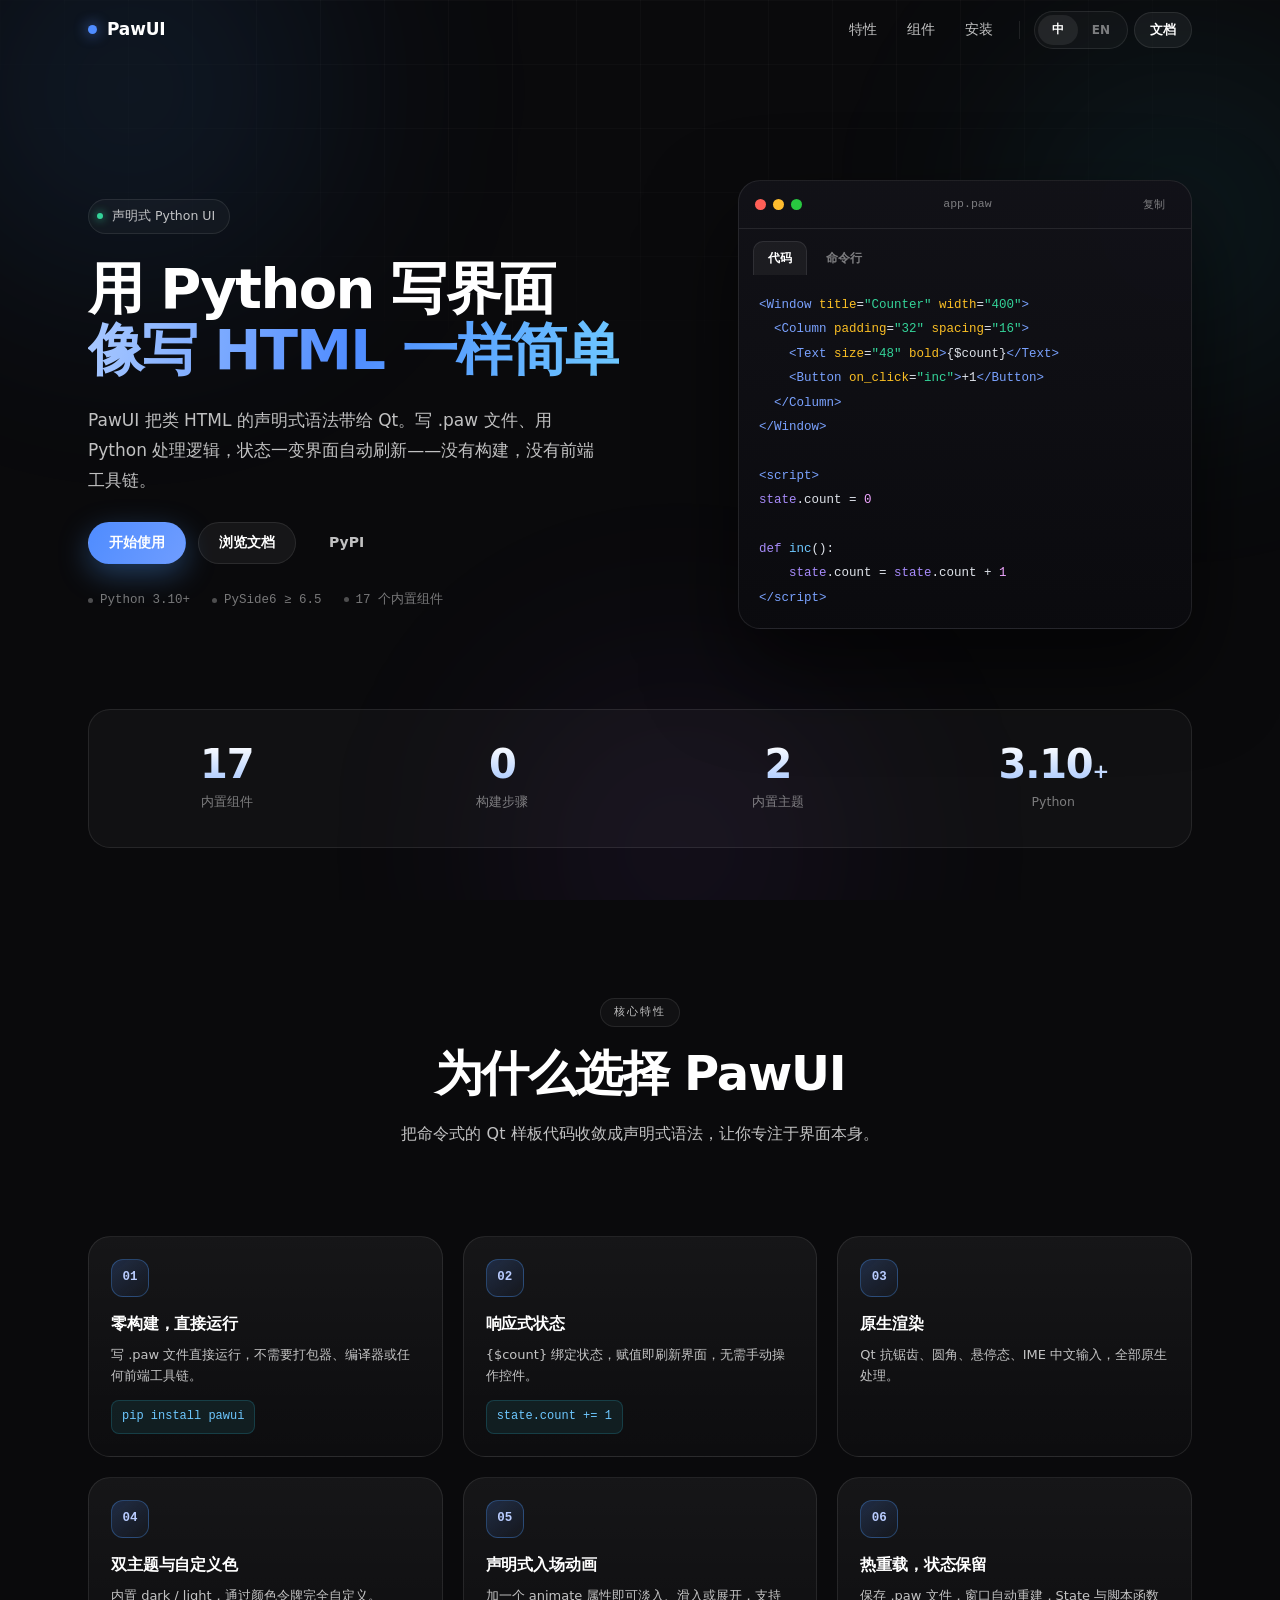
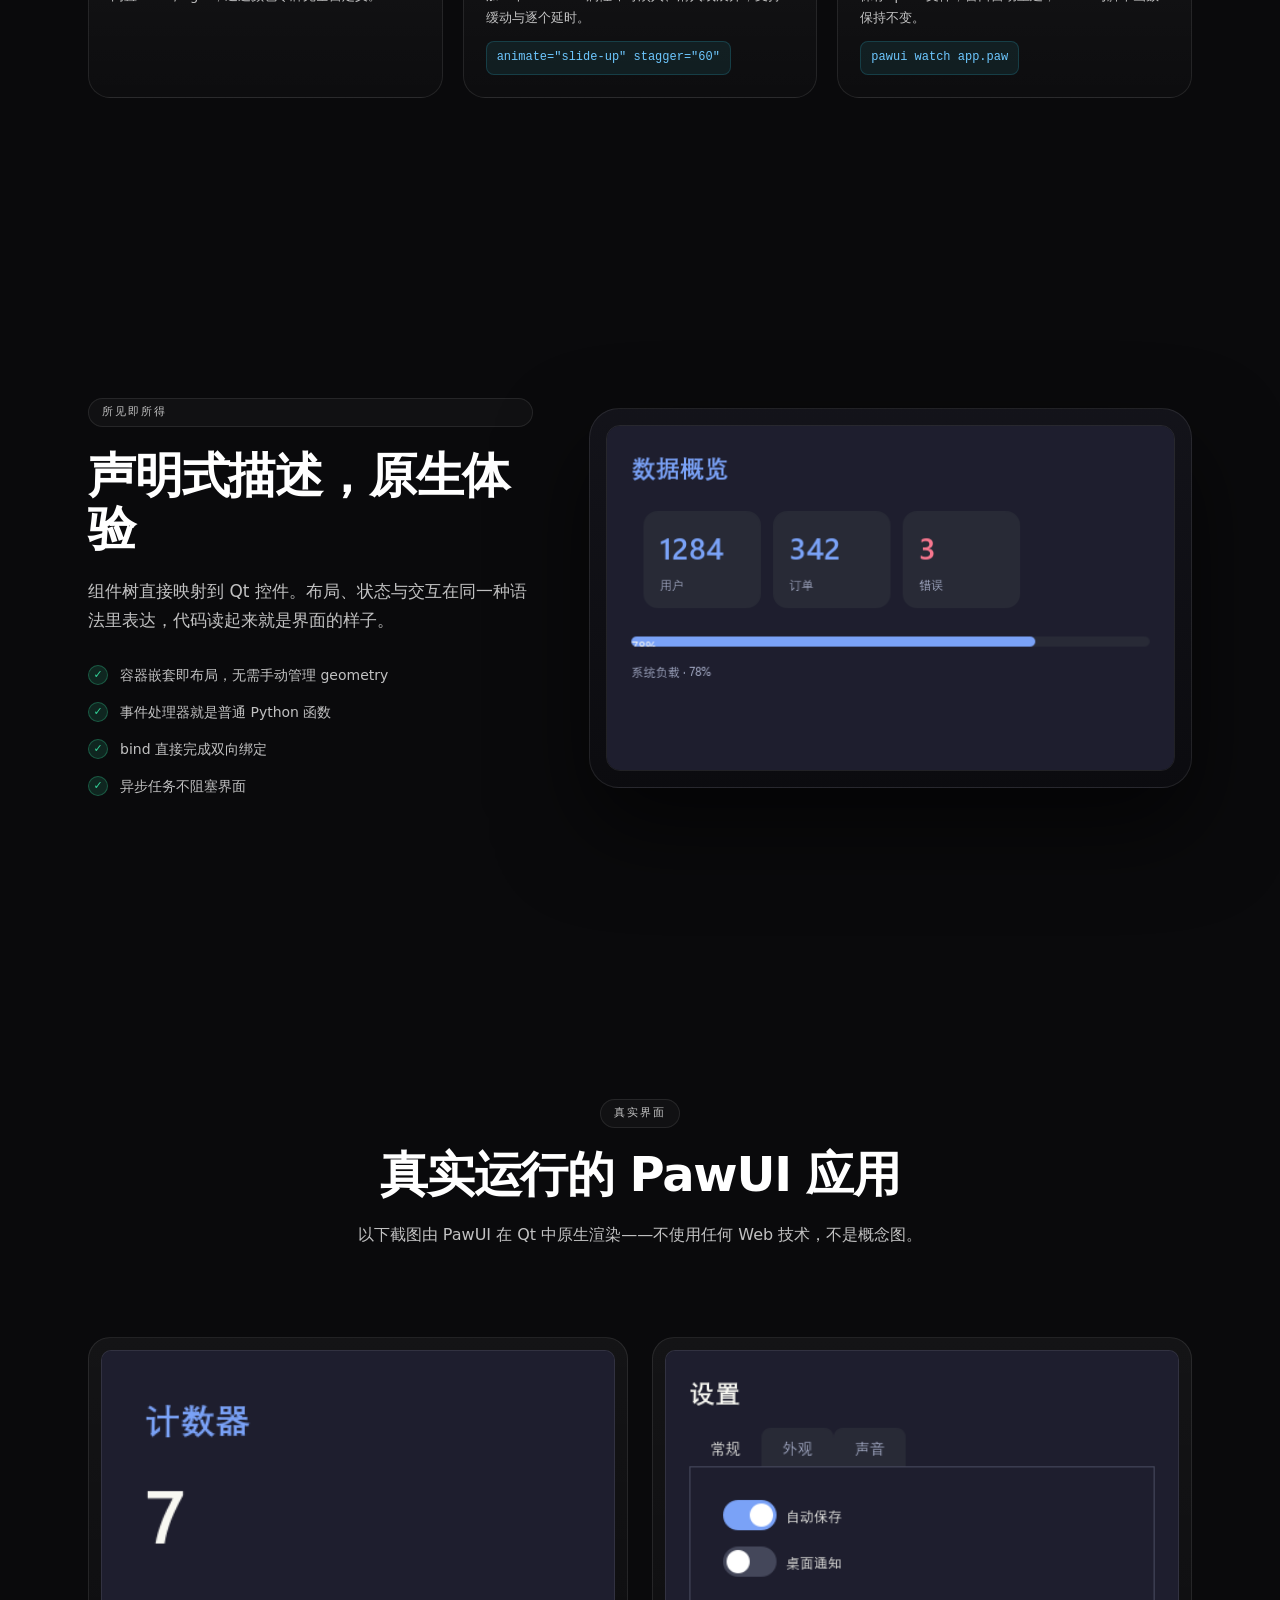
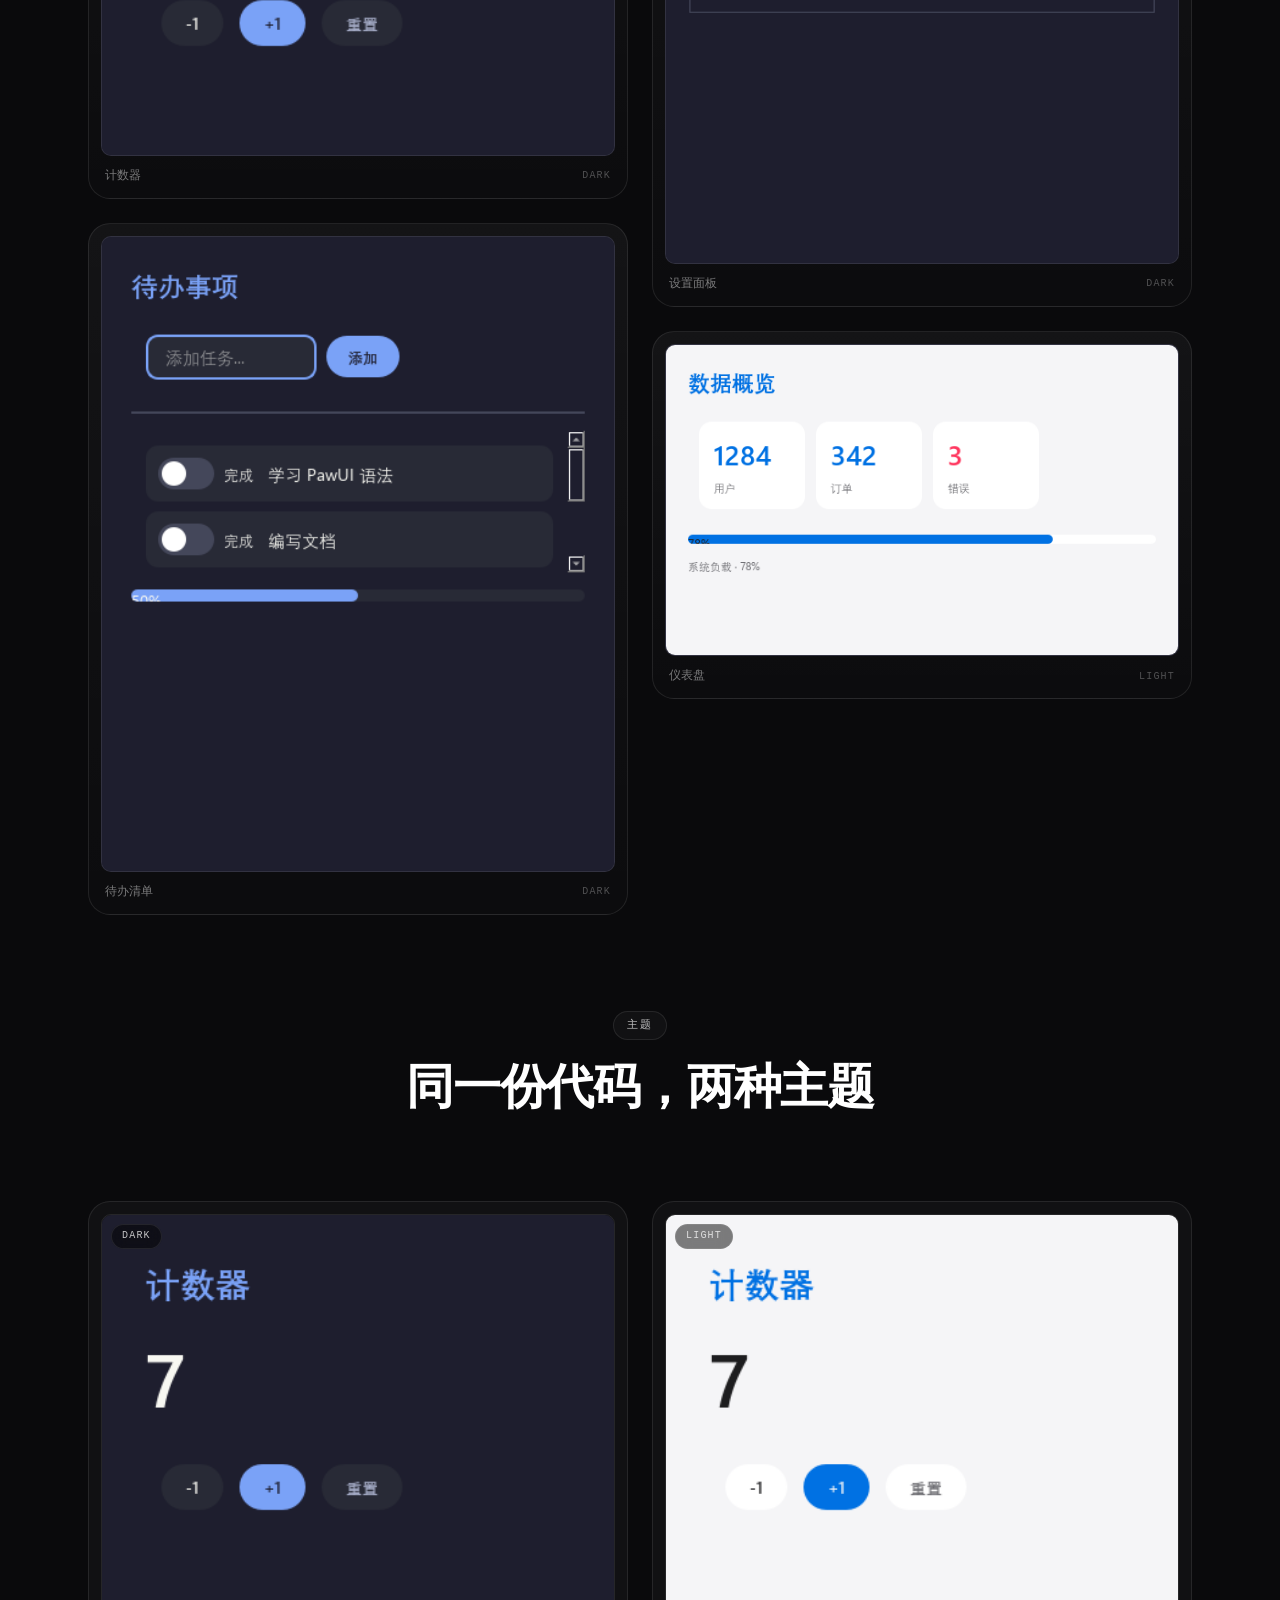
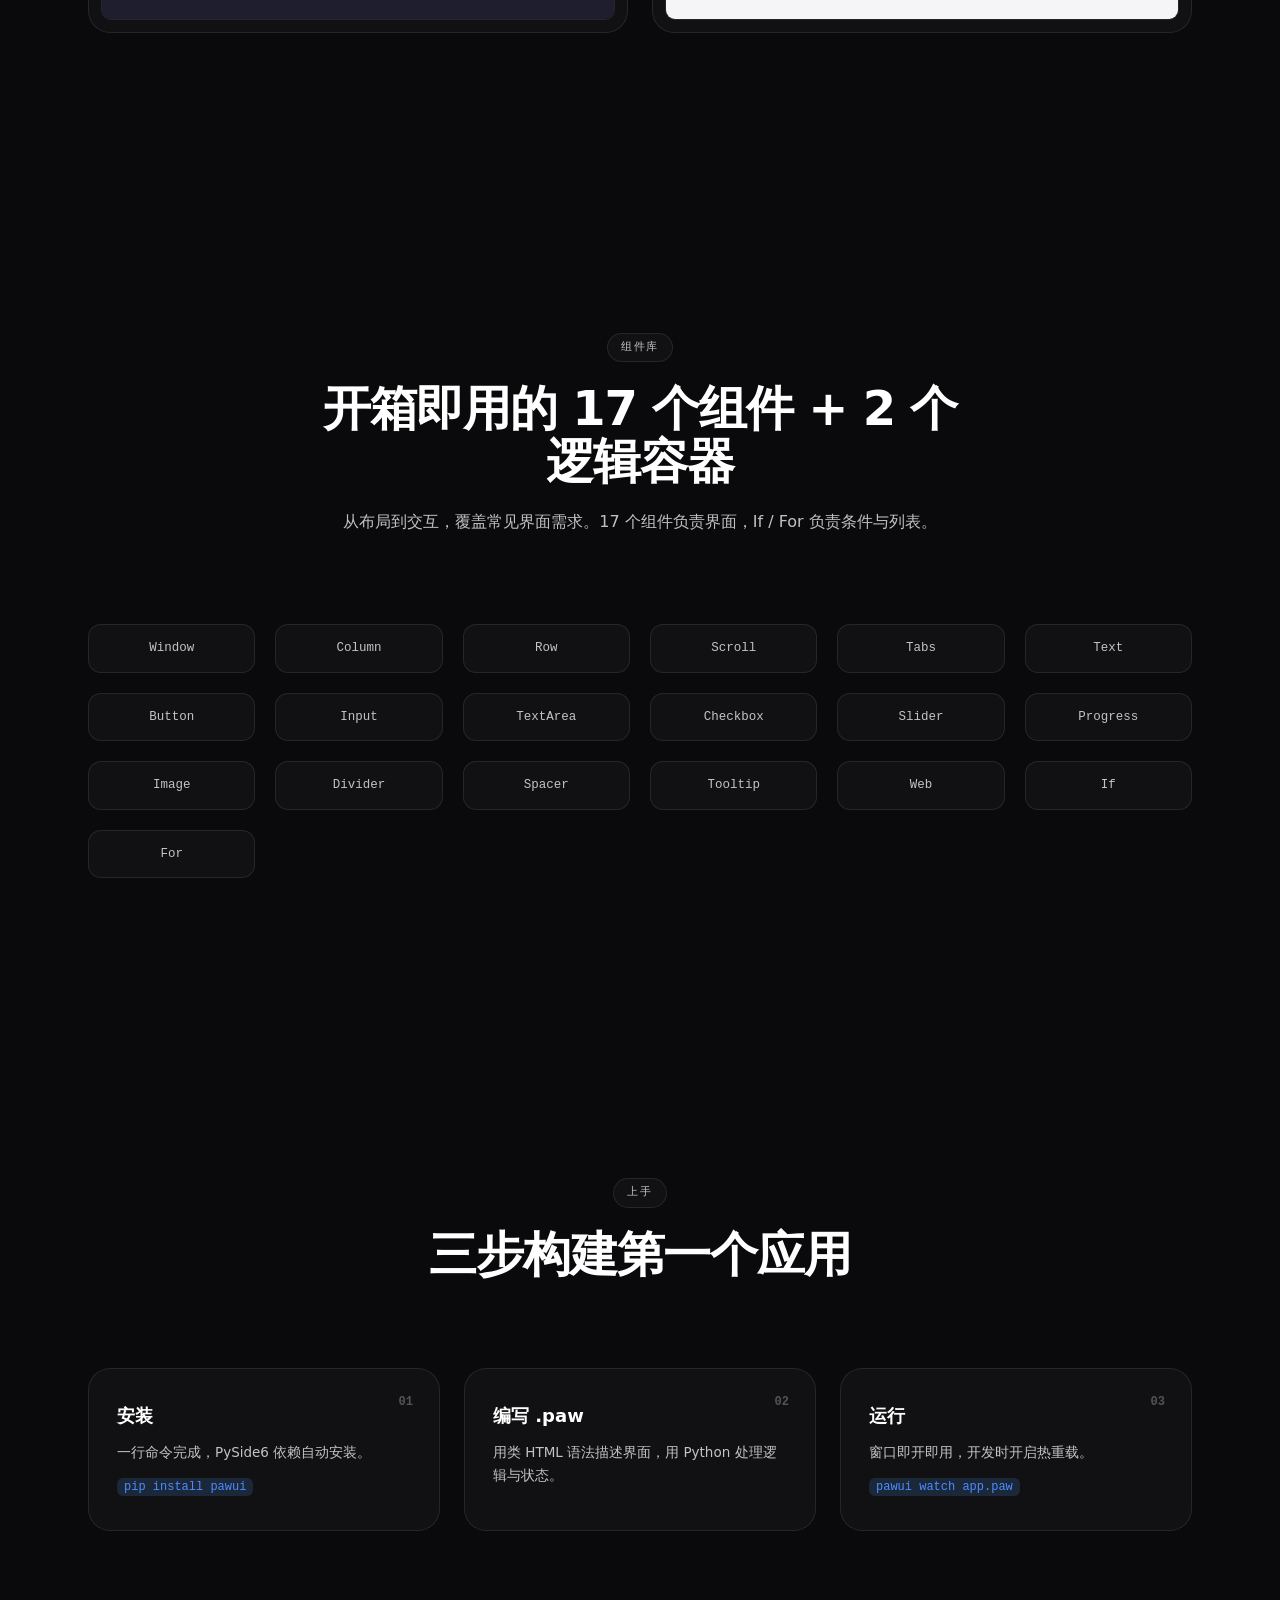
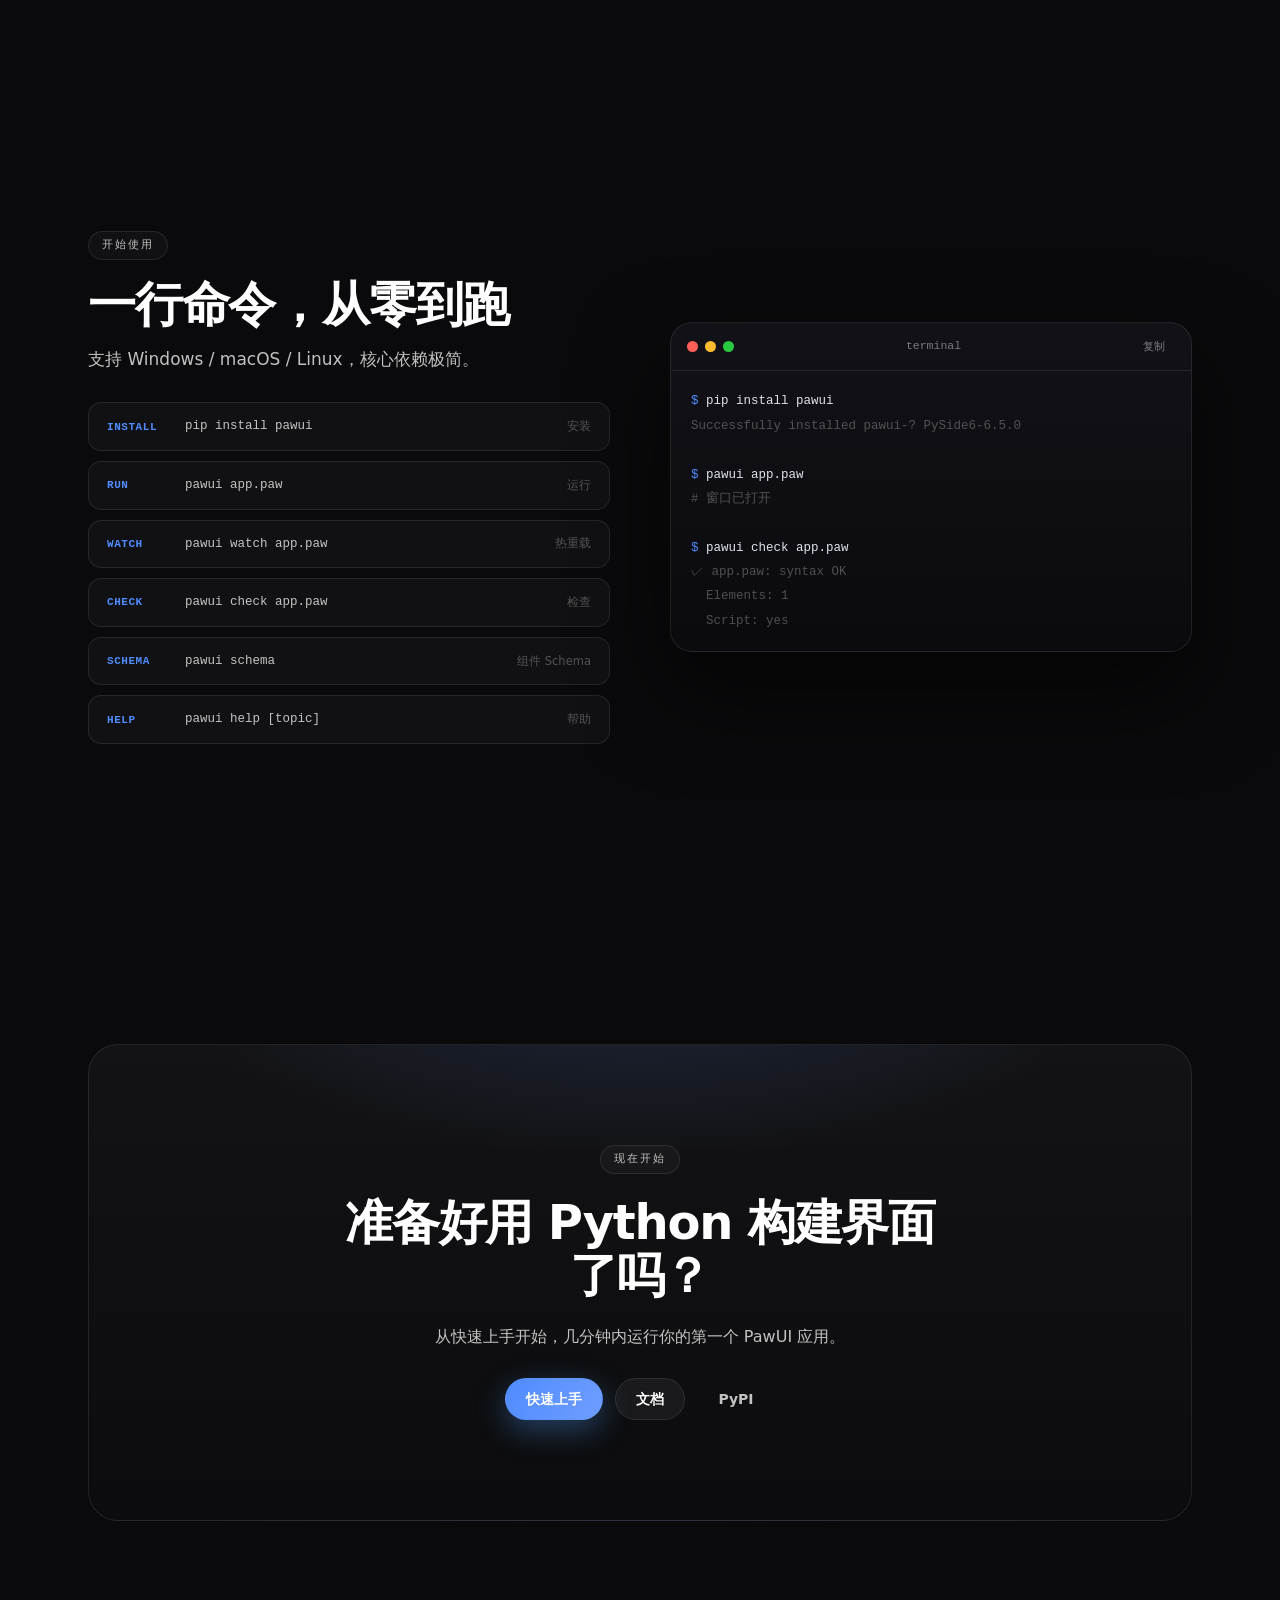
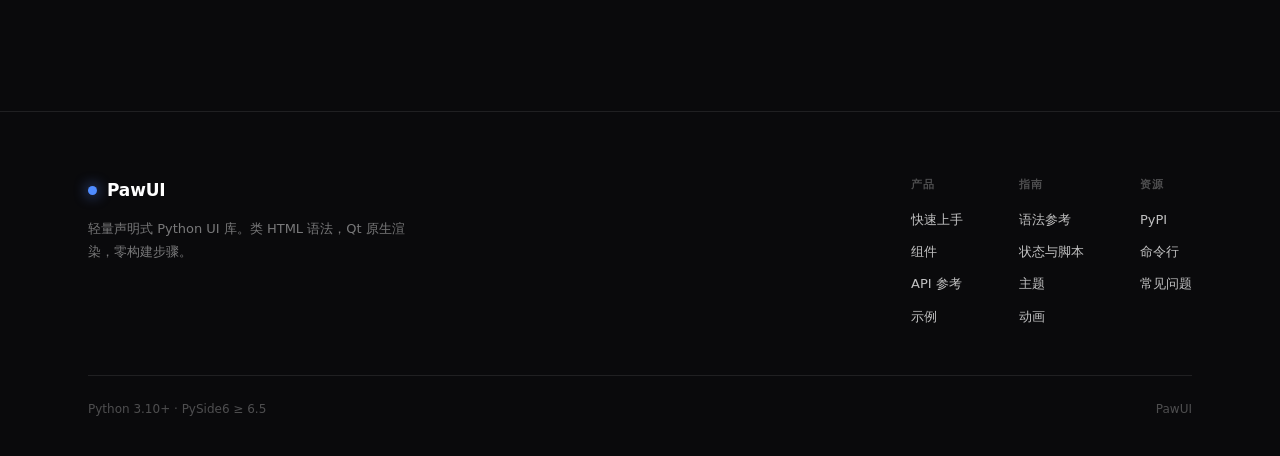
==== commit 150264f9: "fix PawUI docs links and copy" ====
--- a/index.html
+++ b/index.html
@@ -286,10 +286,10 @@
     <div class="container">
       <div class="sec-head reveal">
         <span class="eyebrow" data-zh="组件库" data-en="Components">组件库</span>
-        <h2 class="h2" data-zh="开箱即用的 17 个组件" data-en="17 components out of the box">开箱即用的 17 个组件</h2>
-        <p data-zh="从布局到交互，覆盖常见界面需求。每个组件都支持动画与弹性拉伸。"
-           data-en="From layout to interaction, covering common UI needs. Every component supports animation and flex.">
-          从布局到交互，覆盖常见界面需求。每个组件都支持动画与弹性拉伸。
+        <h2 class="h2" data-zh="开箱即用的 17 个组件 + 2 个逻辑容器" data-en="17 components + 2 logic containers out of the box">开箱即用的 17 个组件 + 2 个逻辑容器</h2>
+        <p data-zh="从布局到交互，覆盖常见界面需求。17 个组件负责界面，If / For 负责条件与列表。"
+           data-en="From layout to interaction: 17 UI components, plus If / For for conditions and lists.">
+          从布局到交互，覆盖常见界面需求。17 个组件负责界面，If / For 负责条件与列表。
         </p>
       </div>
       <div class="bento" style="grid-template-columns:repeat(auto-fill,minmax(150px,1fr))">
@@ -381,7 +381,7 @@
 <span class="c-cmt">Successfully installed pawui-<span data-version>?</span> PySide6-6.5.0</span>
 
 <span class="c-prompt">$</span> pawui app.paw
-<span class="c-cmt"># 窗口已打开</span>
+<span class="c-cmt" data-zh="# 窗口已打开" data-en="# Window opened"># 窗口已打开</span>
 
 <span class="c-prompt">$</span> pawui check app.paw
 <span class="c-cmt">✓ app.paw: syntax OK</span>
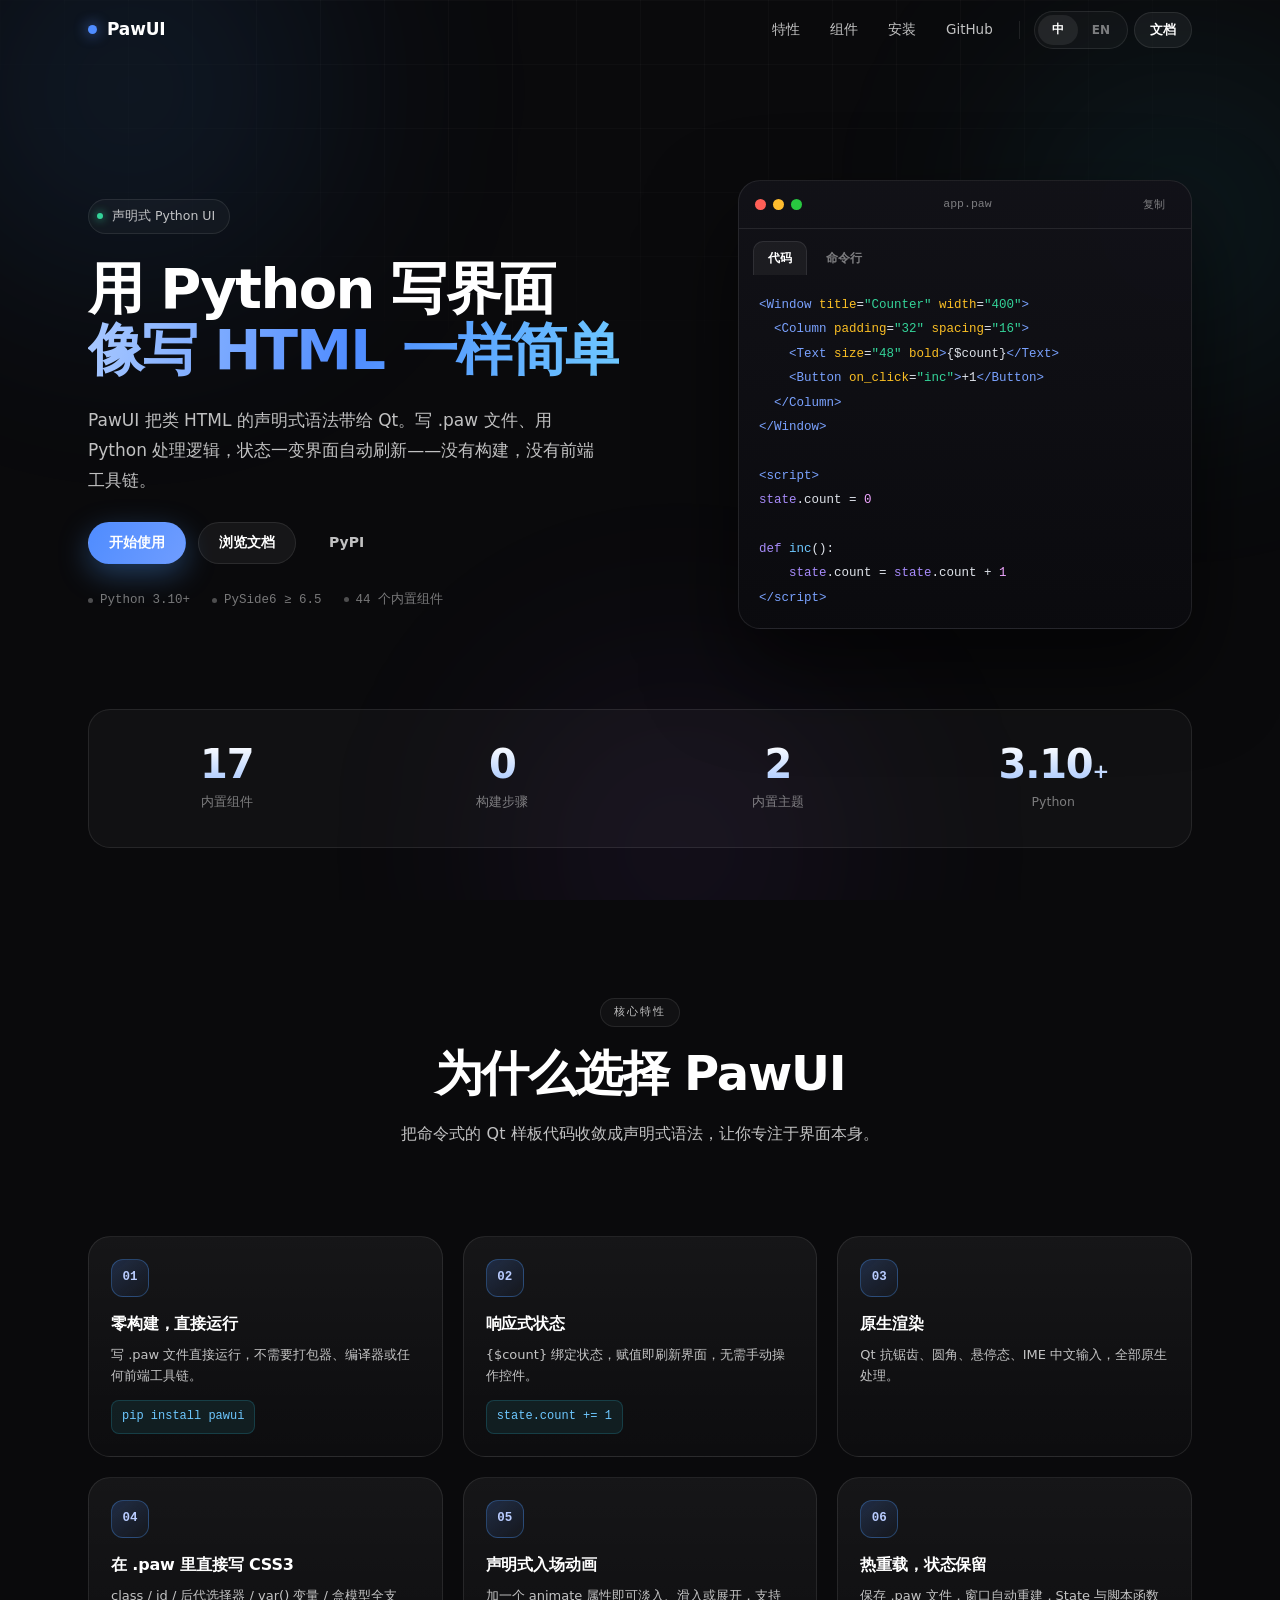
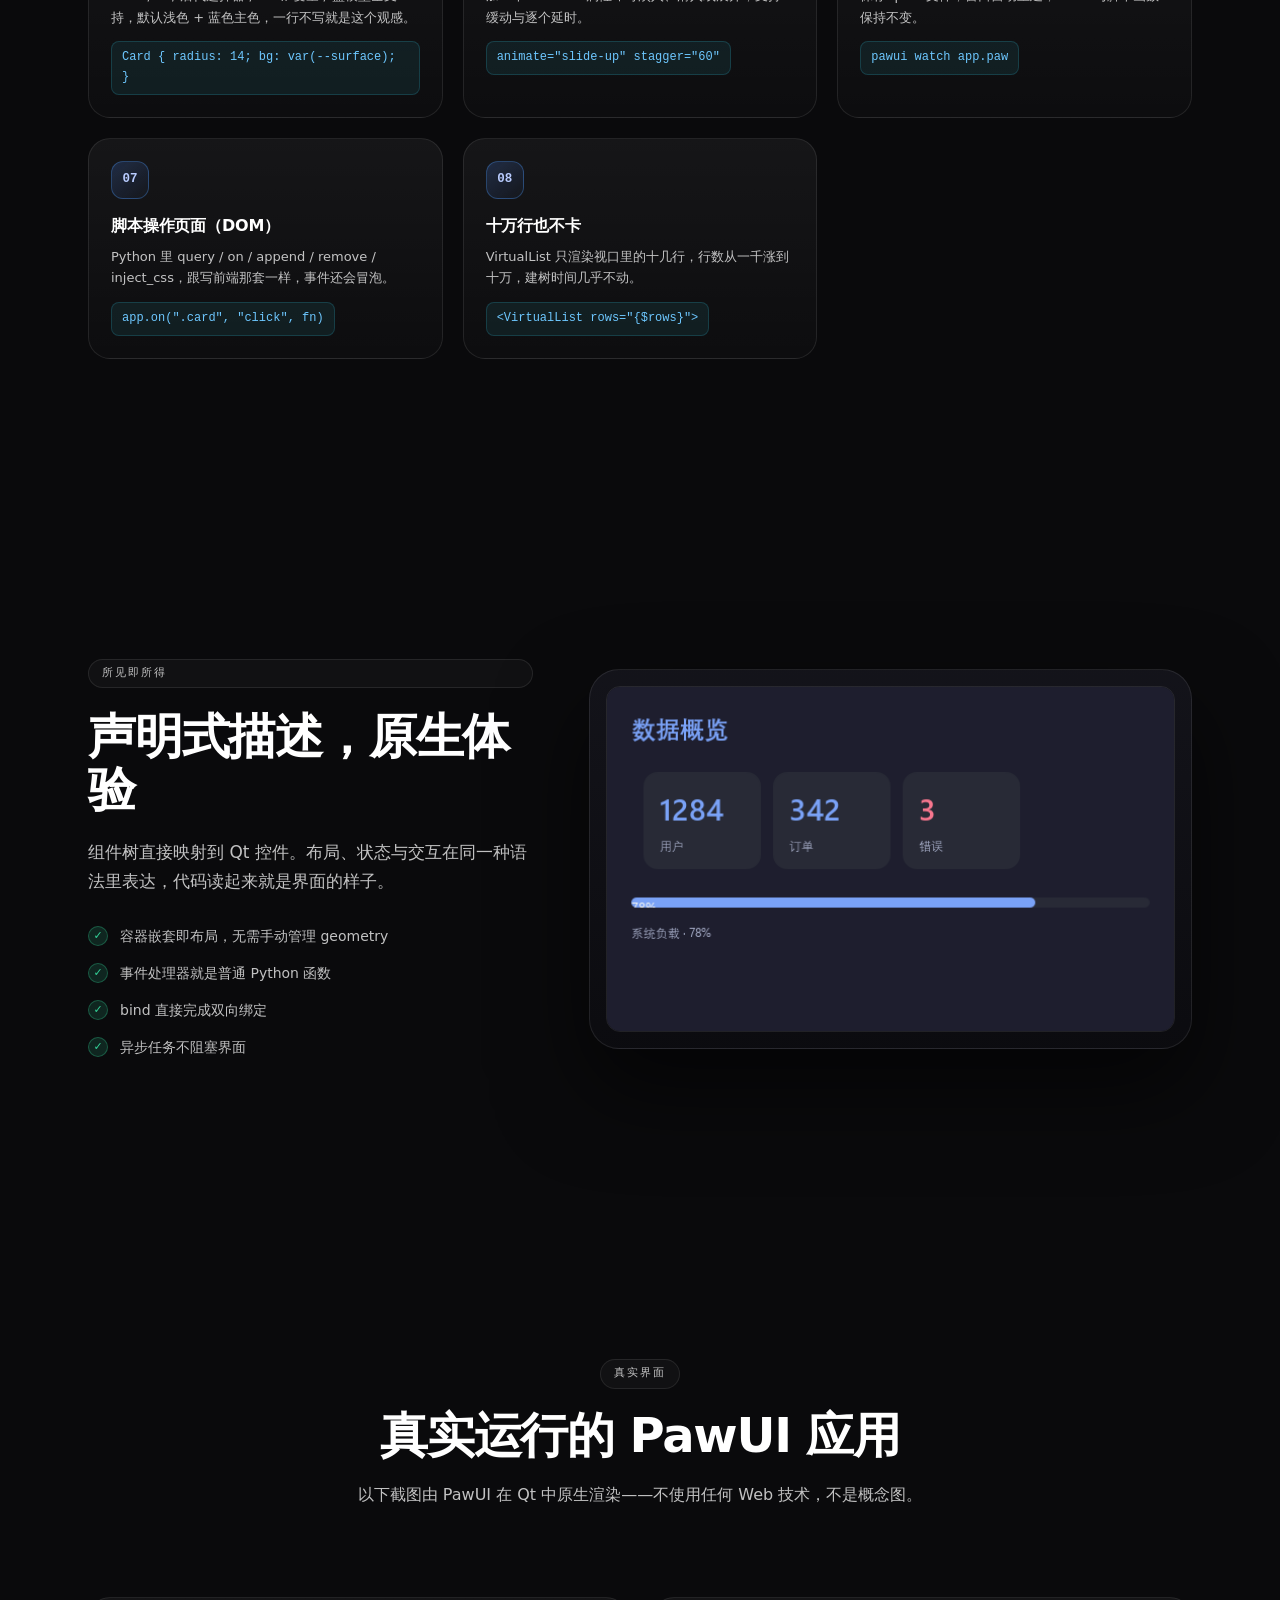
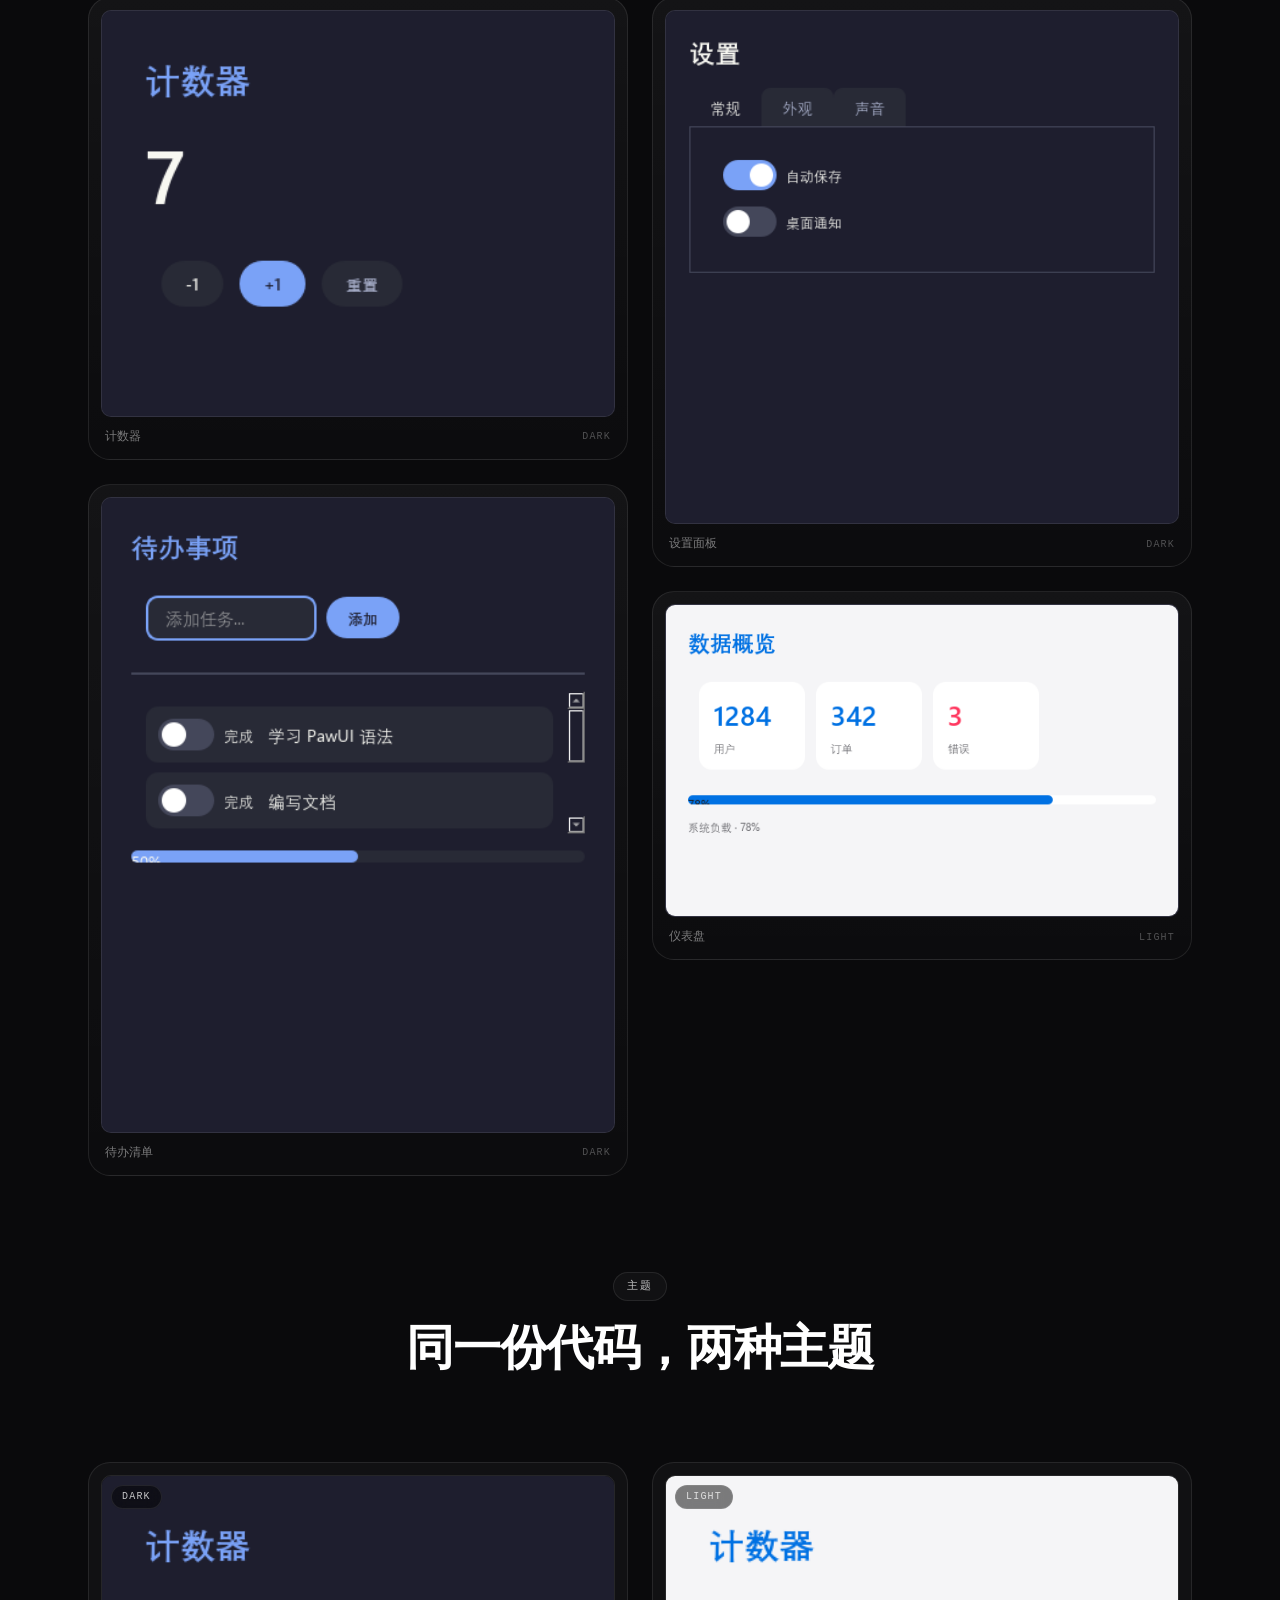
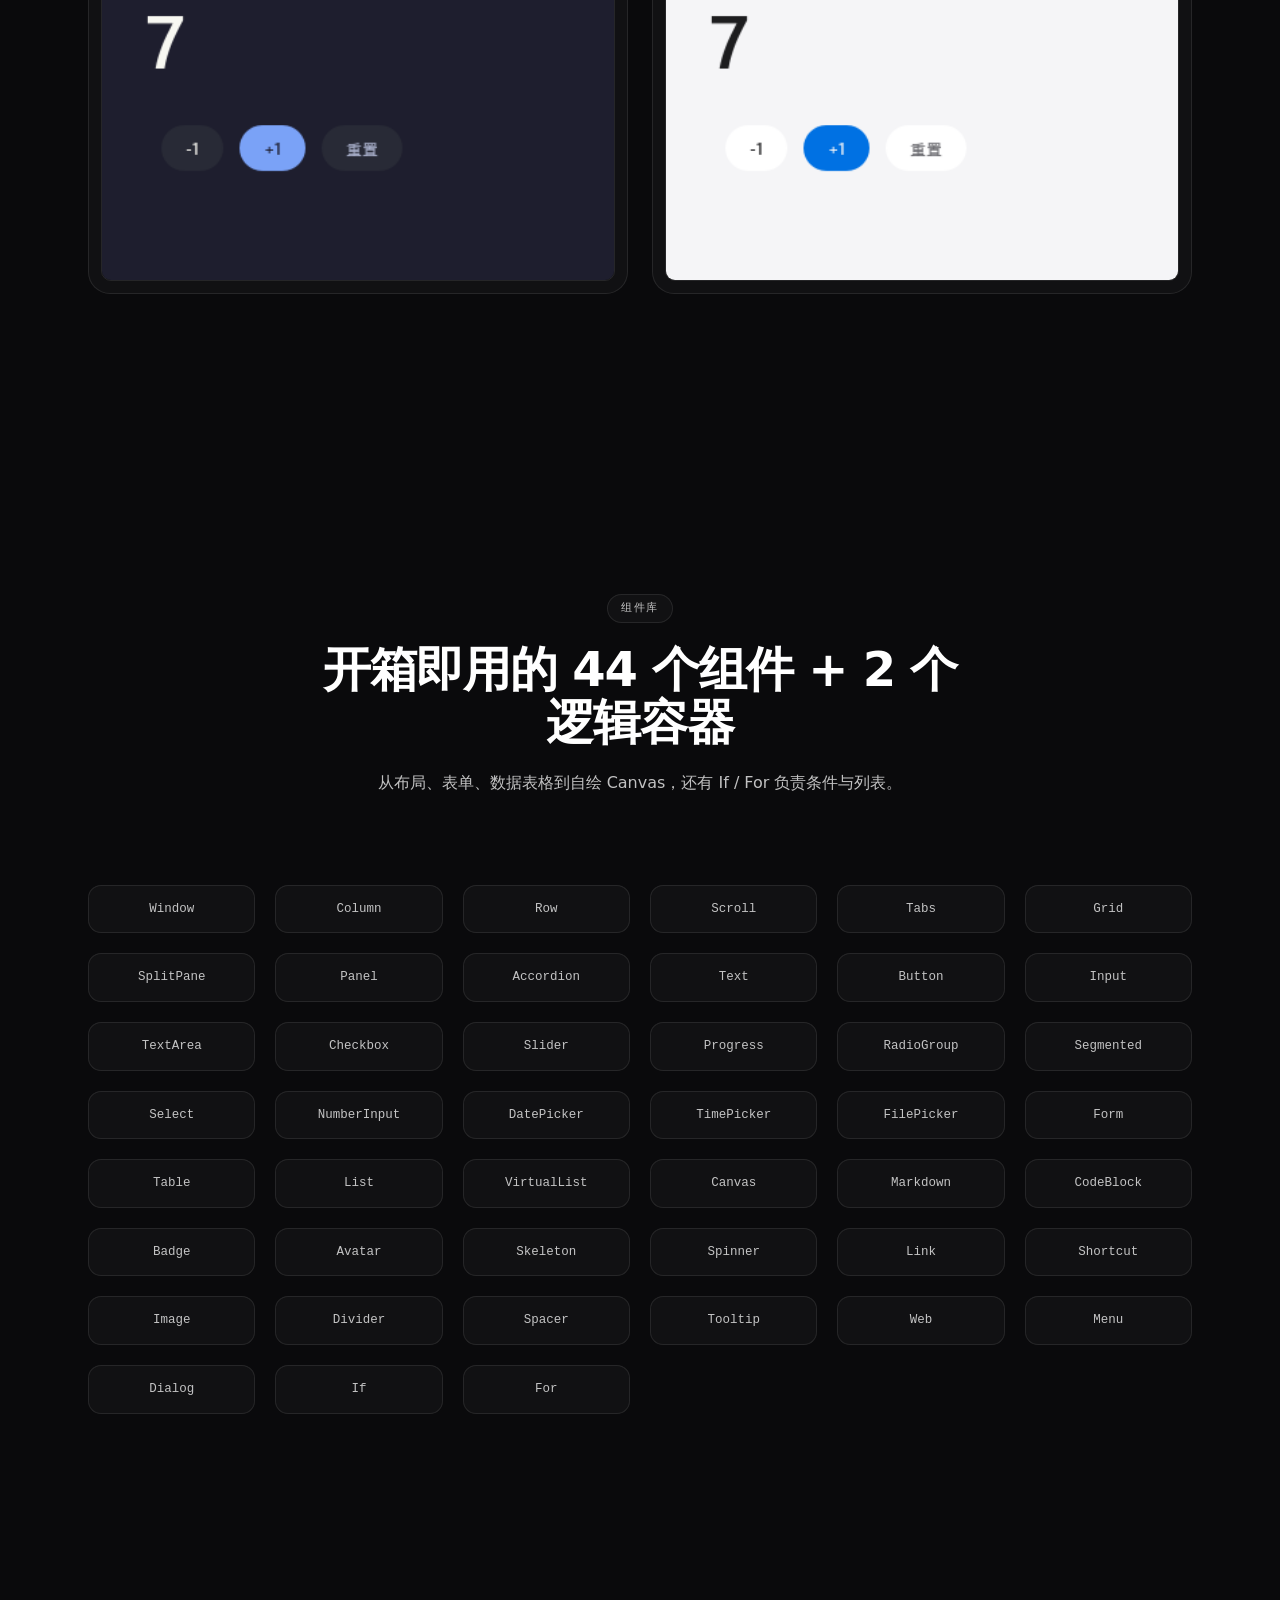
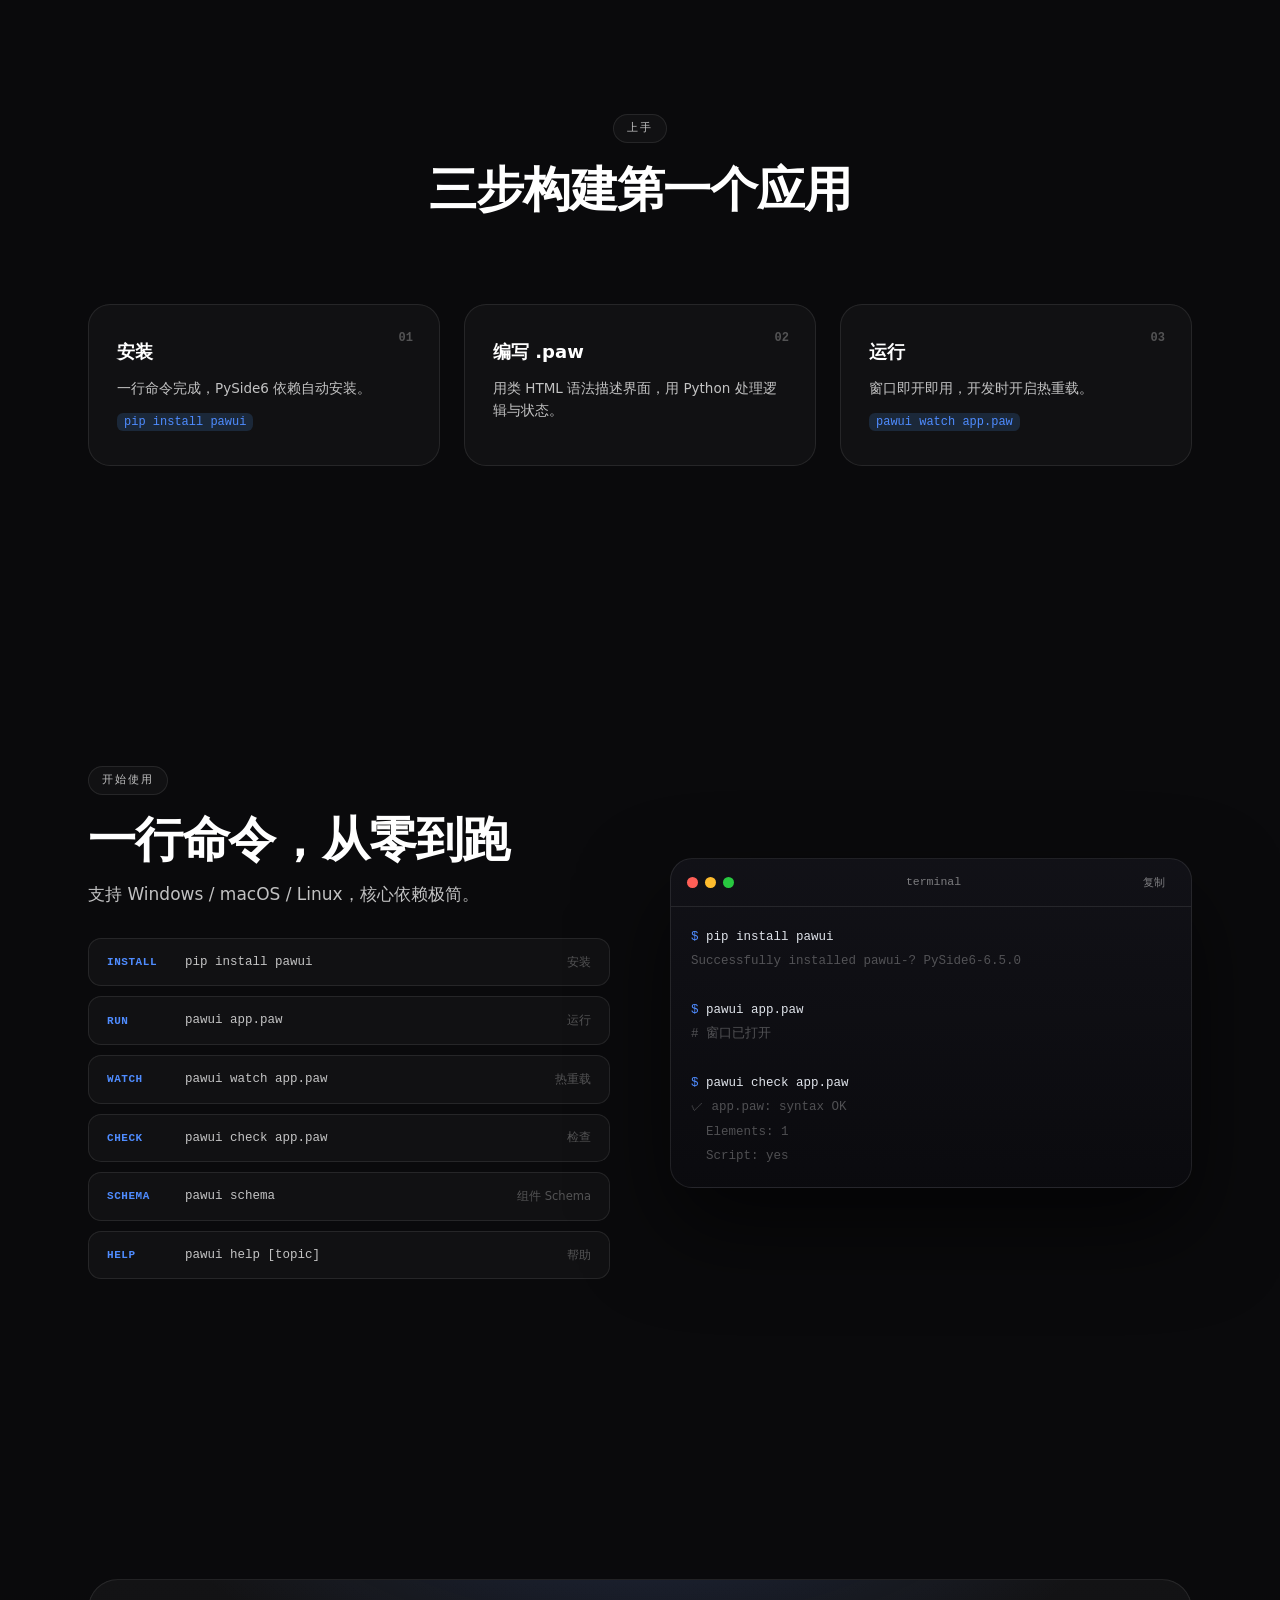
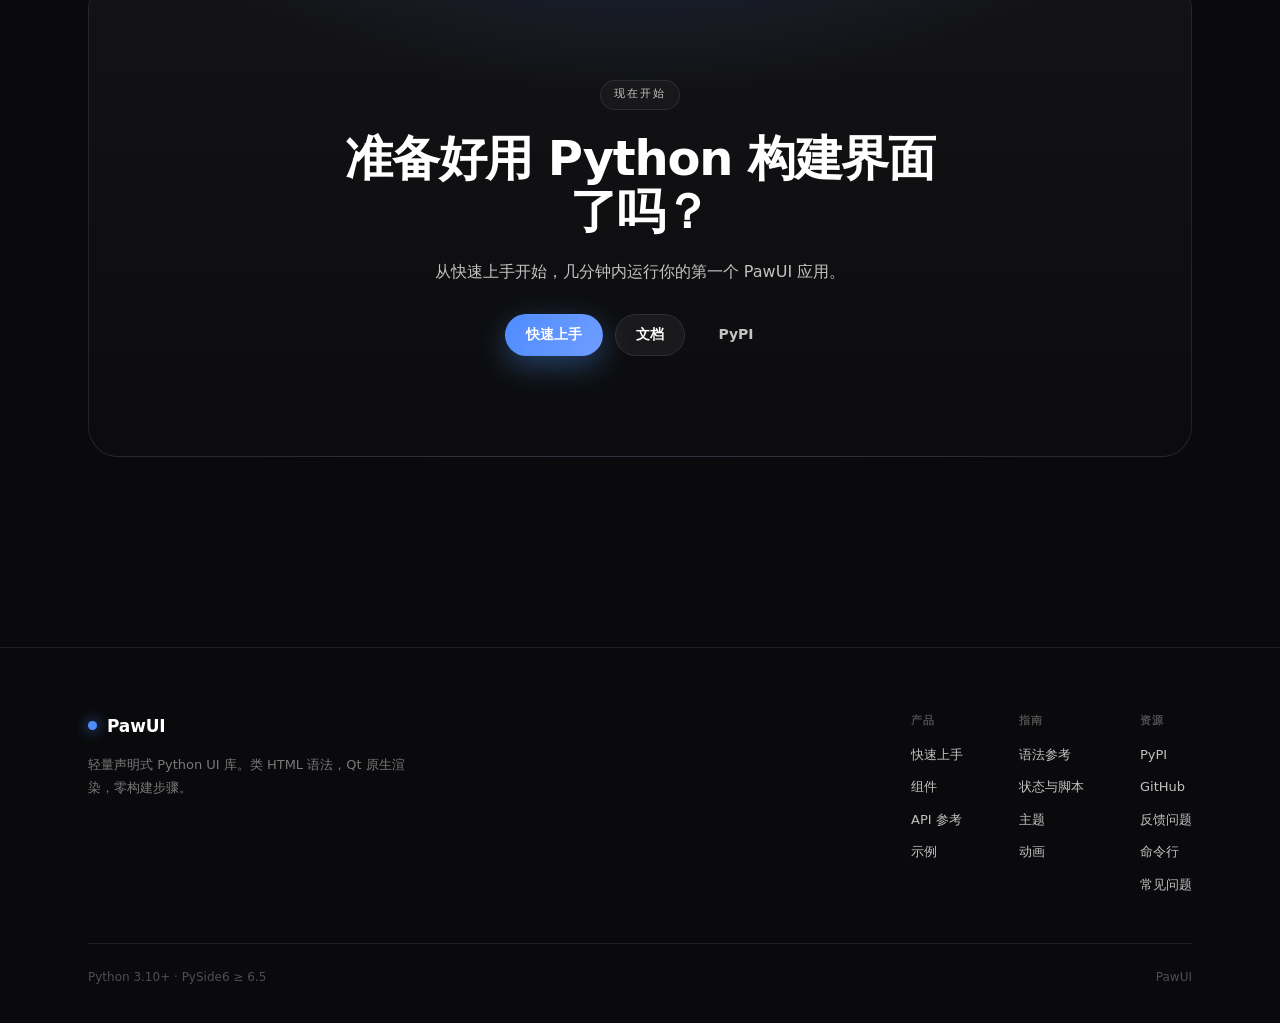
==== commit 80325dd7: "docs: 54 pages (10 new bilingual guides), 44 components, GitHub links - 10 new guides x2 languages: " ====
--- a/index.html
+++ b/index.html
@@ -8,7 +8,7 @@
 <meta property="og:title" content="PawUI — 声明式 Python UI">
 <meta property="og:description" content="类 HTML 语法，Qt 原生渲染，零构建步骤。">
 <meta property="og:type" content="website">
-<link rel="stylesheet" href="static/style.css?v=6">
+<link rel="stylesheet" href="static/style.css?v=8">
 </head>
 <body>
 
@@ -26,6 +26,7 @@
       <a class="nav-link" href="#features" data-zh="特性" data-en="Features">特性</a>
       <a class="nav-link" href="#components" data-zh="组件" data-en="Components">组件</a>
       <a class="nav-link" href="#install" data-zh="安装" data-en="Install">安装</a>
+      <a class="nav-link" href="https://github.com/LK-BLOG/PawUI" target="_blank" rel="noopener">GitHub</a>
       <span class="divider-v"></span>
       <div class="lang-toggle" role="group" aria-label="Language">
         <button type="button" data-lang="zh" class="active">中</button>
@@ -64,7 +65,7 @@
         <div class="hero-meta rise r5">
           <span><i></i>Python 3.10+</span>
           <span><i></i>PySide6 &ge; 6.5</span>
-          <span><i></i><span data-zh="17 个内置组件" data-en="17 components">17 个内置组件</span></span>
+          <span><i></i><span data-zh="44 个内置组件" data-en="44 components">44 个内置组件</span></span>
         </div>
       </div>
 
@@ -176,11 +177,12 @@
 
         <div class="card reveal rd3">
           <div class="ic">04</div>
-          <h3 data-zh="双主题与自定义色" data-en="Themes & custom colors">双主题与自定义色</h3>
-          <p data-zh="内置 dark / light，通过颜色令牌完全自定义。"
-             data-en="Built-in dark / light, fully customizable via color tokens.">
-            内置 dark / light，通过颜色令牌完全自定义。
-          </p>
+          <h3 data-zh="在 .paw 里直接写 CSS3" data-en="CSS3 inside .paw">在 .paw 里直接写 CSS3</h3>
+          <p data-zh="class / id / 后代选择器 / var() 变量 / 盒模型全支持，默认浅色 + 蓝色主色，一行不写就是这个观感。"
+             data-en="Classes, ids, descendant selectors, var() tokens and a full box model — with a light, blue-accent theme by default.">
+            <code>class</code> / <code>id</code> / 后代选择器 / <code>var()</code> 变量 / 盒模型全支持，默认浅色 + 蓝色主色。
+          </p>
+          <span class="code-inline">Card { radius: 14; bg: var(--surface); }</span>
         </div>
 
         <div class="card reveal rd1">
@@ -201,6 +203,26 @@
             保存 <code>.paw</code> 文件，窗口自动重建，State 与脚本函数保持不变。
           </p>
           <span class="code-inline">pawui watch app.paw</span>
+        </div>
+
+        <div class="card reveal rd3">
+          <div class="ic">07</div>
+          <h3 data-zh="脚本操作页面（DOM）" data-en="Script the page (DOM)">脚本操作页面（DOM）</h3>
+          <p data-zh="Python 里 query / on / append / remove / inject_css，跟写前端那套一样，事件还会冒泡。"
+             data-en="query, on, append, remove and inject_css from Python — the same verbs as the web, with event bubbling.">
+            Python 里 <code>query</code> / <code>on</code> / <code>append</code> / <code>remove</code> / <code>inject_css</code>，跟写前端那套一样。
+          </p>
+          <span class="code-inline">app.on(".card", "click", fn)</span>
+        </div>
+
+        <div class="card reveal rd1">
+          <div class="ic">08</div>
+          <h3 data-zh="十万行也不卡" data-en="100k rows, no stutter">十万行也不卡</h3>
+          <p data-zh="VirtualList 只渲染视口里的十几行，行数从一千涨到十万，建树时间几乎不动。"
+             data-en="VirtualList renders only the rows in the viewport: cost stays flat from 1k to 100k rows.">
+            <code>VirtualList</code> 只渲染视口里的十几行 —— 1000 行 87ms，100000 行 139ms。
+          </p>
+          <span class="code-inline">&lt;VirtualList rows="{$rows}"&gt;</span>
         </div>
       </div>
     </div>
@@ -286,10 +308,10 @@
     <div class="container">
       <div class="sec-head reveal">
         <span class="eyebrow" data-zh="组件库" data-en="Components">组件库</span>
-        <h2 class="h2" data-zh="开箱即用的 17 个组件 + 2 个逻辑容器" data-en="17 components + 2 logic containers out of the box">开箱即用的 17 个组件 + 2 个逻辑容器</h2>
-        <p data-zh="从布局到交互，覆盖常见界面需求。17 个组件负责界面，If / For 负责条件与列表。"
-           data-en="From layout to interaction: 17 UI components, plus If / For for conditions and lists.">
-          从布局到交互，覆盖常见界面需求。17 个组件负责界面，If / For 负责条件与列表。
+        <h2 class="h2" data-zh="开箱即用的 44 个组件 + 2 个逻辑容器" data-en="44 components + 2 logic containers out of the box">开箱即用的 44 个组件 + 2 个逻辑容器</h2>
+        <p data-zh="从布局、表单、数据表格到自绘 Canvas，还有 If / For 负责条件与列表。"
+           data-en="Layout, forms, data tables and a QPainter canvas — plus If / For for conditions and lists.">
+          从布局、表单、数据表格到自绘 Canvas，还有 If / For 负责条件与列表。
         </p>
       </div>
       <div class="bento" style="grid-template-columns:repeat(auto-fill,minmax(150px,1fr))">
@@ -298,6 +320,10 @@
         <span class="cmd-row reveal rd2" style="justify-content:center"><span class="v">Row</span></span>
         <span class="cmd-row reveal rd3" style="justify-content:center"><span class="v">Scroll</span></span>
         <span class="cmd-row reveal" style="justify-content:center"><span class="v">Tabs</span></span>
+        <span class="cmd-row reveal rd1" style="justify-content:center"><span class="v">Grid</span></span>
+        <span class="cmd-row reveal rd2" style="justify-content:center"><span class="v">SplitPane</span></span>
+        <span class="cmd-row reveal rd3" style="justify-content:center"><span class="v">Panel</span></span>
+        <span class="cmd-row reveal" style="justify-content:center"><span class="v">Accordion</span></span>
         <span class="cmd-row reveal rd1" style="justify-content:center"><span class="v">Text</span></span>
         <span class="cmd-row reveal rd2" style="justify-content:center"><span class="v">Button</span></span>
         <span class="cmd-row reveal rd3" style="justify-content:center"><span class="v">Input</span></span>
@@ -305,11 +331,33 @@
         <span class="cmd-row reveal rd1" style="justify-content:center"><span class="v">Checkbox</span></span>
         <span class="cmd-row reveal rd2" style="justify-content:center"><span class="v">Slider</span></span>
         <span class="cmd-row reveal rd3" style="justify-content:center"><span class="v">Progress</span></span>
+        <span class="cmd-row reveal" style="justify-content:center"><span class="v">RadioGroup</span></span>
+        <span class="cmd-row reveal rd1" style="justify-content:center"><span class="v">Segmented</span></span>
+        <span class="cmd-row reveal rd2" style="justify-content:center"><span class="v">Select</span></span>
+        <span class="cmd-row reveal rd3" style="justify-content:center"><span class="v">NumberInput</span></span>
+        <span class="cmd-row reveal" style="justify-content:center"><span class="v">DatePicker</span></span>
+        <span class="cmd-row reveal rd1" style="justify-content:center"><span class="v">TimePicker</span></span>
+        <span class="cmd-row reveal rd2" style="justify-content:center"><span class="v">FilePicker</span></span>
+        <span class="cmd-row reveal rd3" style="justify-content:center"><span class="v">Form</span></span>
+        <span class="cmd-row reveal" style="justify-content:center"><span class="v">Table</span></span>
+        <span class="cmd-row reveal rd1" style="justify-content:center"><span class="v">List</span></span>
+        <span class="cmd-row reveal rd2" style="justify-content:center"><span class="v">VirtualList</span></span>
+        <span class="cmd-row reveal rd3" style="justify-content:center"><span class="v">Canvas</span></span>
+        <span class="cmd-row reveal" style="justify-content:center"><span class="v">Markdown</span></span>
+        <span class="cmd-row reveal rd1" style="justify-content:center"><span class="v">CodeBlock</span></span>
+        <span class="cmd-row reveal rd2" style="justify-content:center"><span class="v">Badge</span></span>
+        <span class="cmd-row reveal rd3" style="justify-content:center"><span class="v">Avatar</span></span>
+        <span class="cmd-row reveal" style="justify-content:center"><span class="v">Skeleton</span></span>
+        <span class="cmd-row reveal rd1" style="justify-content:center"><span class="v">Spinner</span></span>
+        <span class="cmd-row reveal rd2" style="justify-content:center"><span class="v">Link</span></span>
+        <span class="cmd-row reveal rd3" style="justify-content:center"><span class="v">Shortcut</span></span>
         <span class="cmd-row reveal" style="justify-content:center"><span class="v">Image</span></span>
         <span class="cmd-row reveal rd1" style="justify-content:center"><span class="v">Divider</span></span>
         <span class="cmd-row reveal rd2" style="justify-content:center"><span class="v">Spacer</span></span>
         <span class="cmd-row reveal rd3" style="justify-content:center"><span class="v">Tooltip</span></span>
         <span class="cmd-row reveal" style="justify-content:center"><span class="v">Web</span></span>
+        <span class="cmd-row reveal rd1" style="justify-content:center"><span class="v">Menu</span></span>
+        <span class="cmd-row reveal rd2" style="justify-content:center"><span class="v">Dialog</span></span>
         <span class="cmd-row reveal rd1" style="justify-content:center"><span class="v">If</span></span>
         <span class="cmd-row reveal rd2" style="justify-content:center"><span class="v">For</span></span>
       </div>
@@ -439,6 +487,8 @@
         <div class="footer-col">
           <b data-zh="资源" data-en="Resources">资源</b>
           <a href="https://pypi.org/project/pawui/" target="_blank" rel="noopener">PyPI</a>
+          <a href="https://github.com/LK-BLOG/PawUI" target="_blank" rel="noopener">GitHub</a>
+          <a href="https://github.com/LK-BLOG/PawUI/issues" target="_blank" rel="noopener" data-zh="反馈问题" data-en="Issues">反馈问题</a>
           <a href="docs/index.html#/cli" data-zh="命令行" data-en="CLI">命令行</a>
           <a href="docs/index.html#/faq" data-zh="常见问题" data-en="FAQ">常见问题</a>
         </div>
@@ -488,8 +538,15 @@
     .then(function (r) { return r.text(); })
     .then(function (xml) {
       var doc = new DOMParser().parseFromString(xml, 'text/xml');
-      var item = doc.querySelector('item > title');
-      var version = item ? item.textContent.trim() : '';
+      /* PyPI 的 RSS 标题是「包名 版本号」（pawui 0.1.3），只取版本号那一段，
+         否则页面上会出现「vpawui 0.1.3」和「pawui-pawui 0.1.3」。 */
+      var items = doc.querySelectorAll('item');
+      var version = '';
+      for (var n = 0; n < items.length; n++) {
+        var raw = items[n].querySelector('title');
+        var m = raw && raw.textContent.trim().match(/(\d+\.\d+(?:\.\d+)?(?:[-+._a-zA-Z0-9]*)?)/);
+        if (m) { version = m[1].replace(/^v/i, ''); break; }
+      }
       if (!version) return;
       var tag = document.getElementById('version-tag');
       if (tag) { tag.textContent = 'v' + version; tag.hidden = false; }
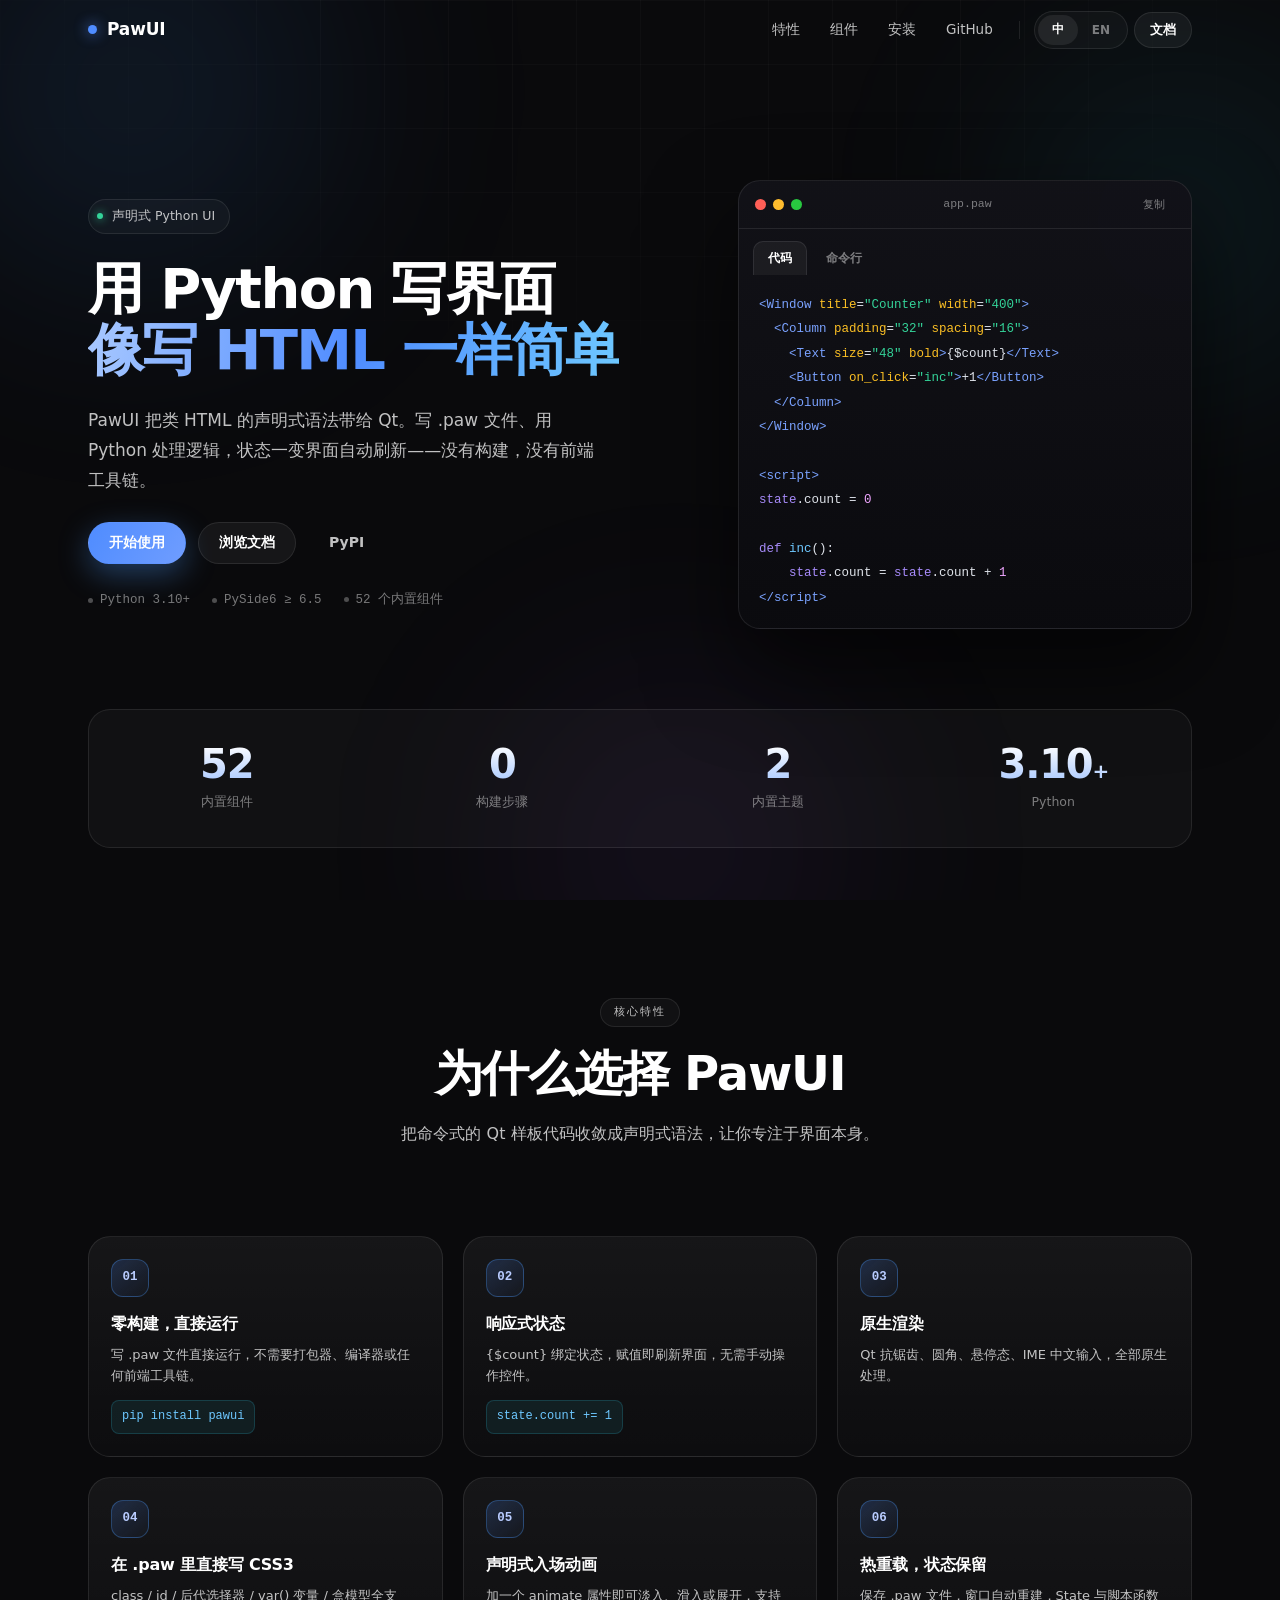
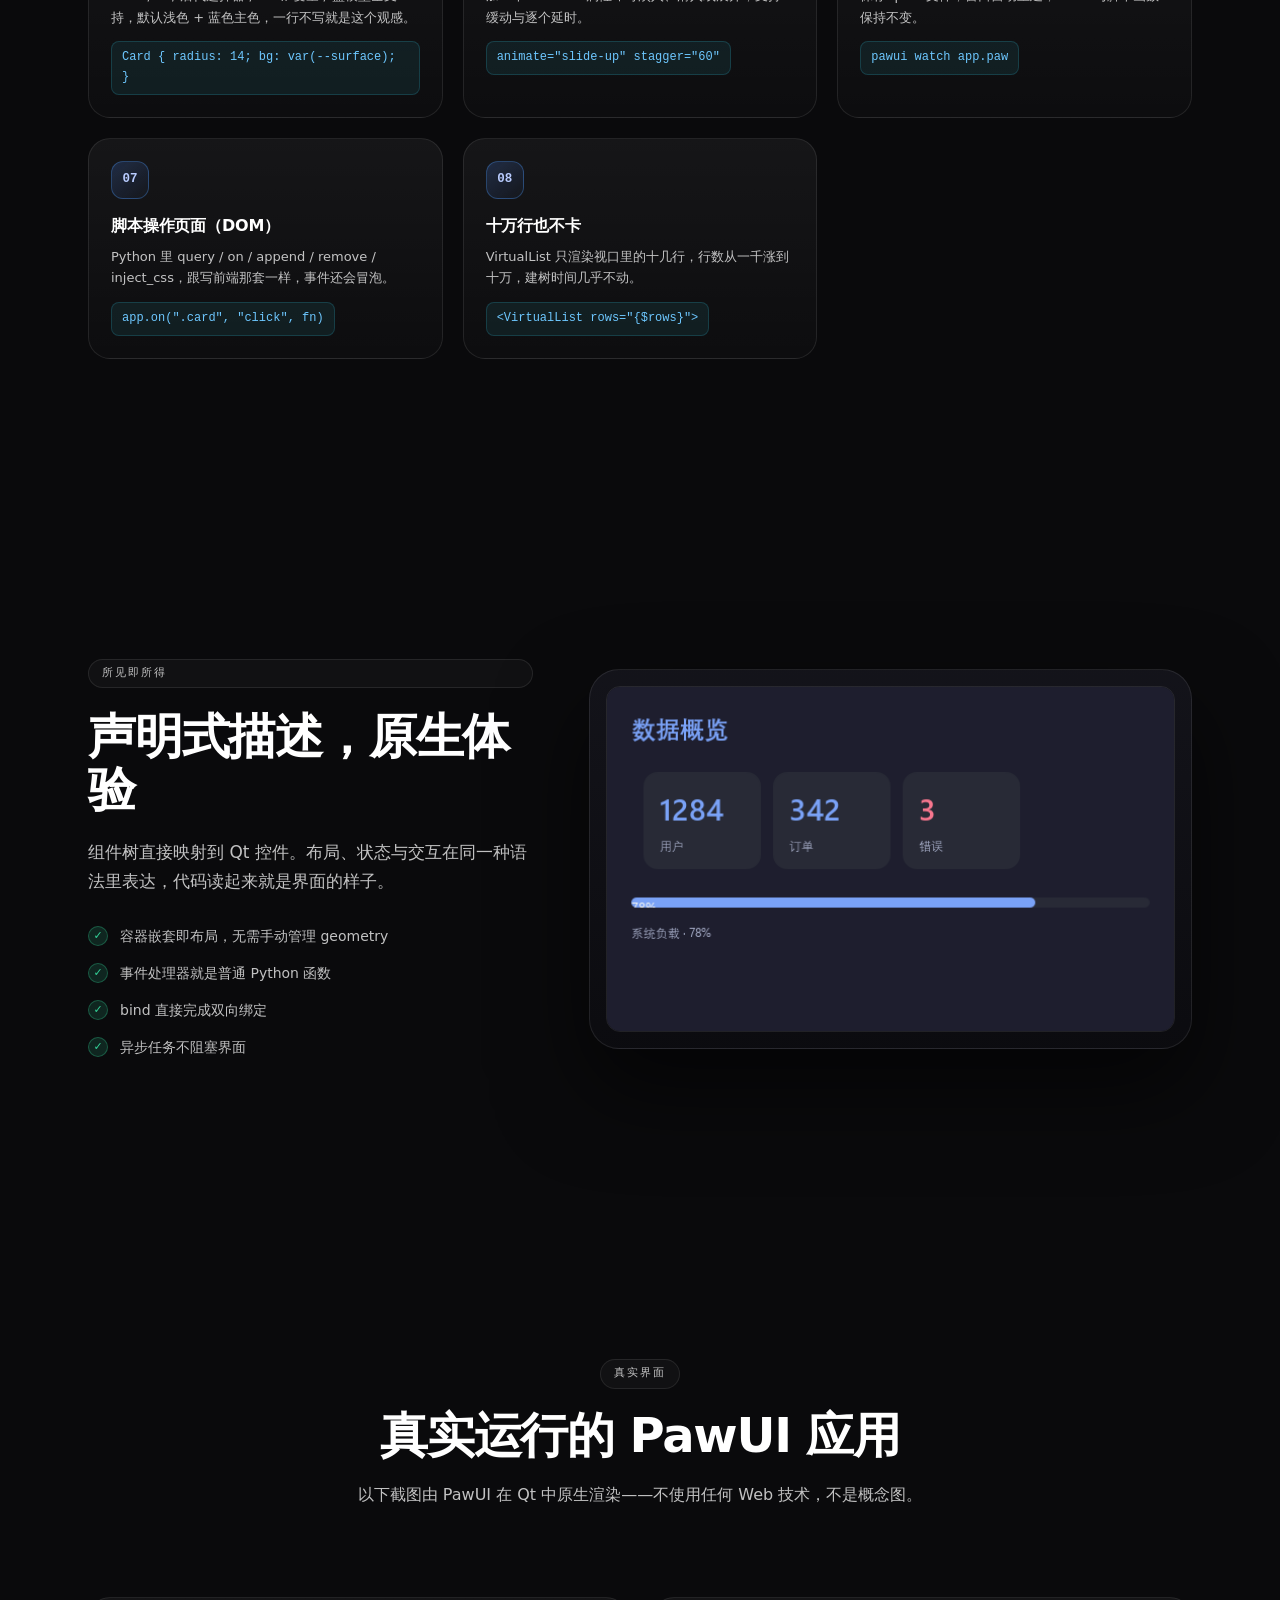
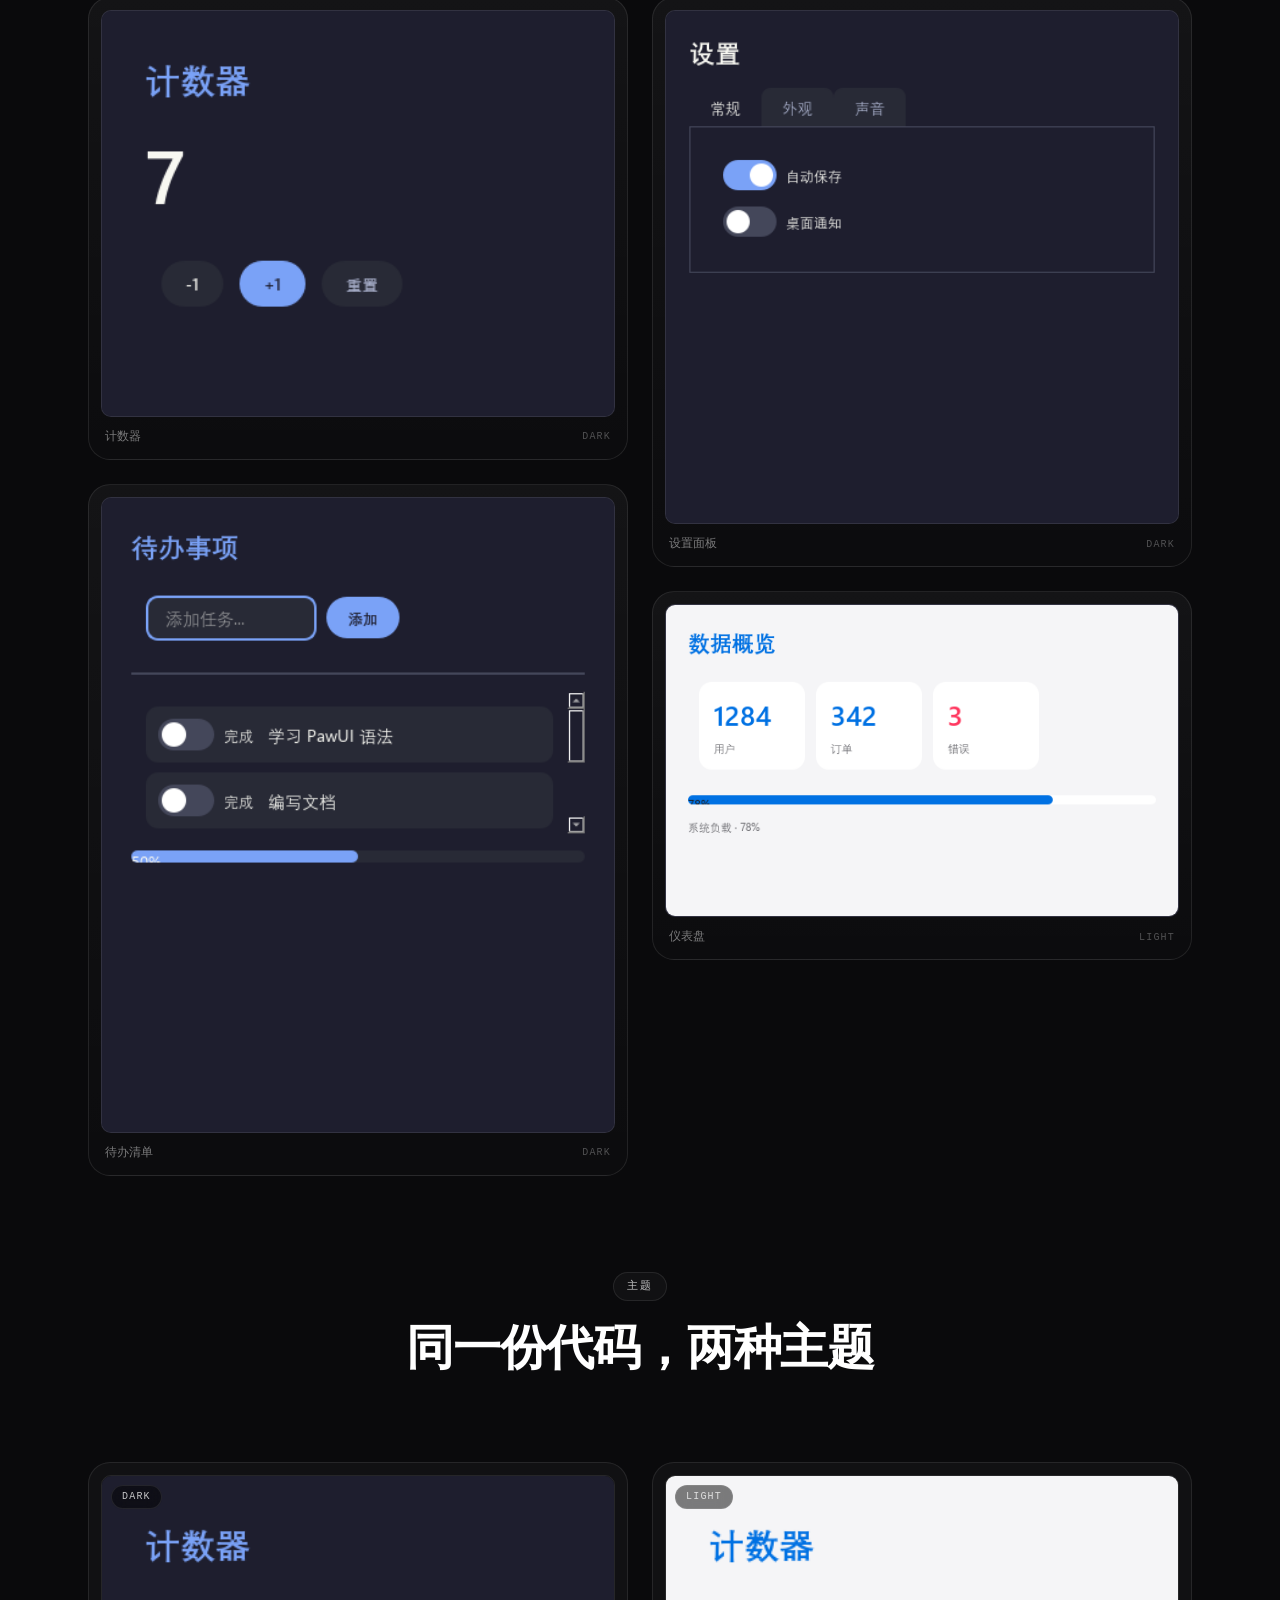
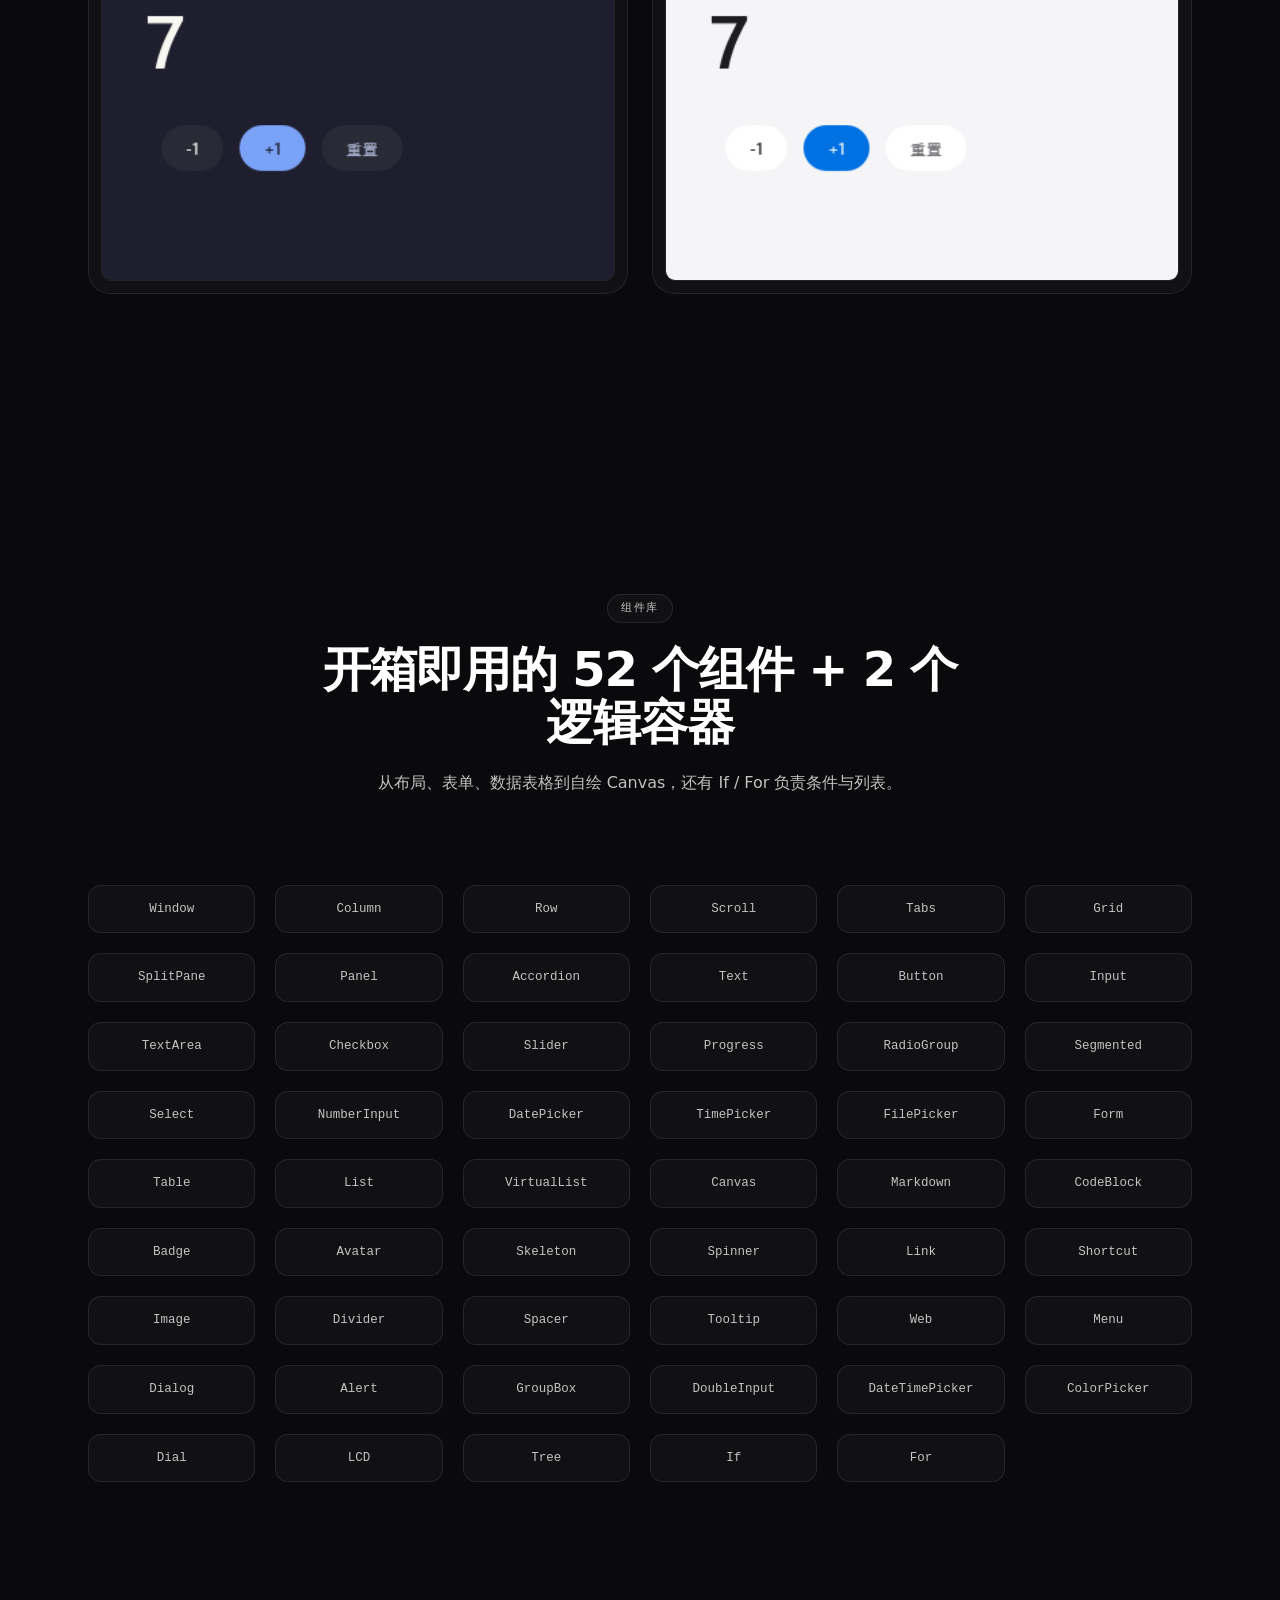
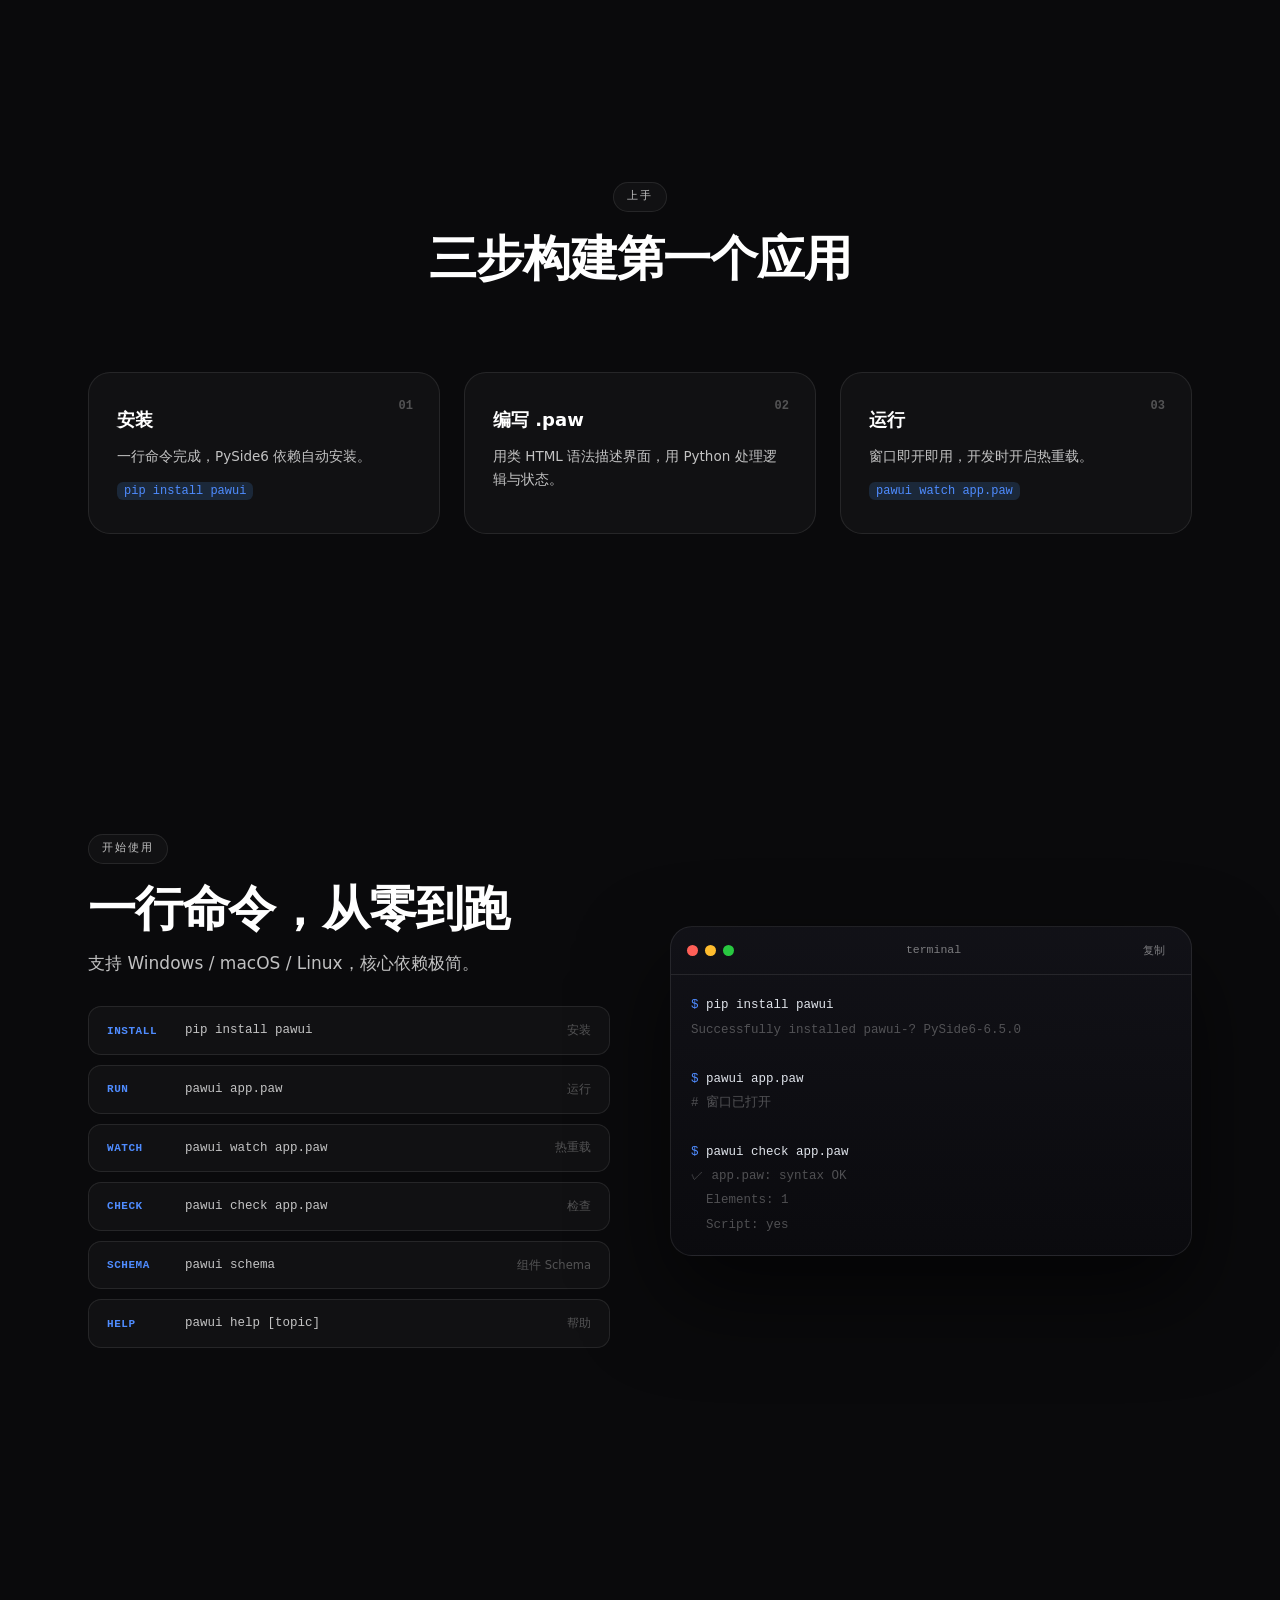
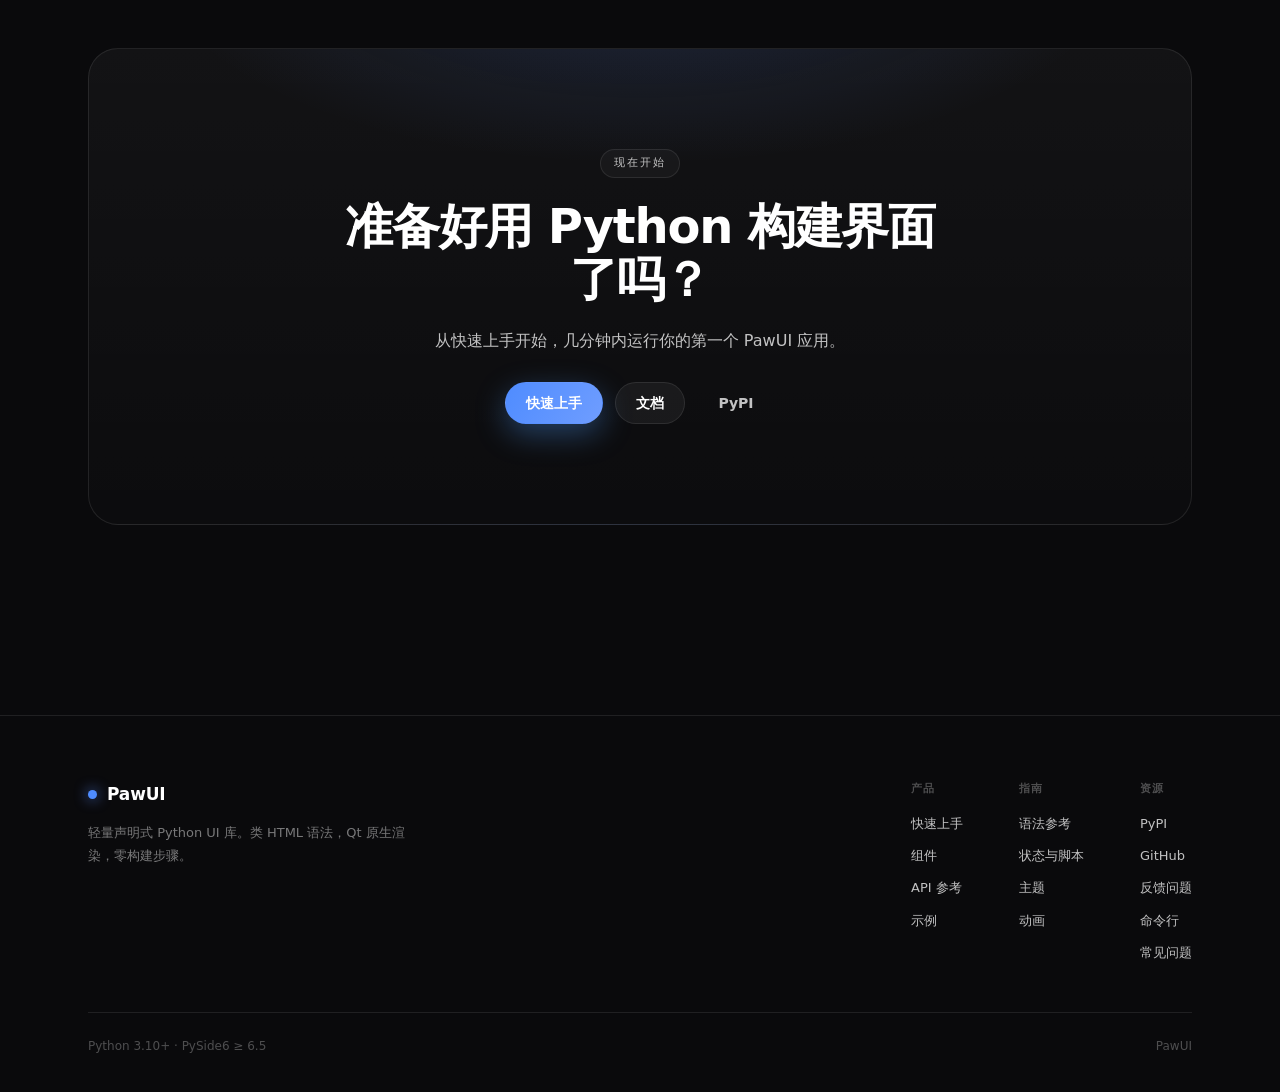
==== commit 813a002f: "docs: 组件数 44 -> 52，注册 component-extra-fields，补 8 个组件卡片" ====
--- a/index.html
+++ b/index.html
@@ -65,7 +65,7 @@
         <div class="hero-meta rise r5">
           <span><i></i>Python 3.10+</span>
           <span><i></i>PySide6 &ge; 6.5</span>
-          <span><i></i><span data-zh="44 个内置组件" data-en="44 components">44 个内置组件</span></span>
+          <span><i></i><span data-zh="52 个内置组件" data-en="52 components">52 个内置组件</span></span>
         </div>
       </div>
 
@@ -114,7 +114,7 @@
     <div class="container">
       <div class="stats reveal">
         <div class="stat">
-          <div class="n">17</div>
+          <div class="n">52</div>
           <div class="l" data-zh="内置组件" data-en="Components">内置组件</div>
         </div>
         <div class="stat">
@@ -308,7 +308,7 @@
     <div class="container">
       <div class="sec-head reveal">
         <span class="eyebrow" data-zh="组件库" data-en="Components">组件库</span>
-        <h2 class="h2" data-zh="开箱即用的 44 个组件 + 2 个逻辑容器" data-en="44 components + 2 logic containers out of the box">开箱即用的 44 个组件 + 2 个逻辑容器</h2>
+        <h2 class="h2" data-zh="开箱即用的 52 个组件 + 2 个逻辑容器" data-en="52 components + 2 logic containers out of the box">开箱即用的 44 个组件 + 2 个逻辑容器</h2>
         <p data-zh="从布局、表单、数据表格到自绘 Canvas，还有 If / For 负责条件与列表。"
            data-en="Layout, forms, data tables and a QPainter canvas — plus If / For for conditions and lists.">
           从布局、表单、数据表格到自绘 Canvas，还有 If / For 负责条件与列表。
@@ -358,6 +358,14 @@
         <span class="cmd-row reveal" style="justify-content:center"><span class="v">Web</span></span>
         <span class="cmd-row reveal rd1" style="justify-content:center"><span class="v">Menu</span></span>
         <span class="cmd-row reveal rd2" style="justify-content:center"><span class="v">Dialog</span></span>
+        <span class="cmd-row reveal rd3" style="justify-content:center"><span class="v">Alert</span></span>
+        <span class="cmd-row reveal" style="justify-content:center"><span class="v">GroupBox</span></span>
+        <span class="cmd-row reveal rd1" style="justify-content:center"><span class="v">DoubleInput</span></span>
+        <span class="cmd-row reveal rd2" style="justify-content:center"><span class="v">DateTimePicker</span></span>
+        <span class="cmd-row reveal rd3" style="justify-content:center"><span class="v">ColorPicker</span></span>
+        <span class="cmd-row reveal" style="justify-content:center"><span class="v">Dial</span></span>
+        <span class="cmd-row reveal rd1" style="justify-content:center"><span class="v">LCD</span></span>
+        <span class="cmd-row reveal rd2" style="justify-content:center"><span class="v">Tree</span></span>
         <span class="cmd-row reveal rd1" style="justify-content:center"><span class="v">If</span></span>
         <span class="cmd-row reveal rd2" style="justify-content:center"><span class="v">For</span></span>
       </div>
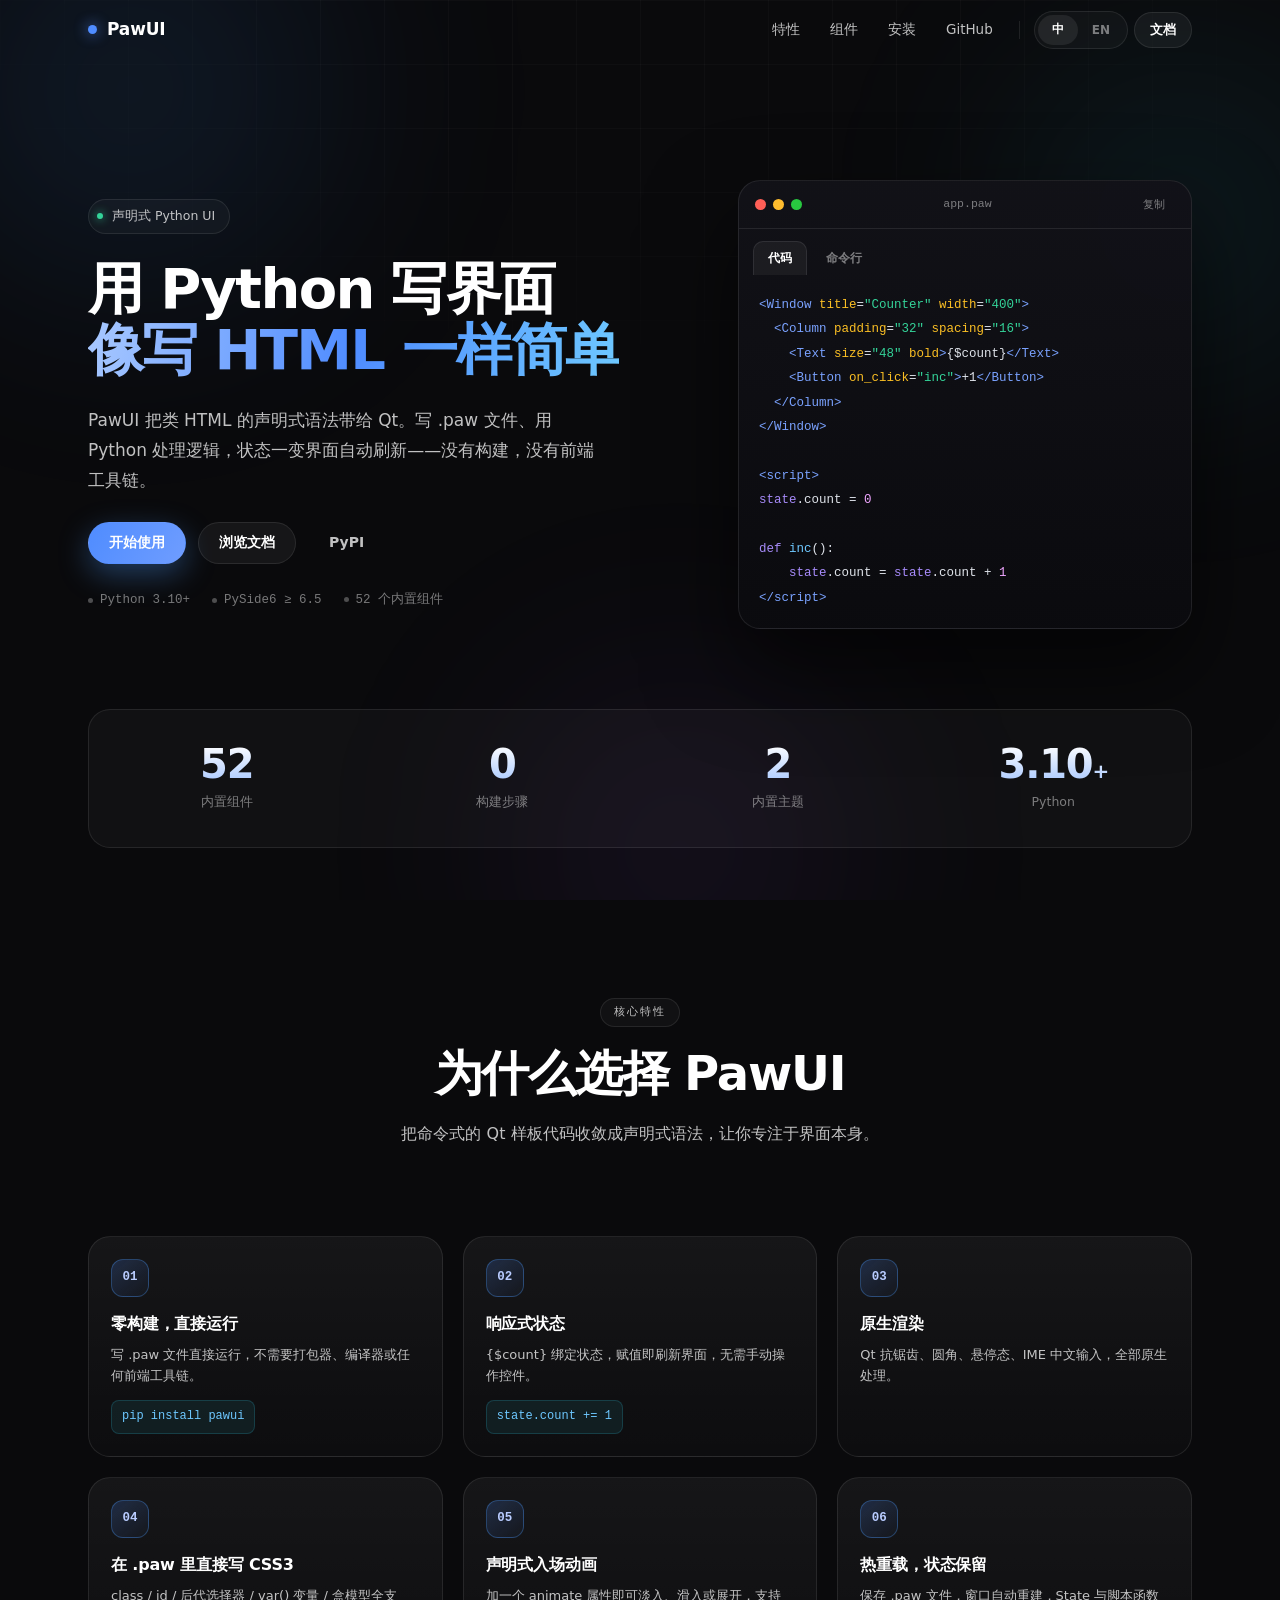
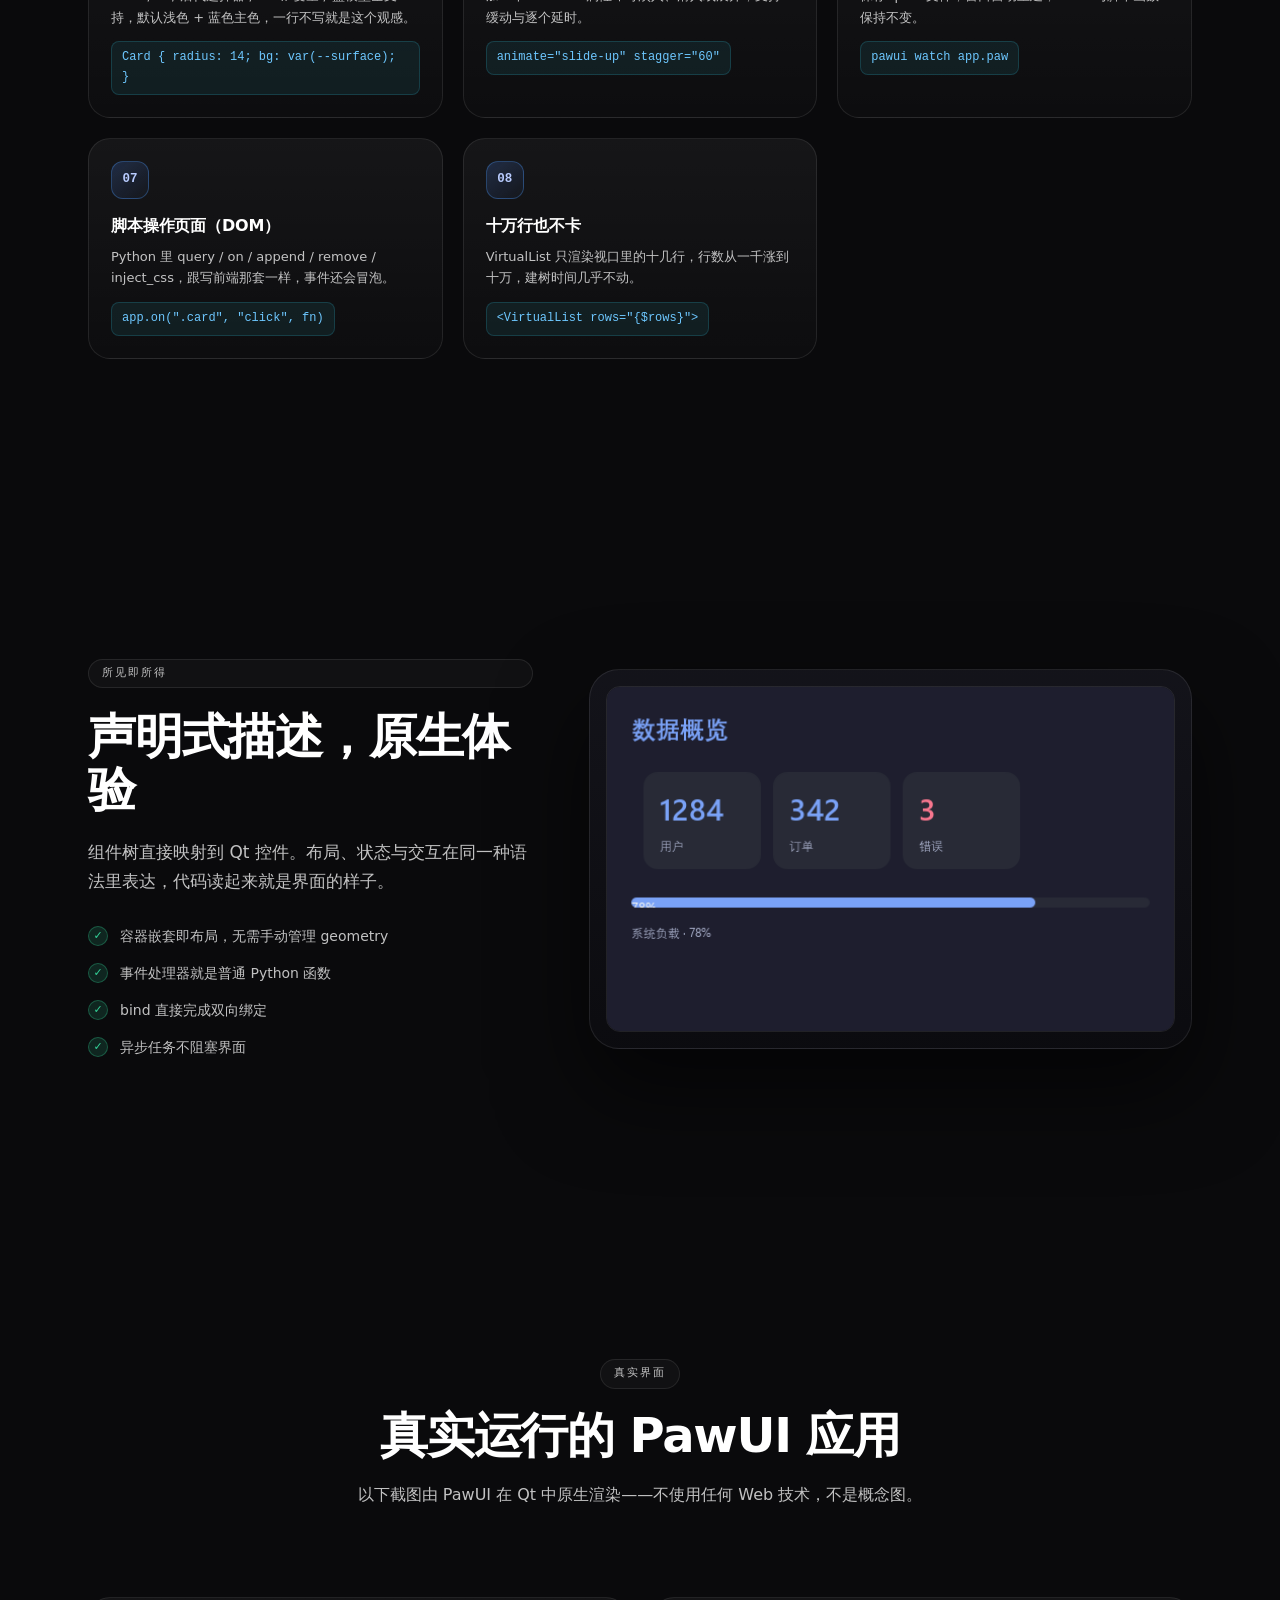
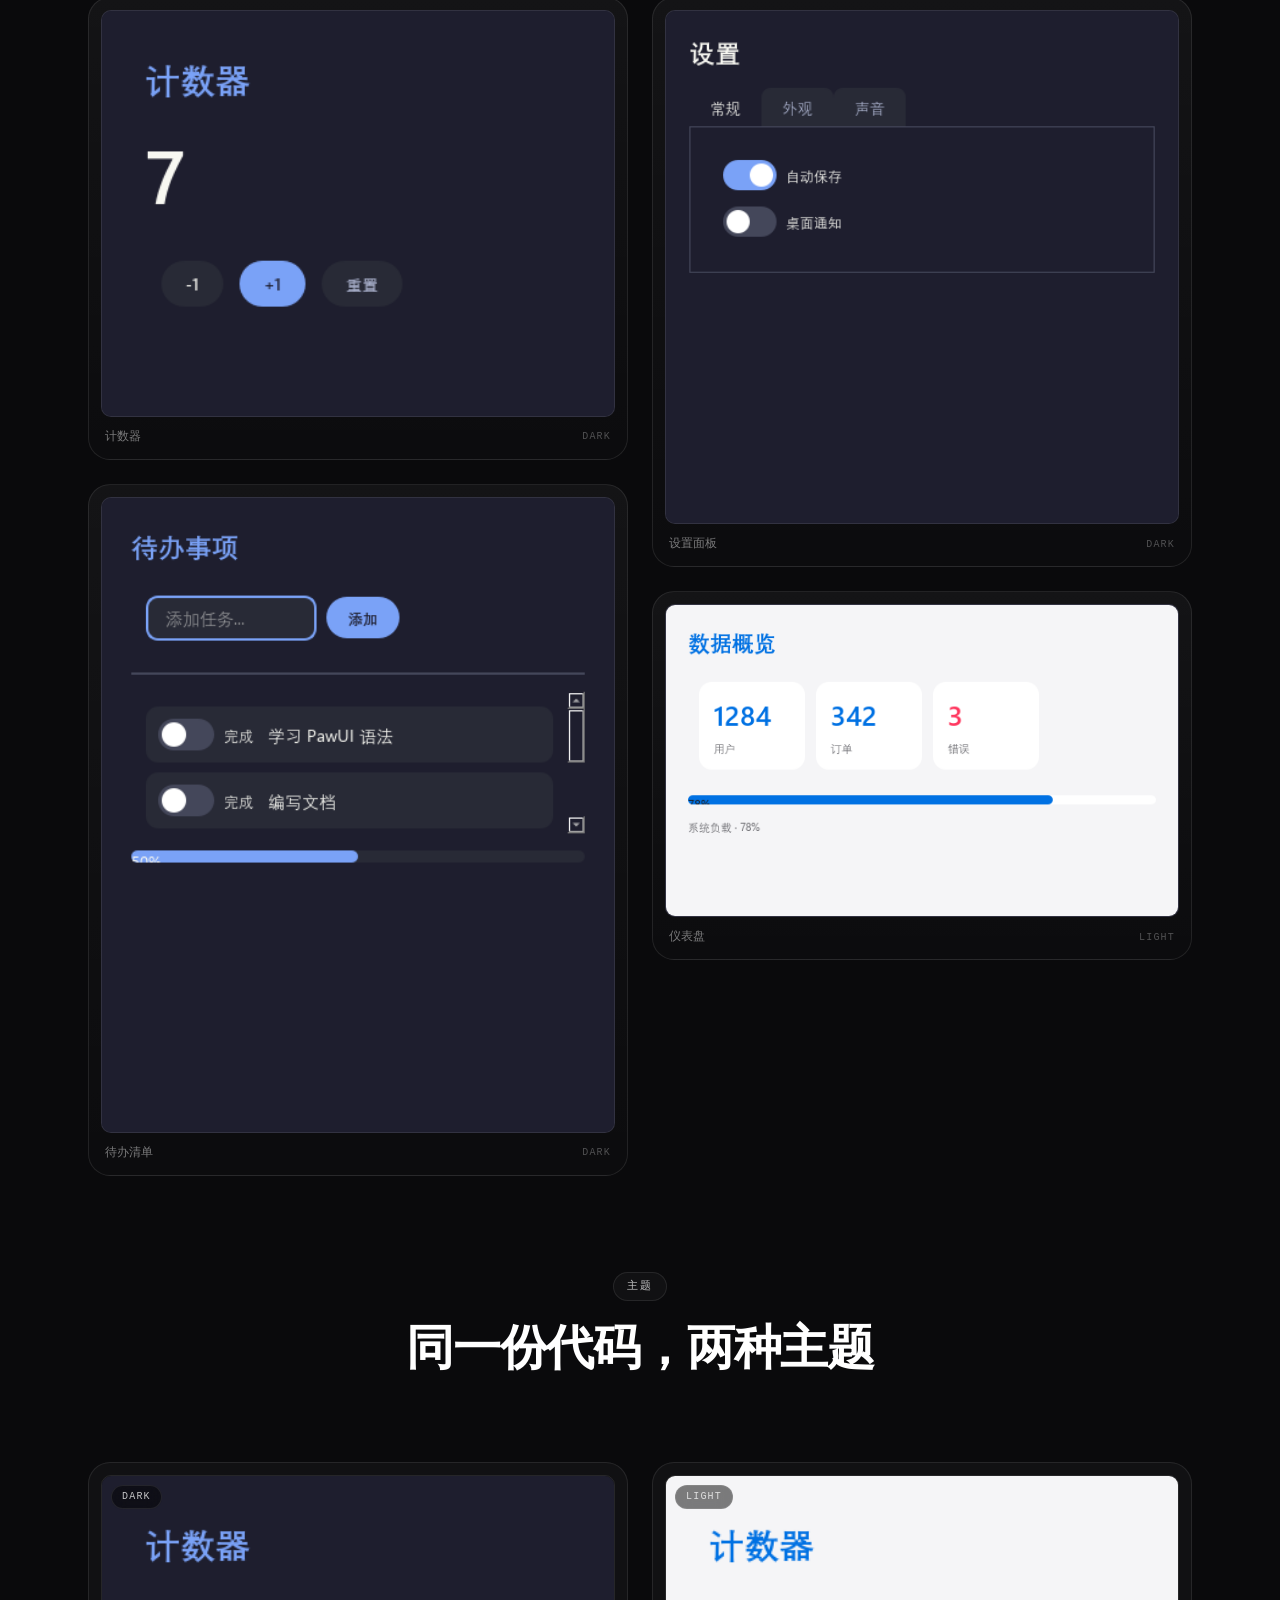
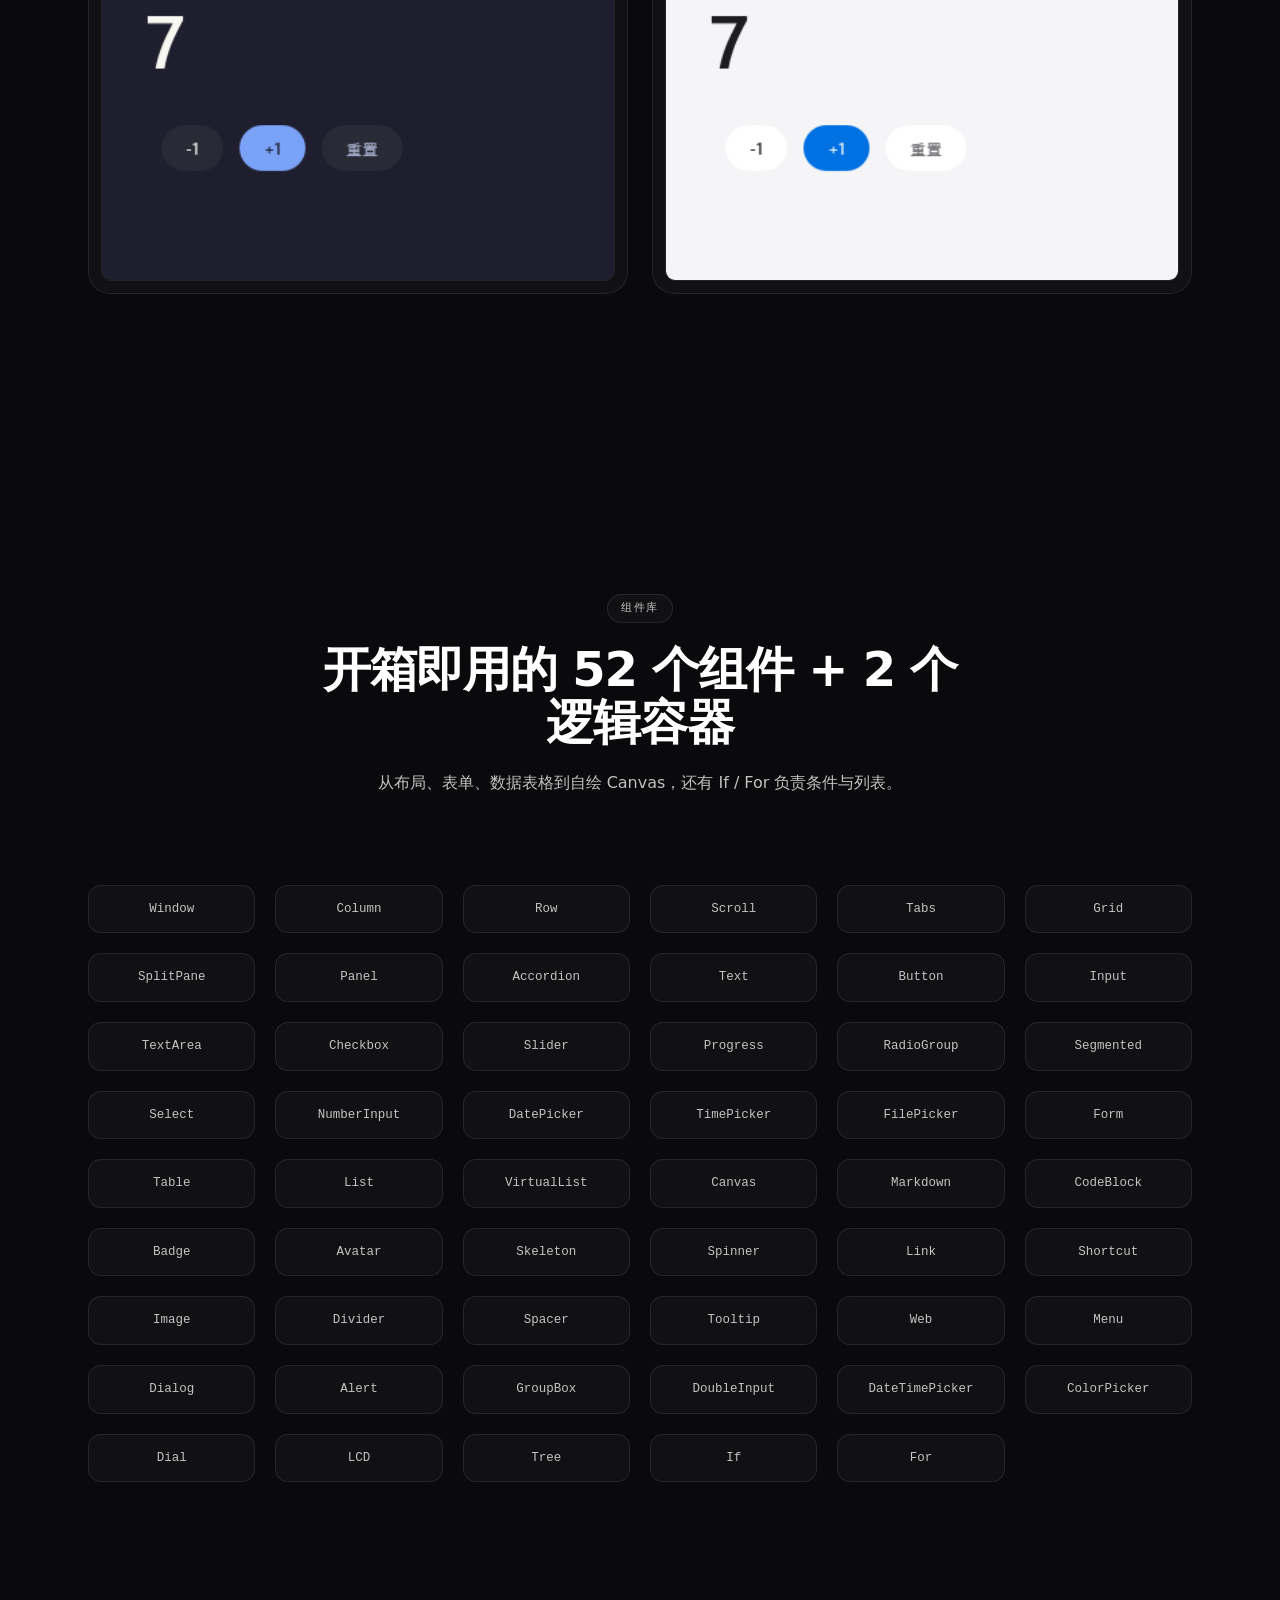
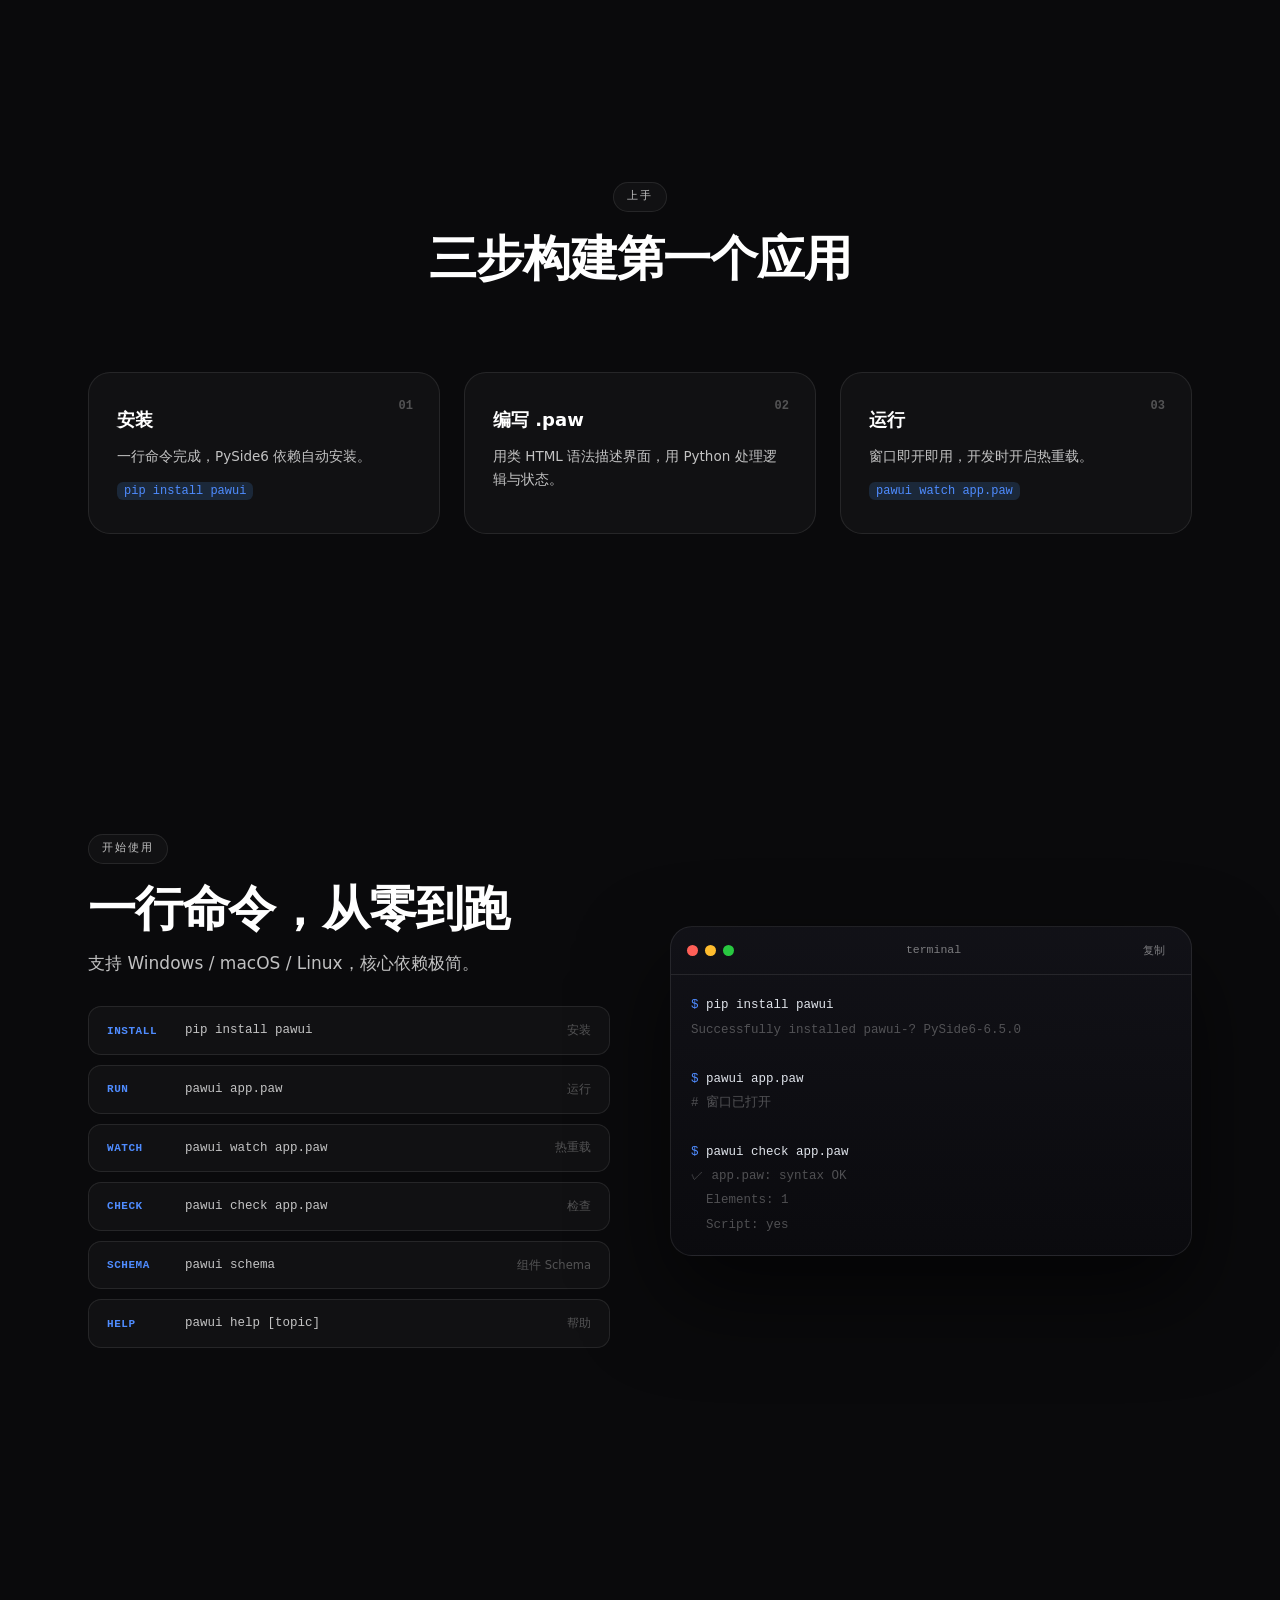
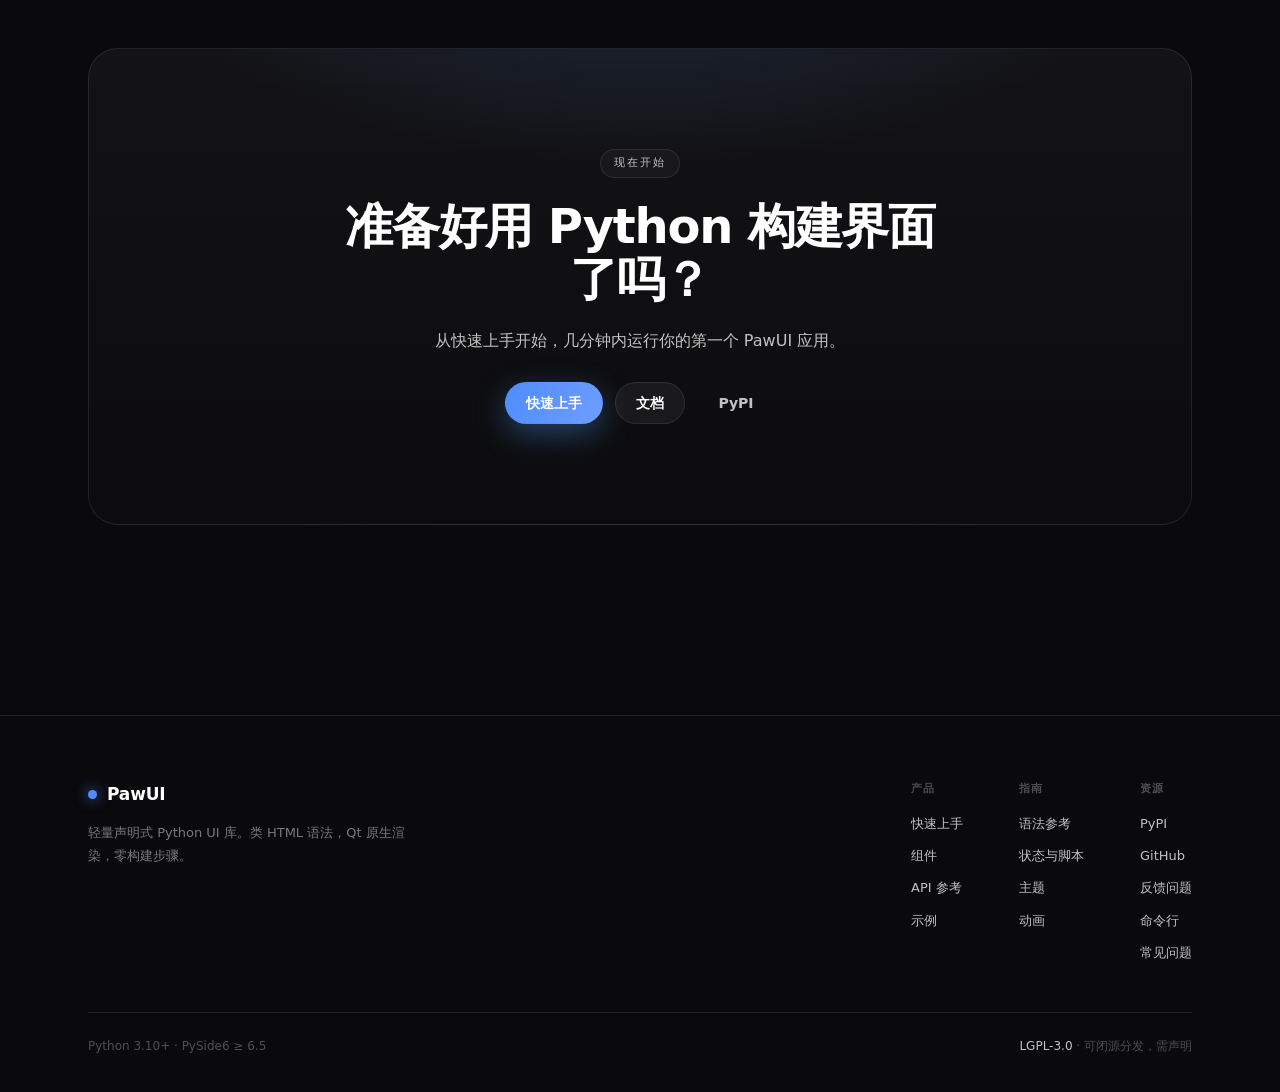
==== commit 502338af: "docs: 许可证 GPL -> LGPL，footer 加许可声明，同步 packaging 文档" ====
--- a/index.html
+++ b/index.html
@@ -504,7 +504,10 @@
     </div>
     <div class="footer-bottom">
       <span data-zh="Python 3.10+ · PySide6 ≥ 6.5" data-en="Python 3.10+ · PySide6 ≥ 6.5">Python 3.10+ · PySide6 &ge; 6.5</span>
-      <span>PawUI</span>
+      <span>
+        <a href="https://github.com/LK-BLOG/PawUI/blob/main/LICENSE" target="_blank" rel="noopener">LGPL-3.0</a>
+        <span data-zh="· 可闭源分发，需声明" data-en="· closed-source OK, with notice">· 可闭源分发，需声明</span>
+      </span>
     </div>
   </div>
 </footer>
--- a/static/style.css
+++ b/static/style.css
@@ -745,6 +745,13 @@
   font-size: 12px;
   color: var(--text-4);
 }
+
+.footer-bottom a {
+  color: var(--text-2);
+  transition: color .3s var(--ease);
+}
+
+.footer-bottom a:hover { color: var(--text); }
 
 /* ============================================================
    DOCS
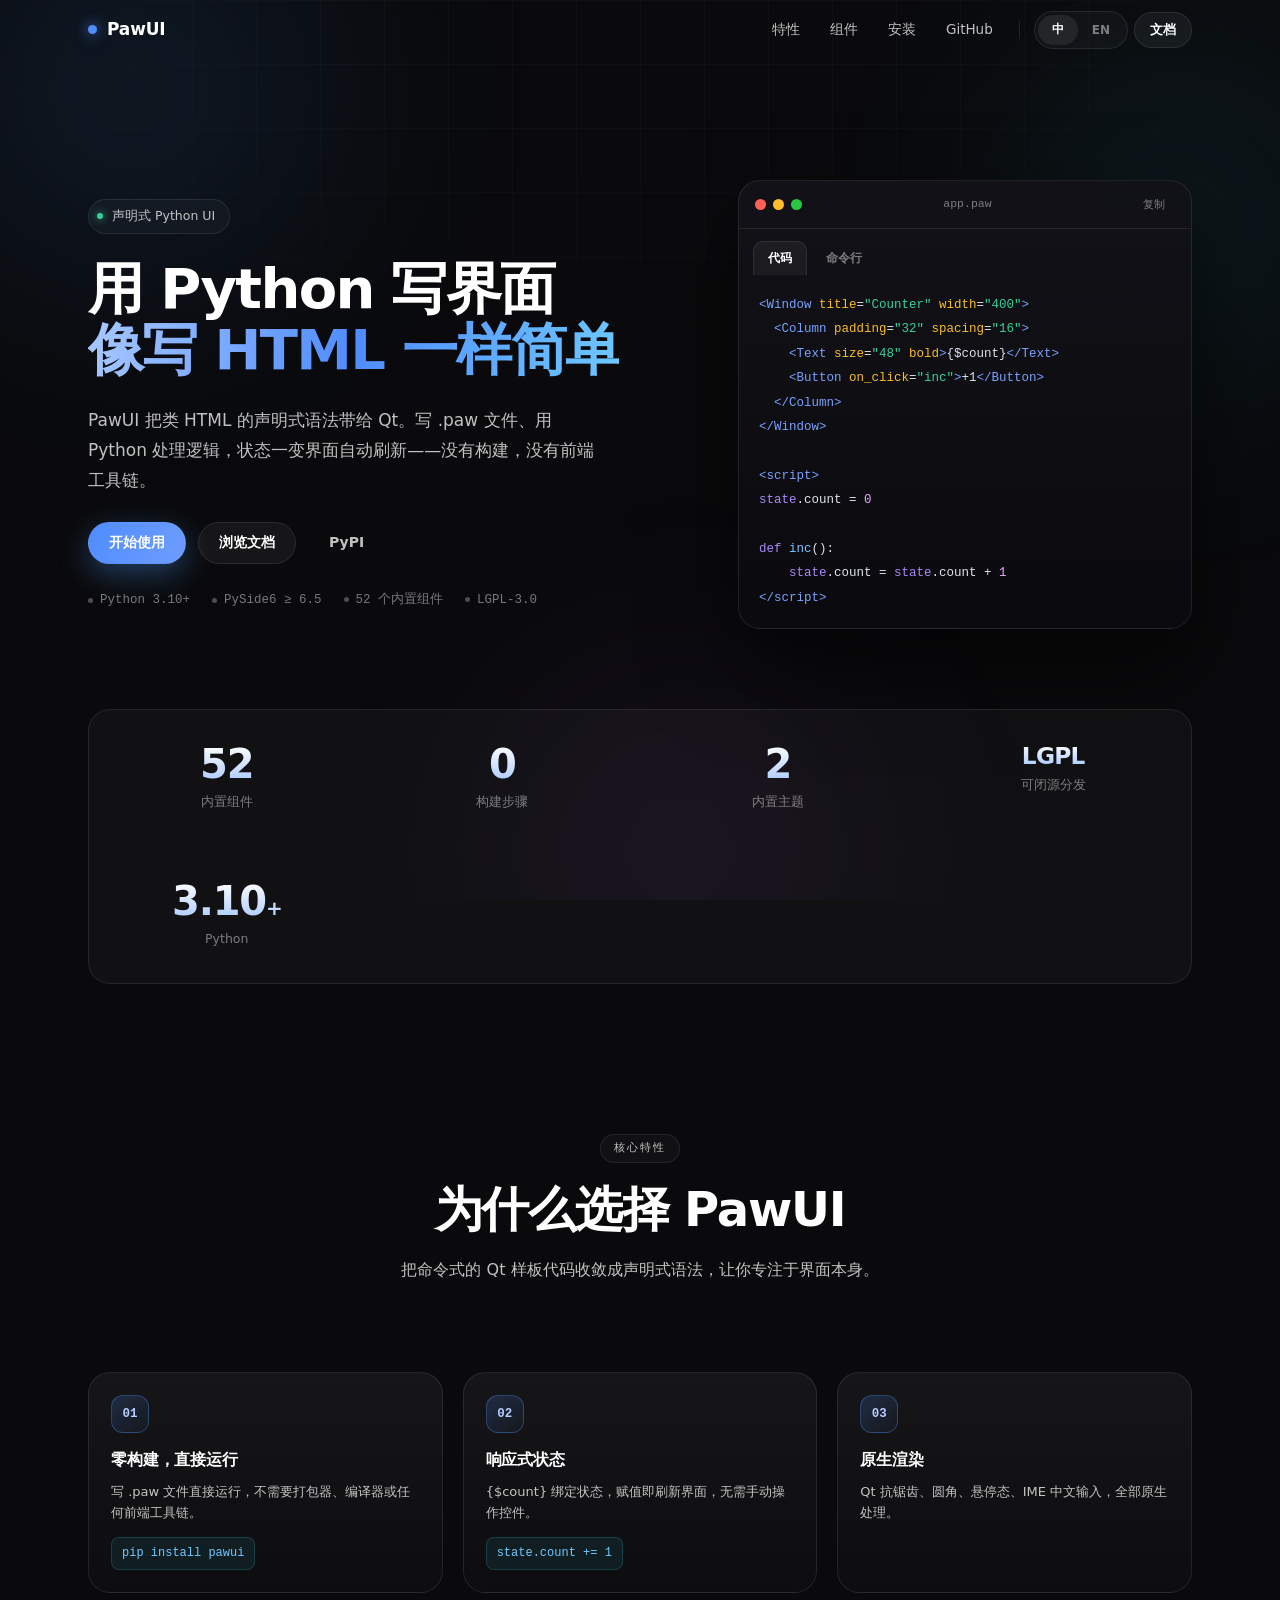
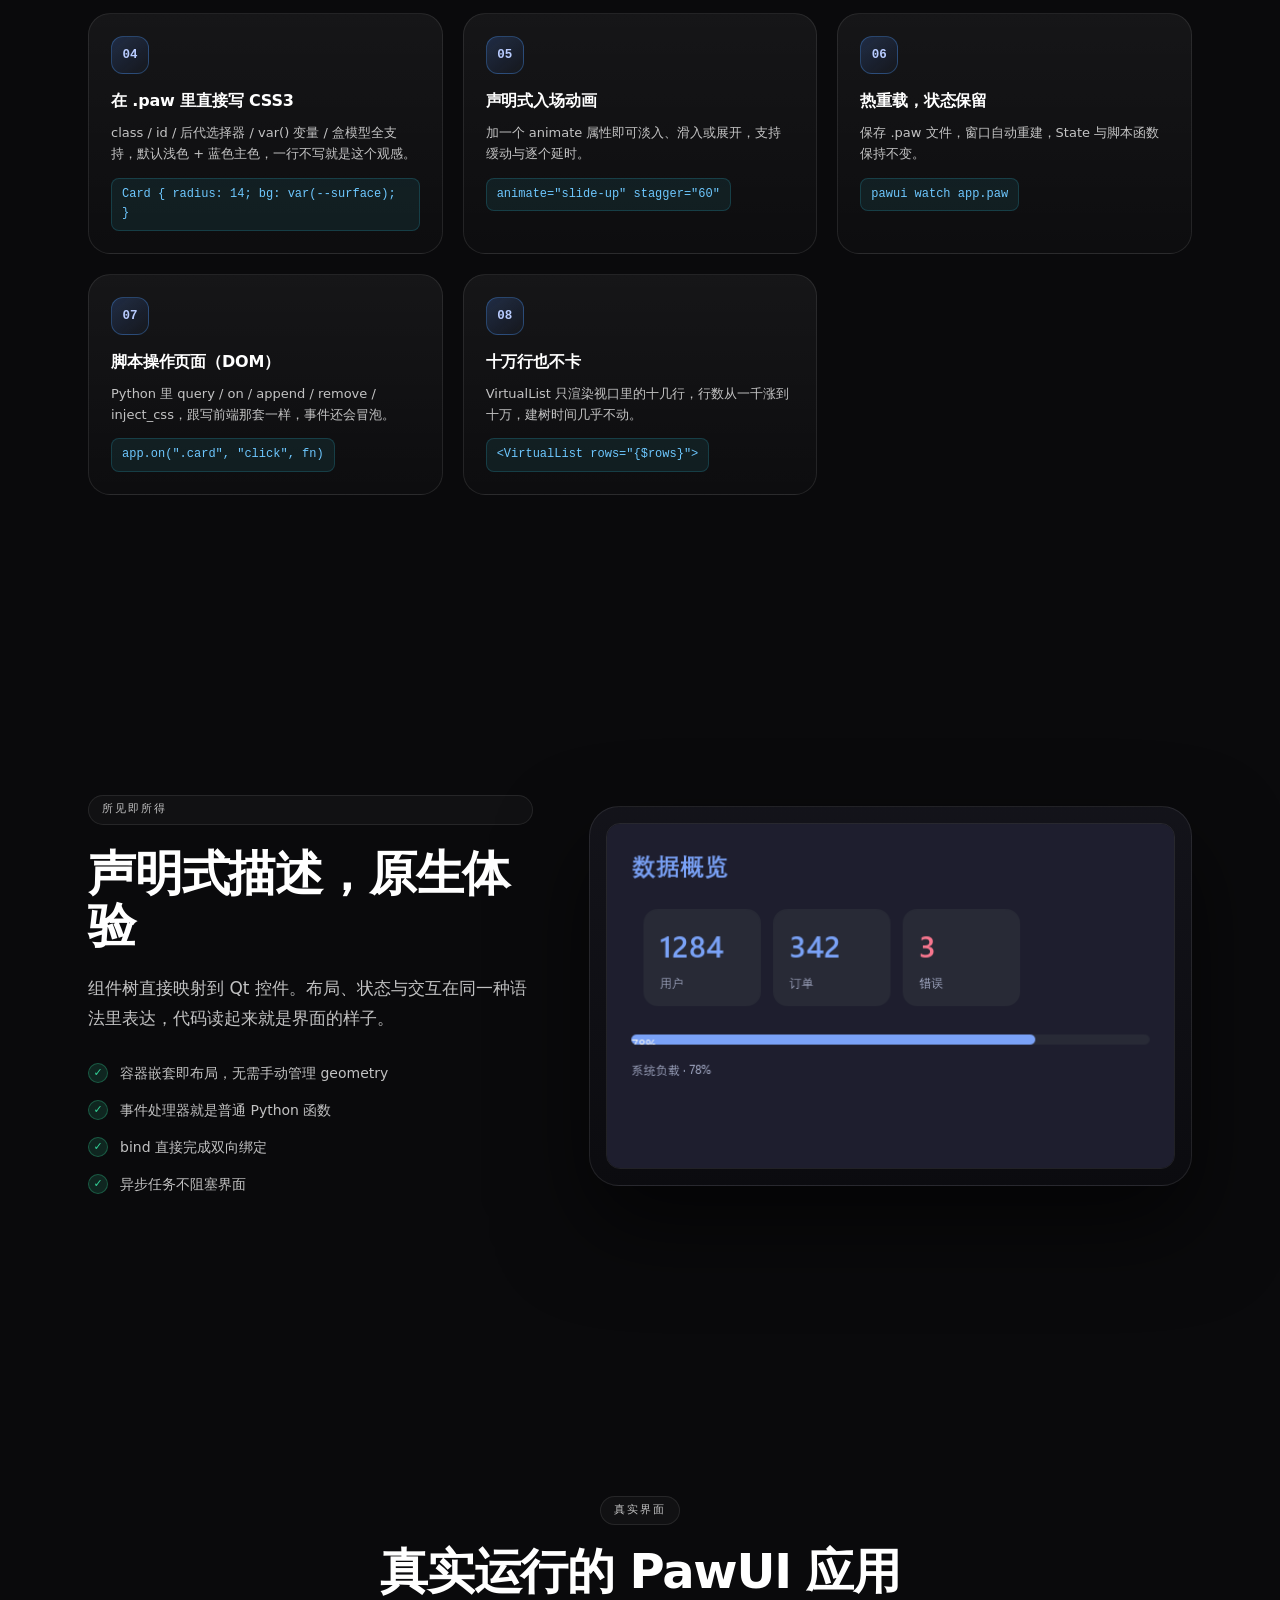
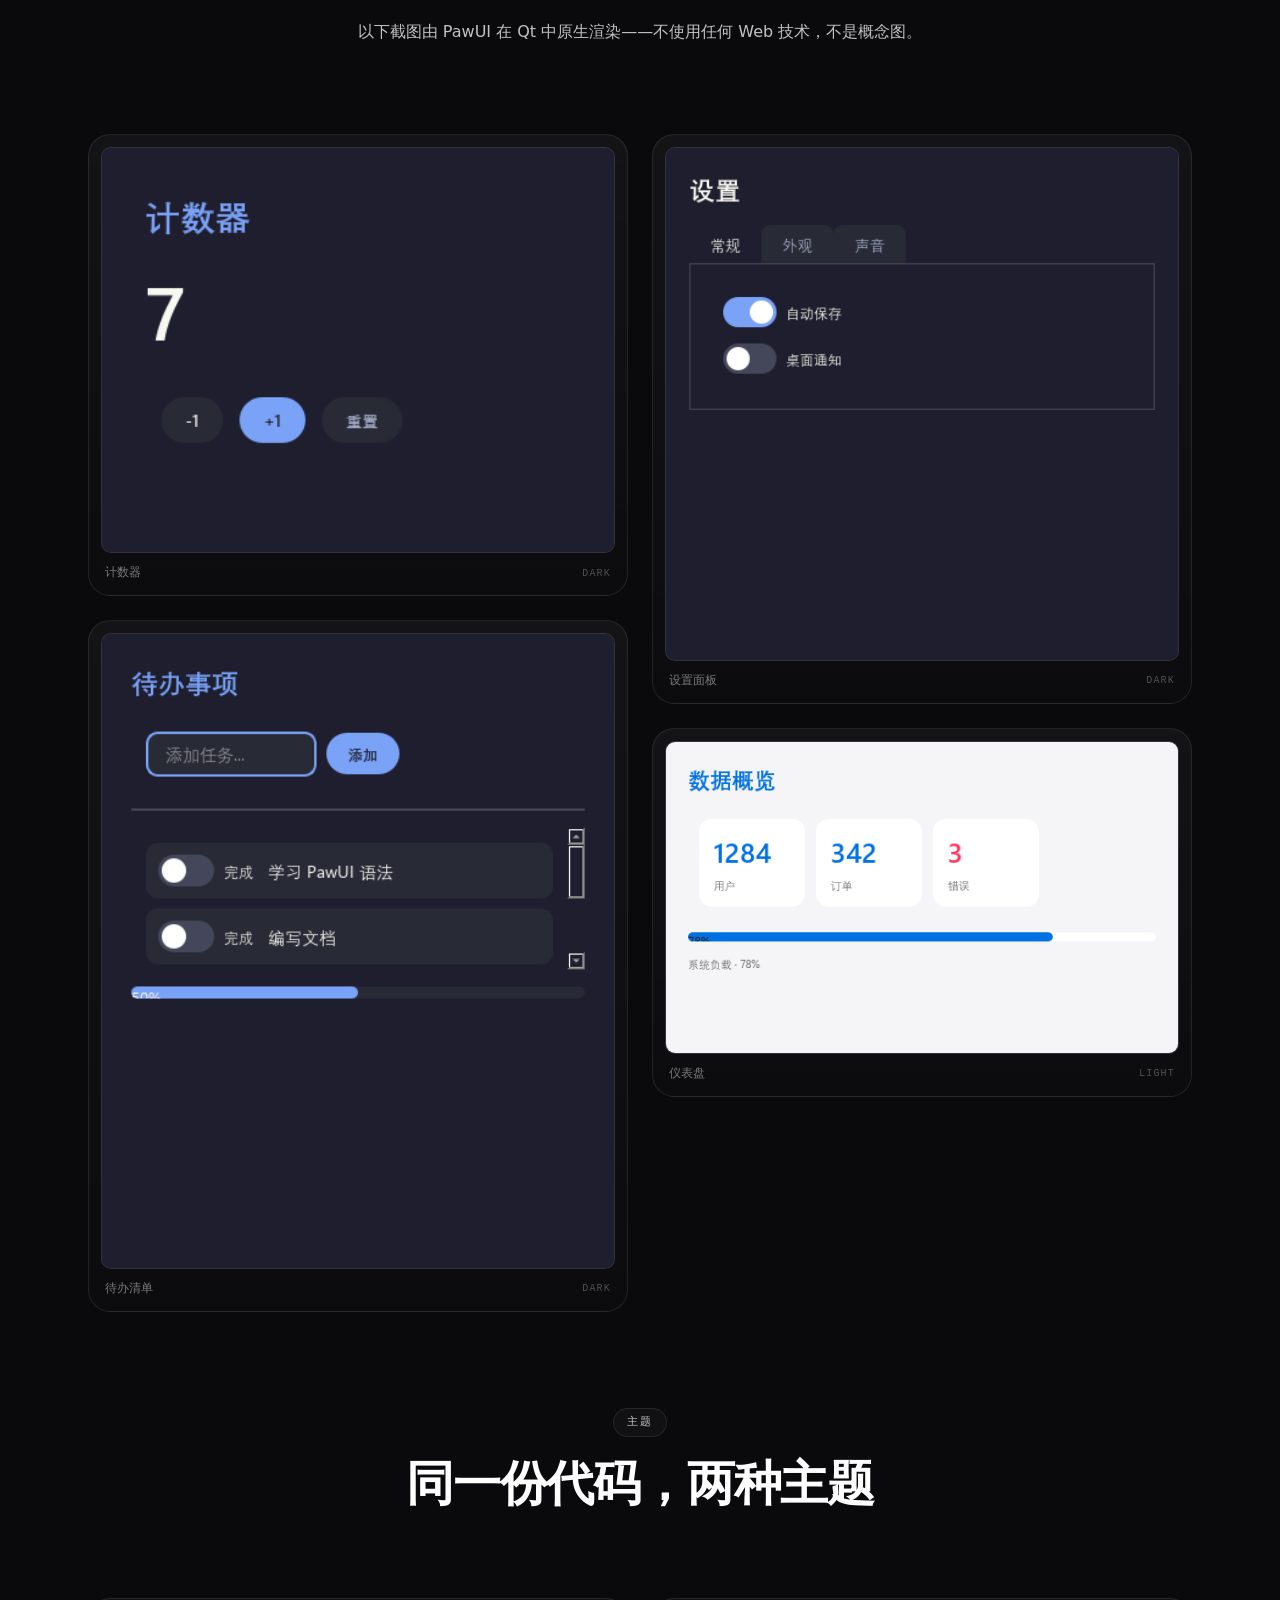
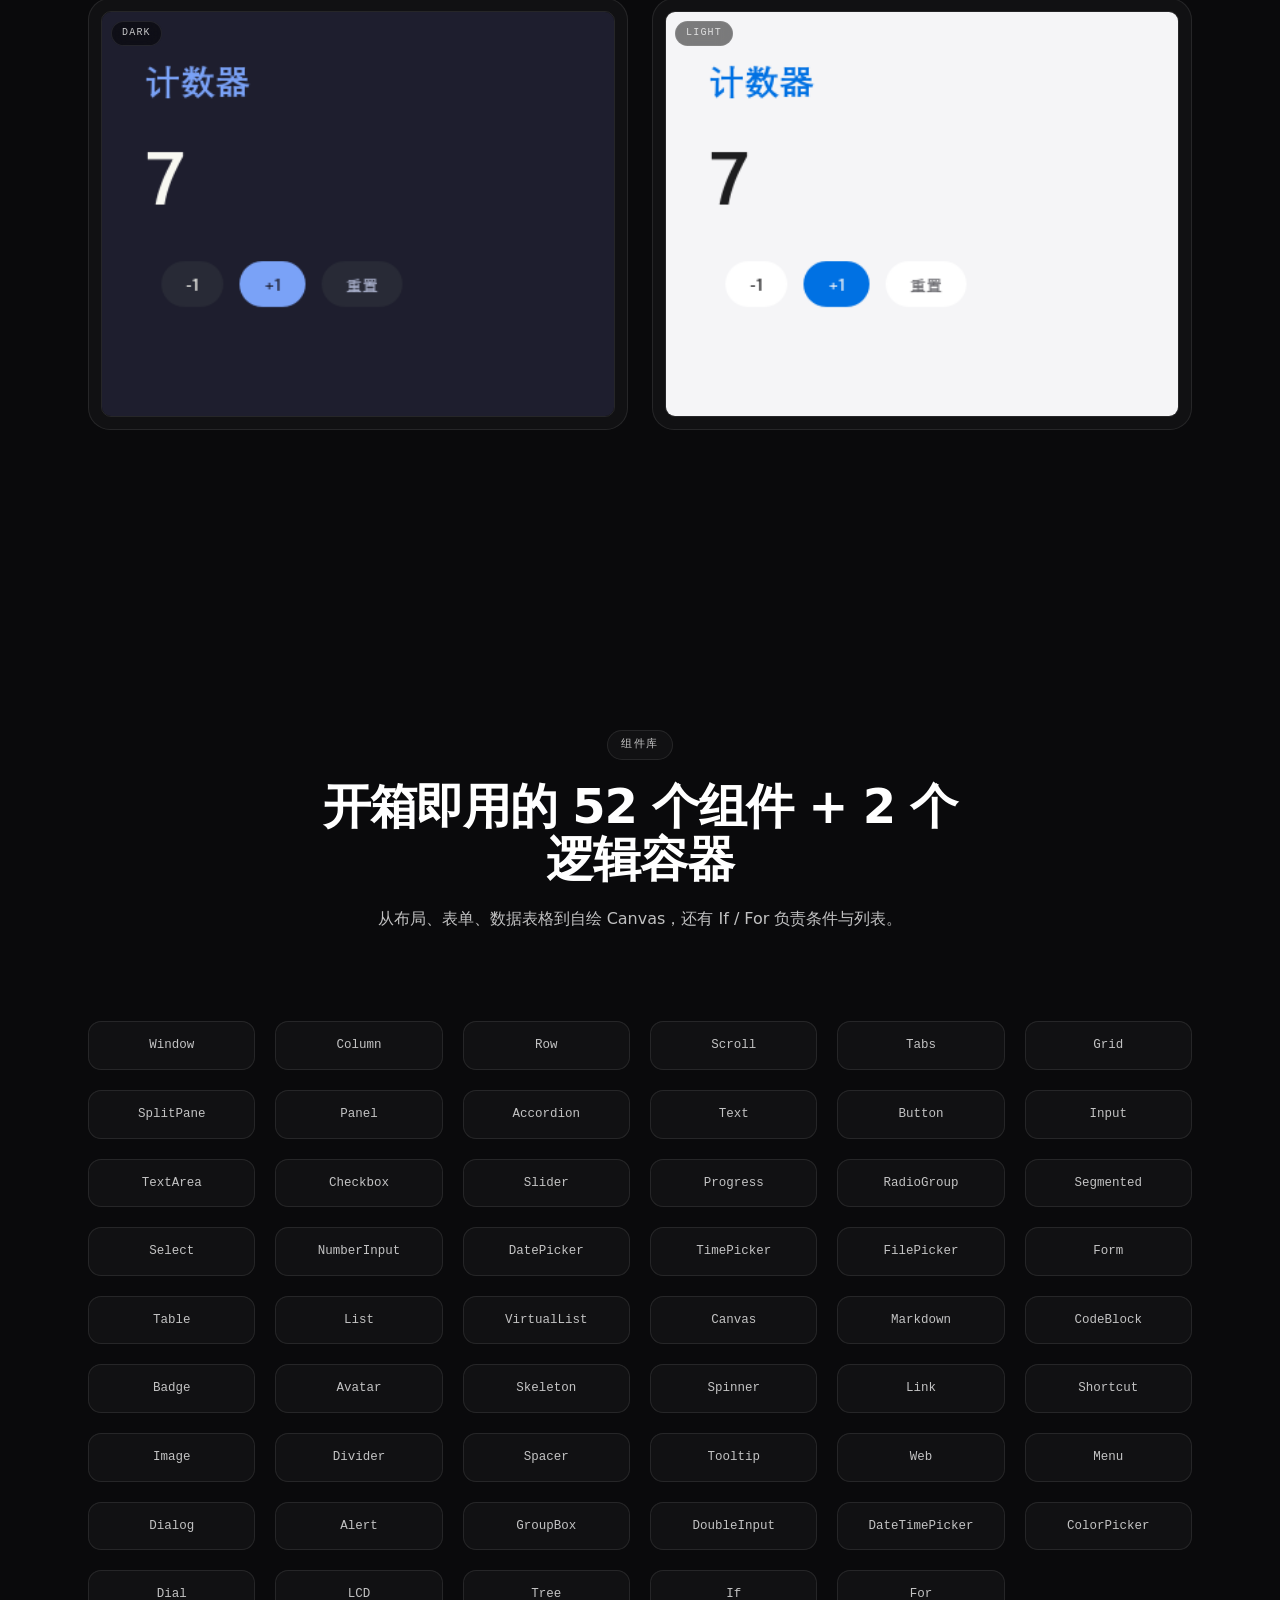
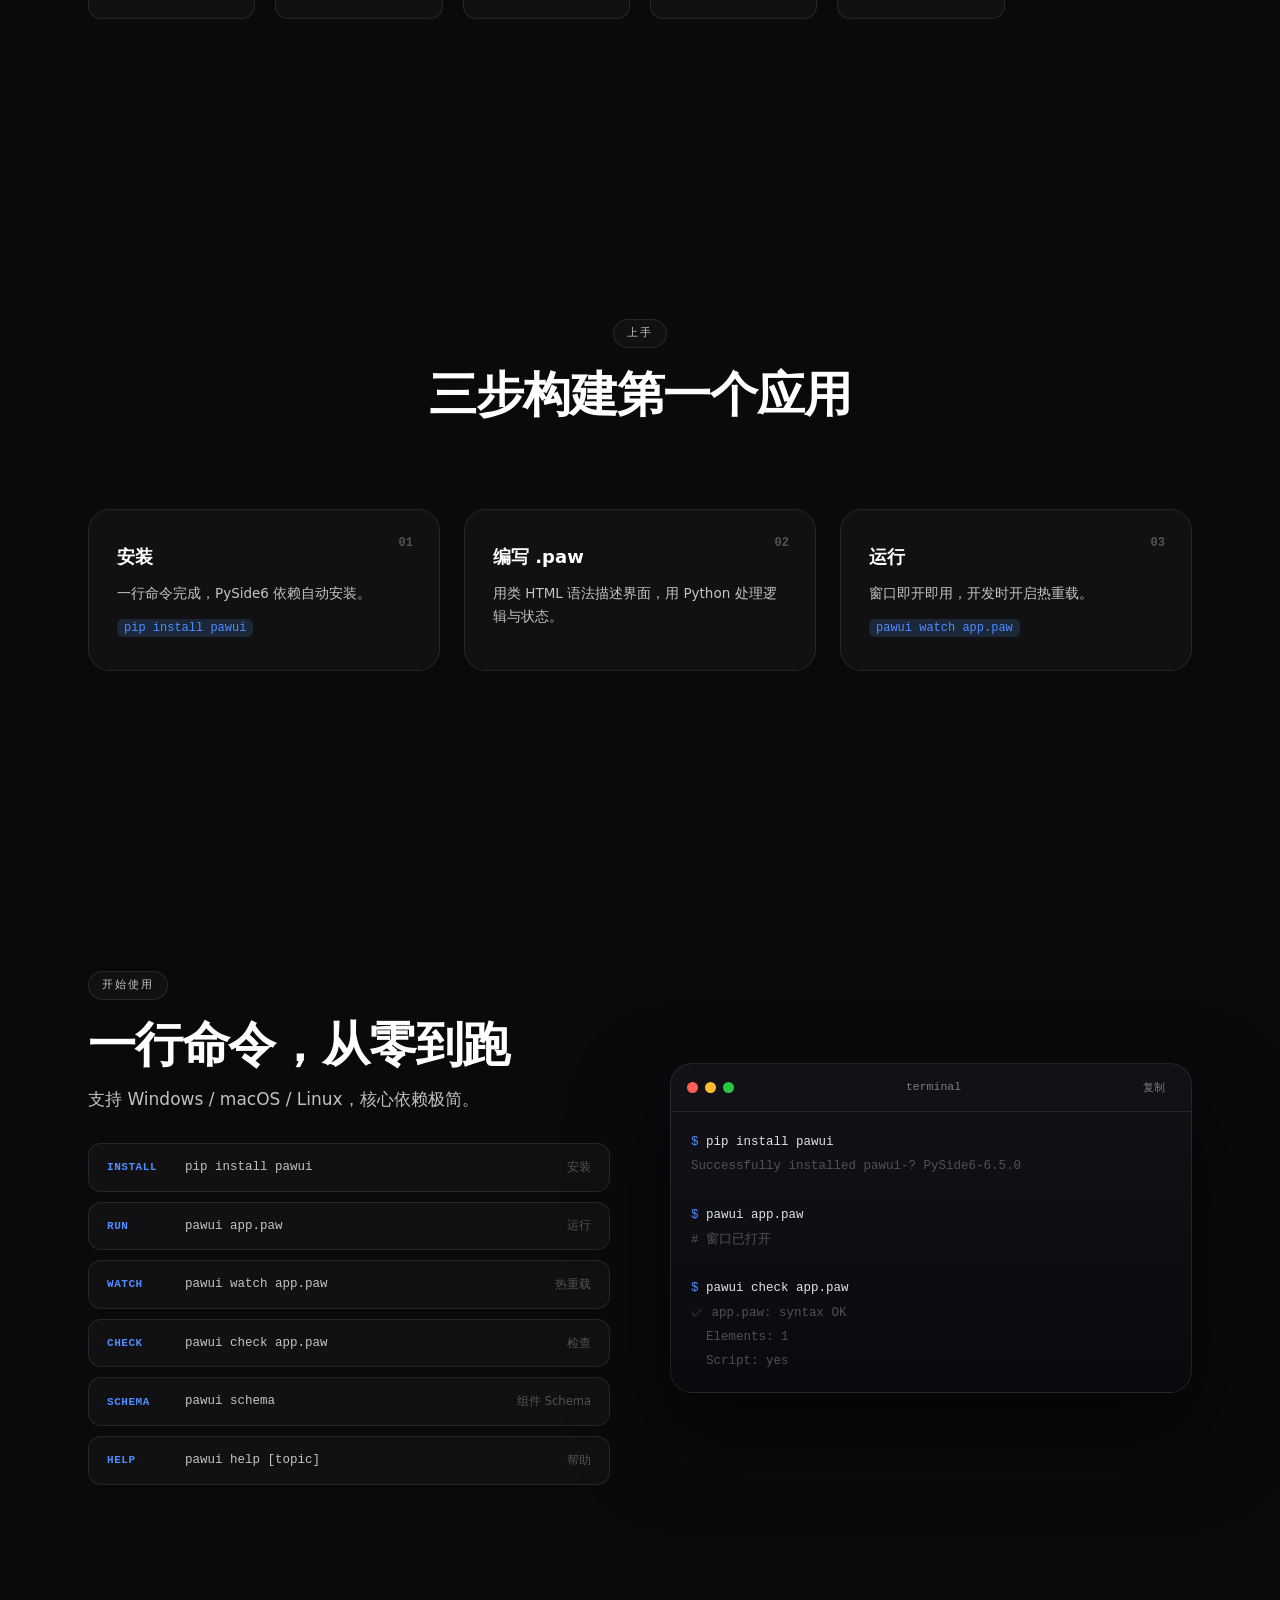
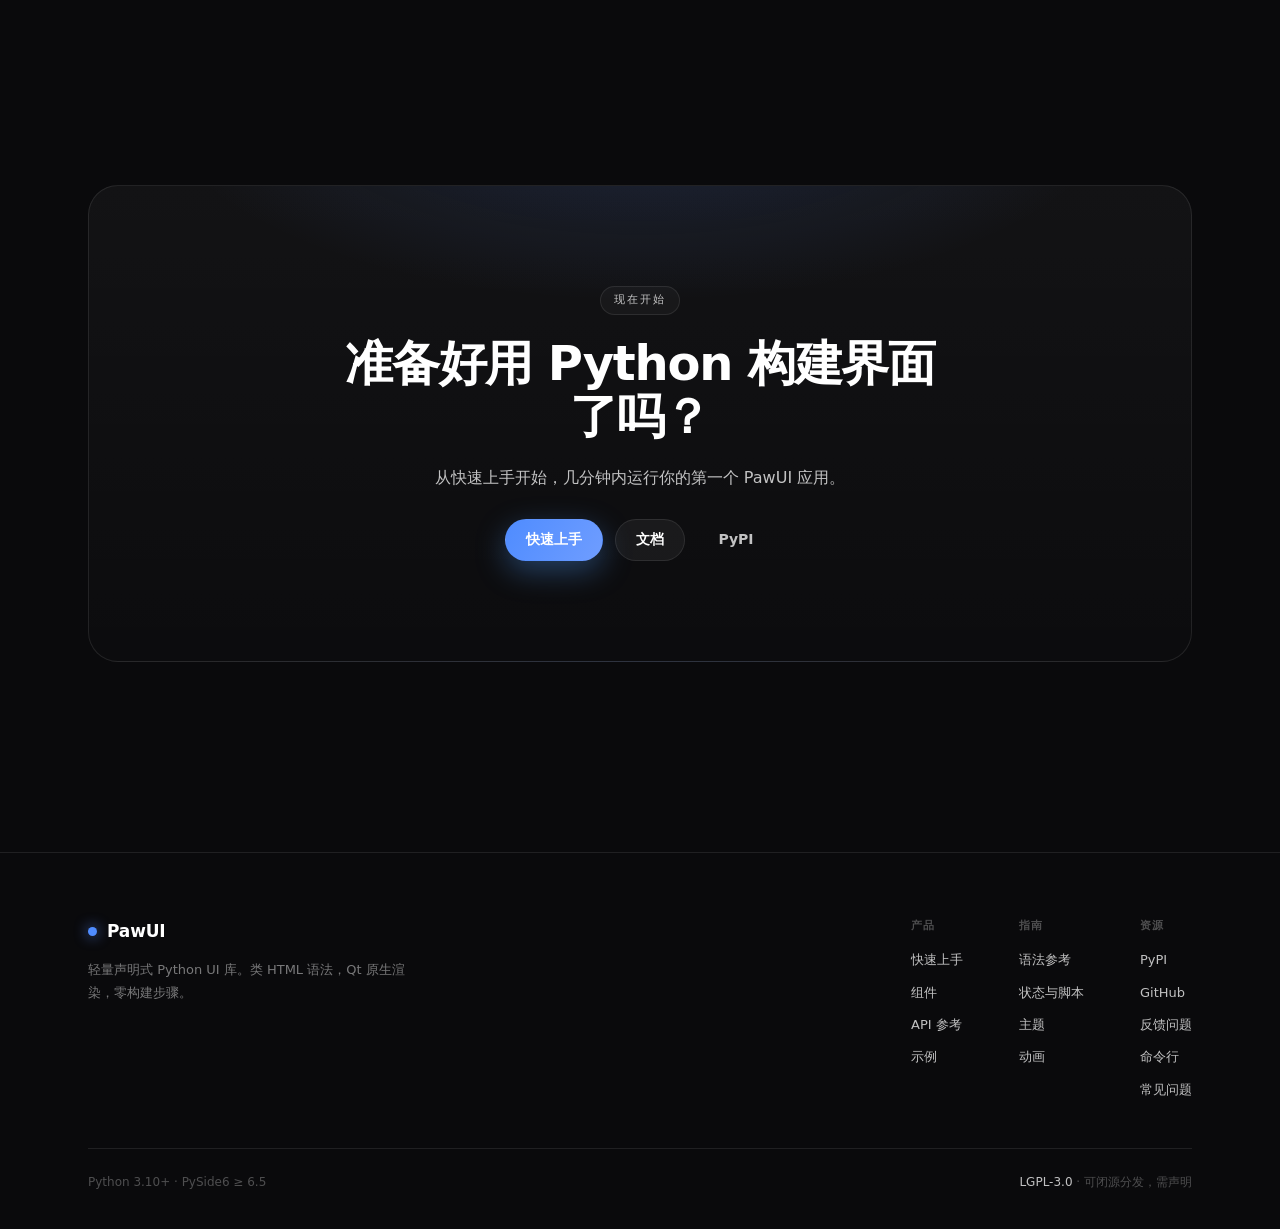
==== commit 33b6f589: "docs: 首屏 hero-meta + stats 也标上 LGPL-3.0" ====
--- a/index.html
+++ b/index.html
@@ -66,6 +66,7 @@
           <span><i></i>Python 3.10+</span>
           <span><i></i>PySide6 &ge; 6.5</span>
           <span><i></i><span data-zh="52 个内置组件" data-en="52 components">52 个内置组件</span></span>
+          <span><i></i><a href="https://github.com/LK-BLOG/PawUI/blob/main/LICENSE" target="_blank" rel="noopener">LGPL-3.0</a></span>
         </div>
       </div>
 
@@ -124,6 +125,10 @@
         <div class="stat">
           <div class="n">2</div>
           <div class="l" data-zh="内置主题" data-en="Themes">内置主题</div>
+        </div>
+        <div class="stat">
+          <div class="n" style="font-size:1.55em">LGPL</div>
+          <div class="l" data-zh="可闭源分发" data-en="Closed-source OK">可闭源分发</div>
         </div>
         <div class="stat">
           <div class="n">3.10<span style="font-size:.5em">+</span></div>
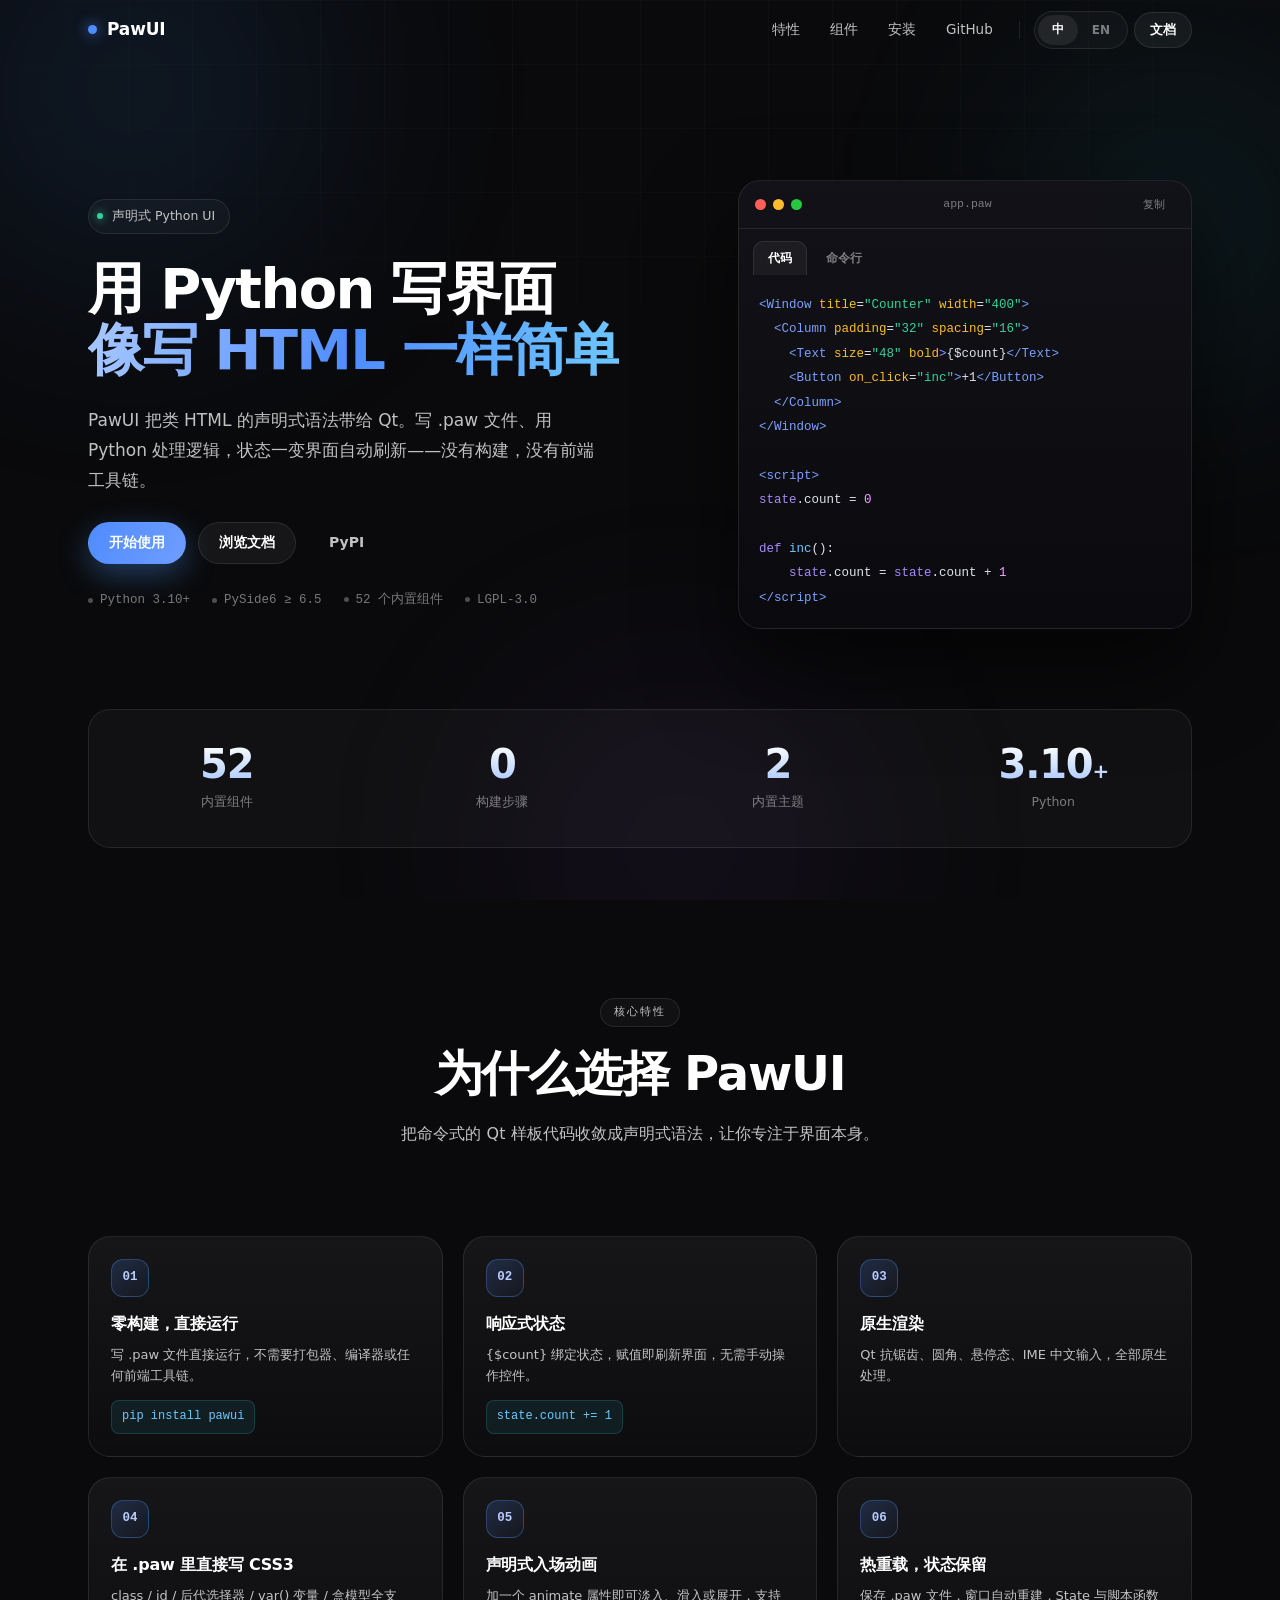
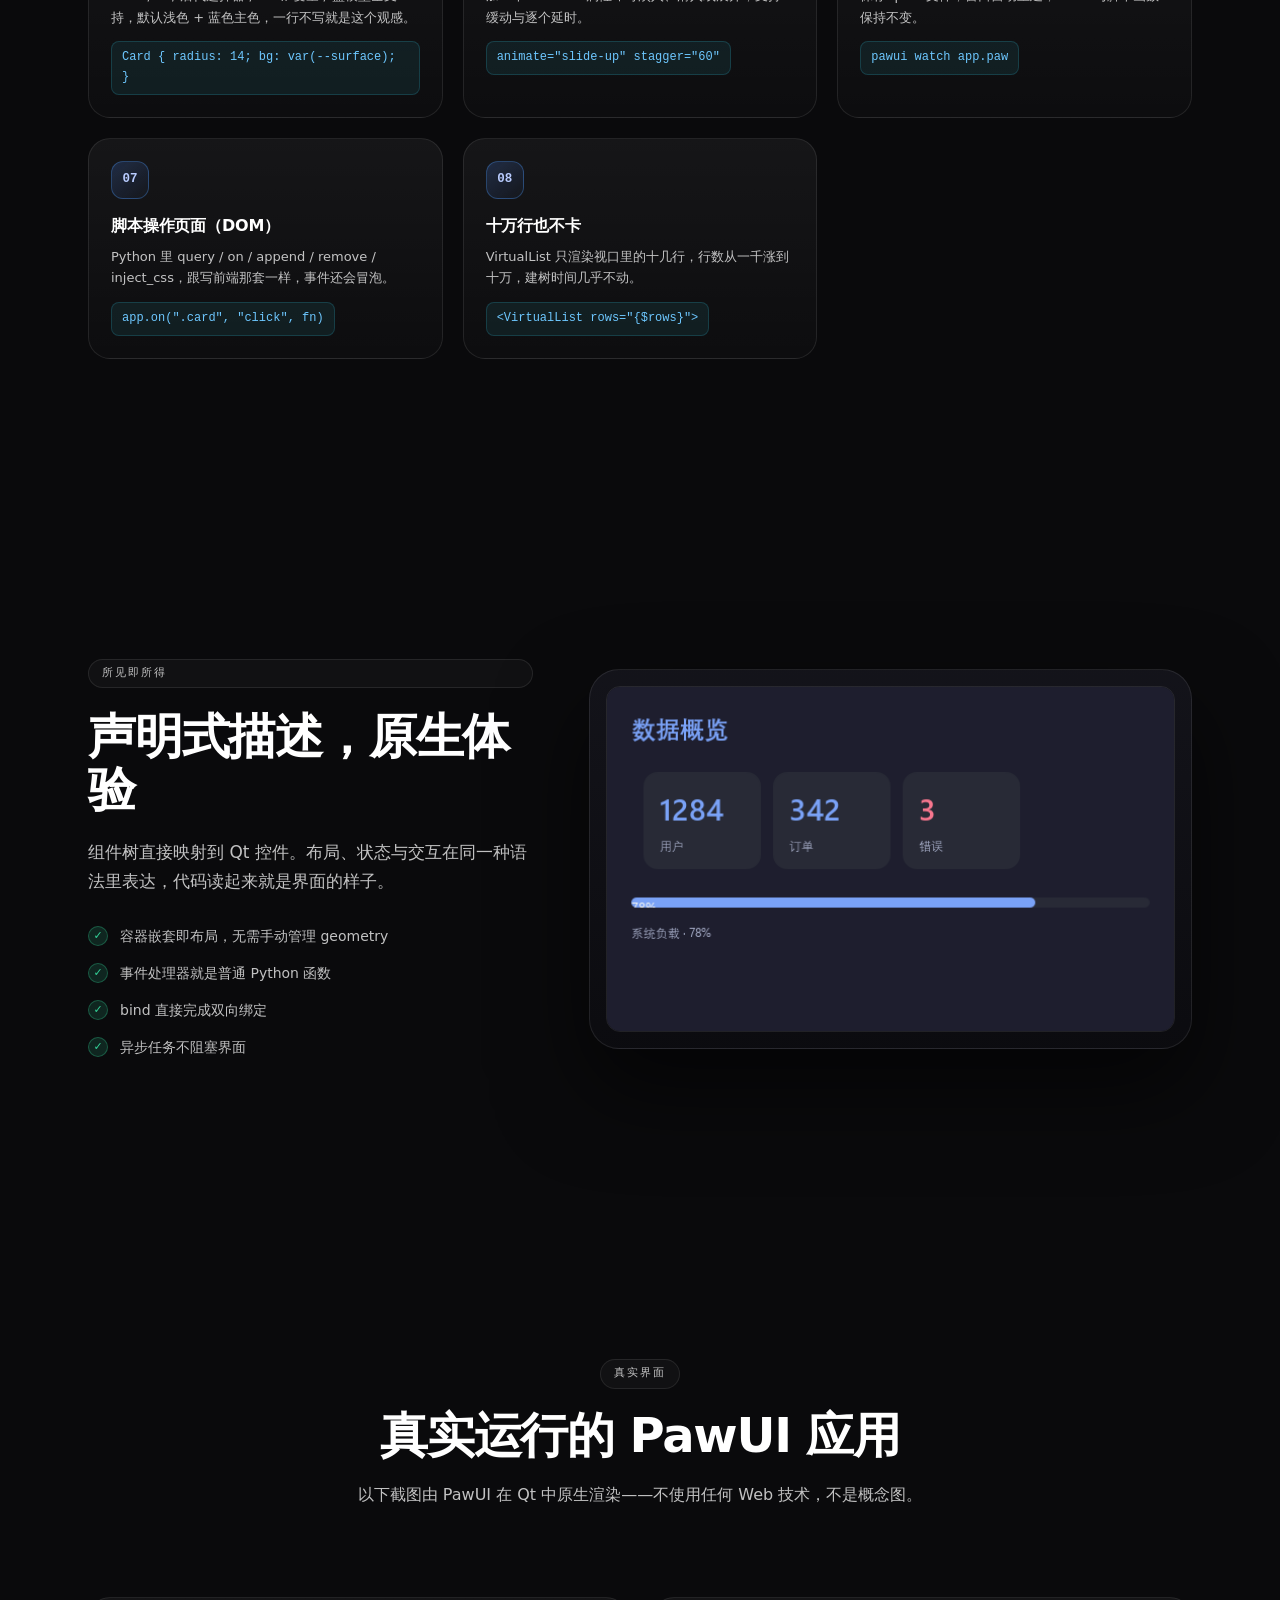
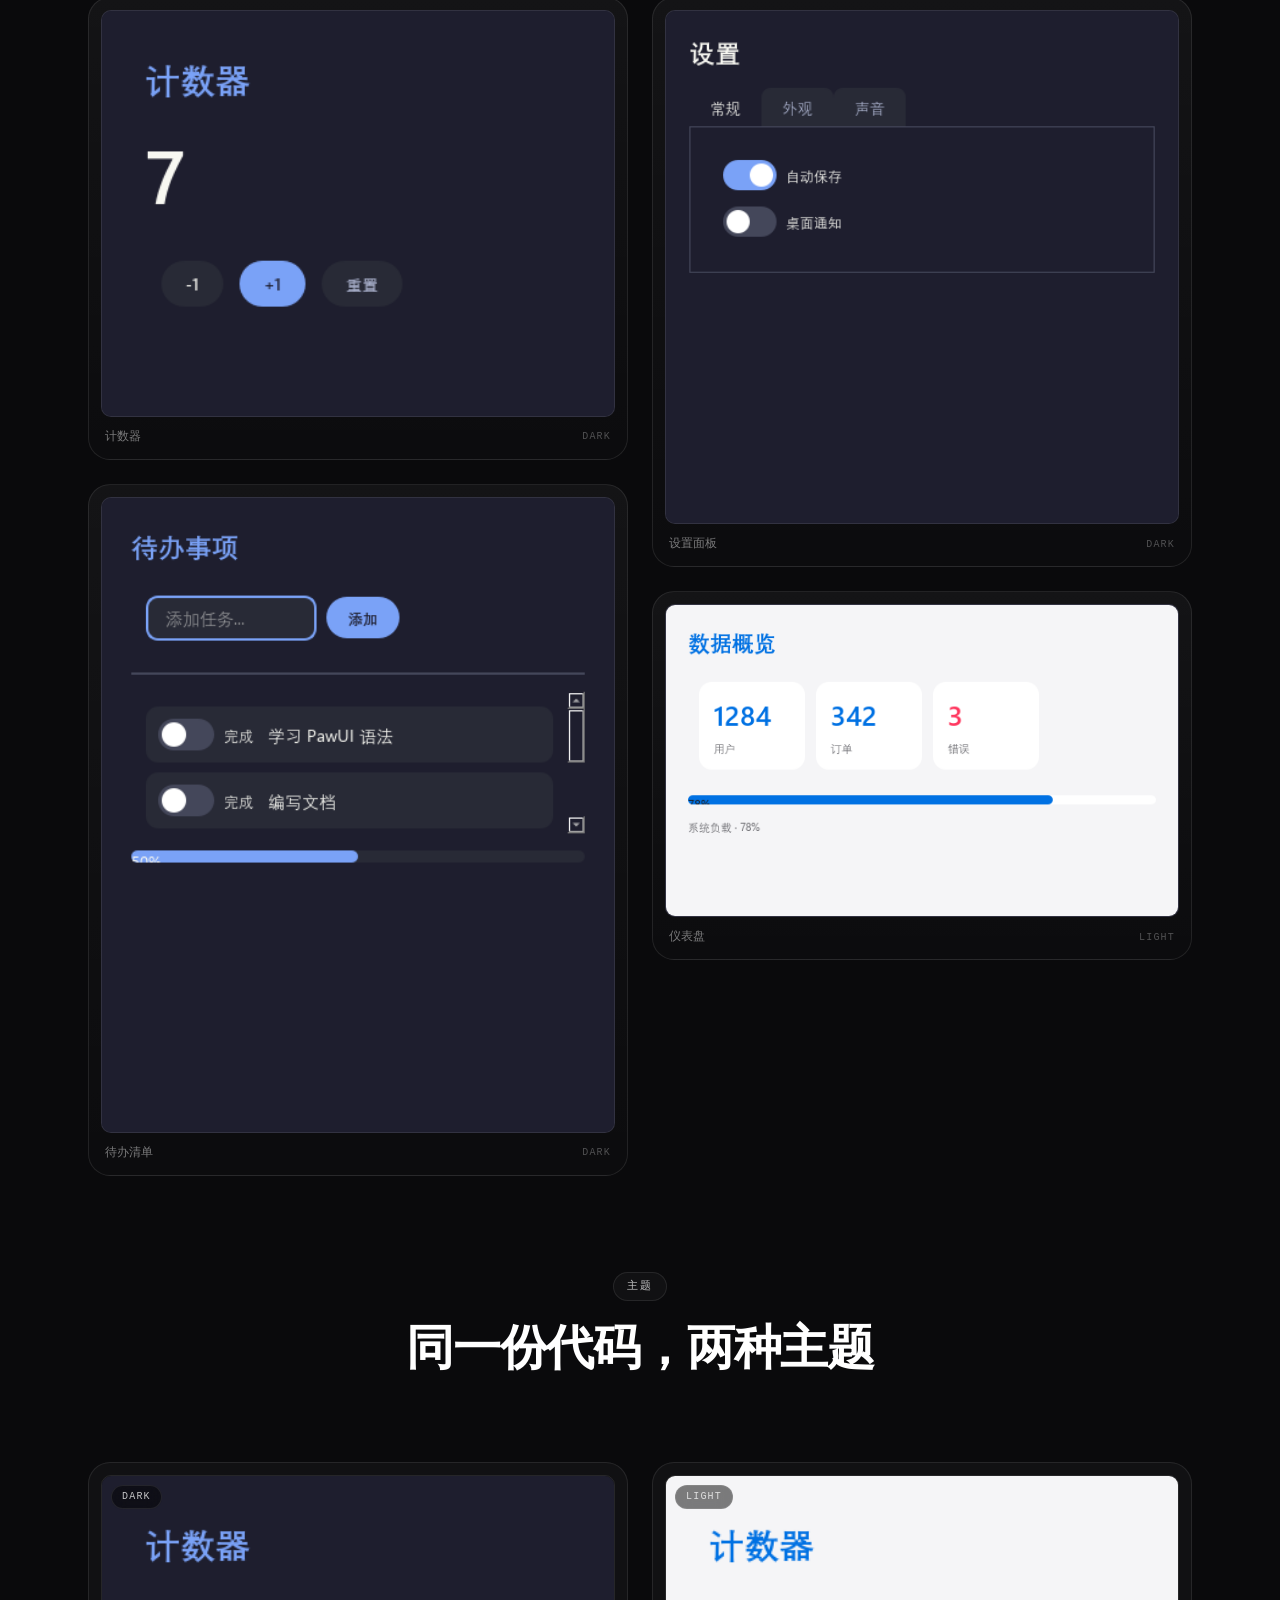
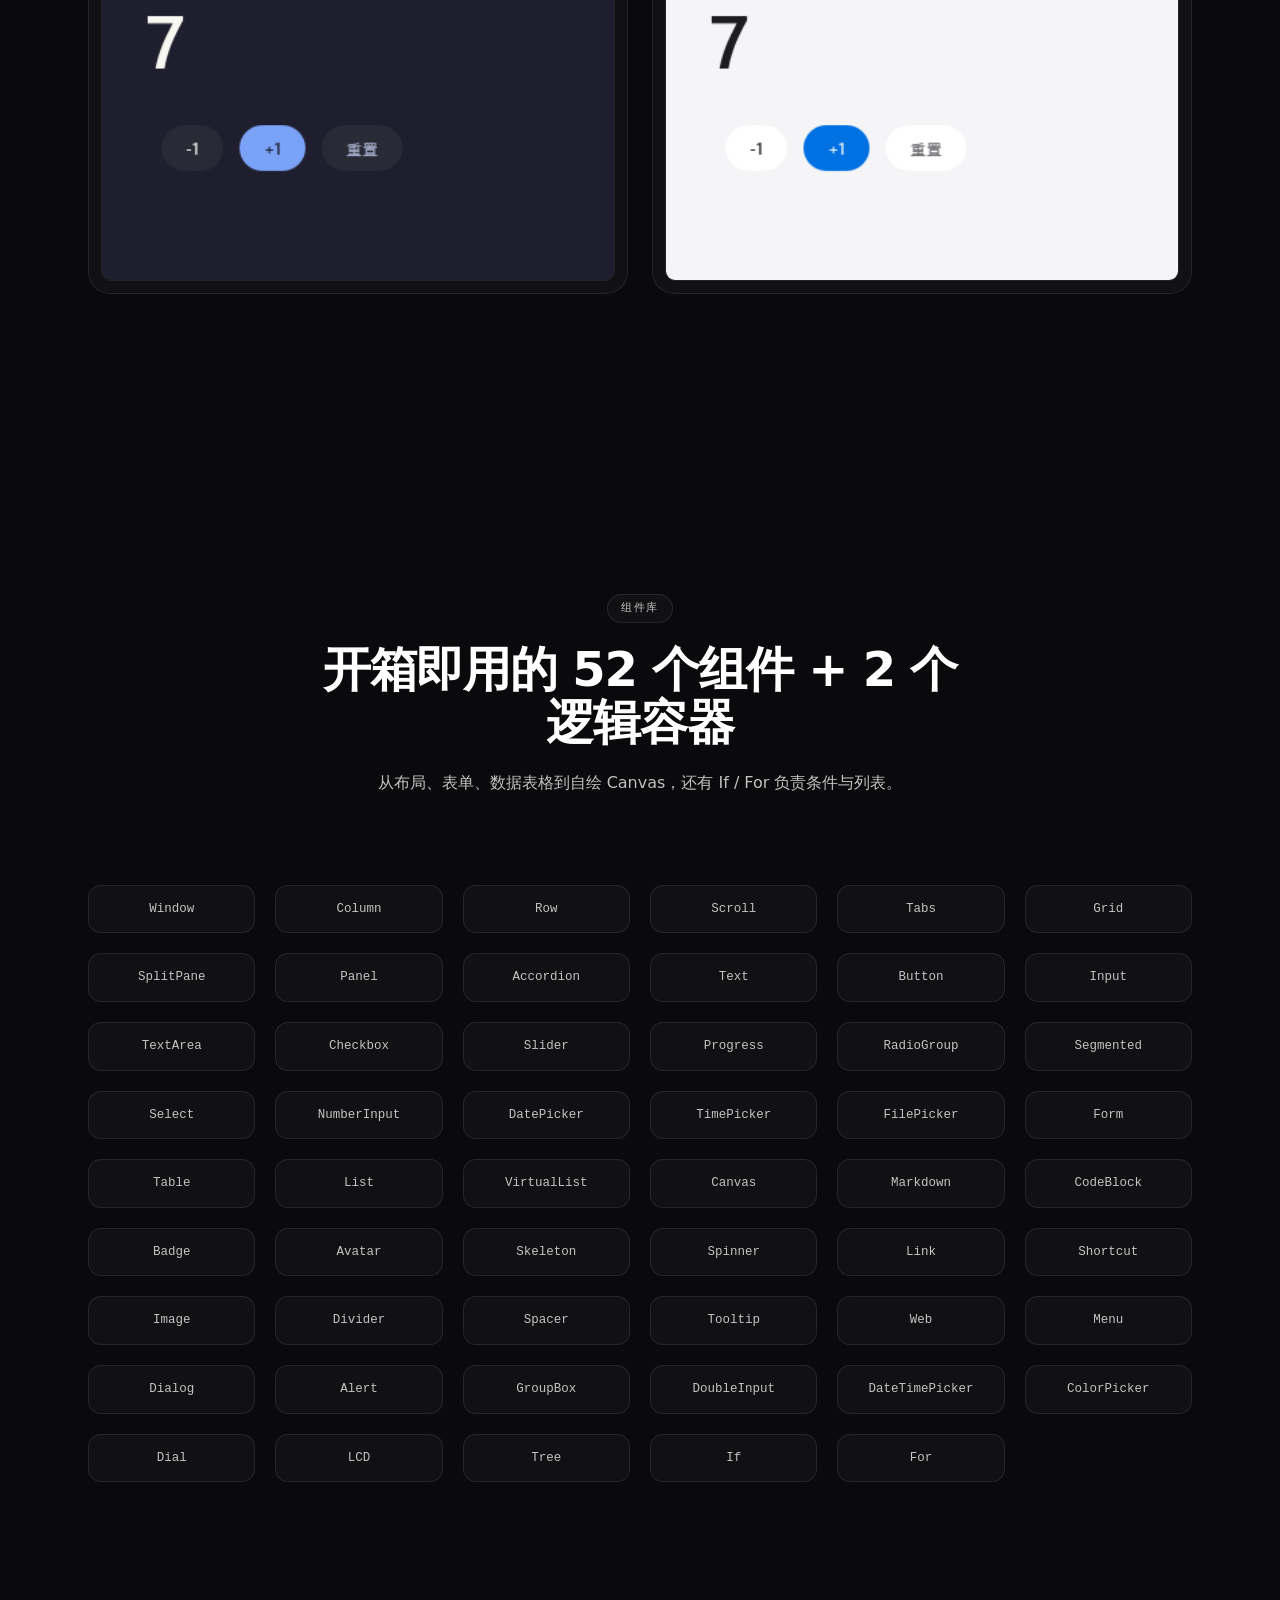
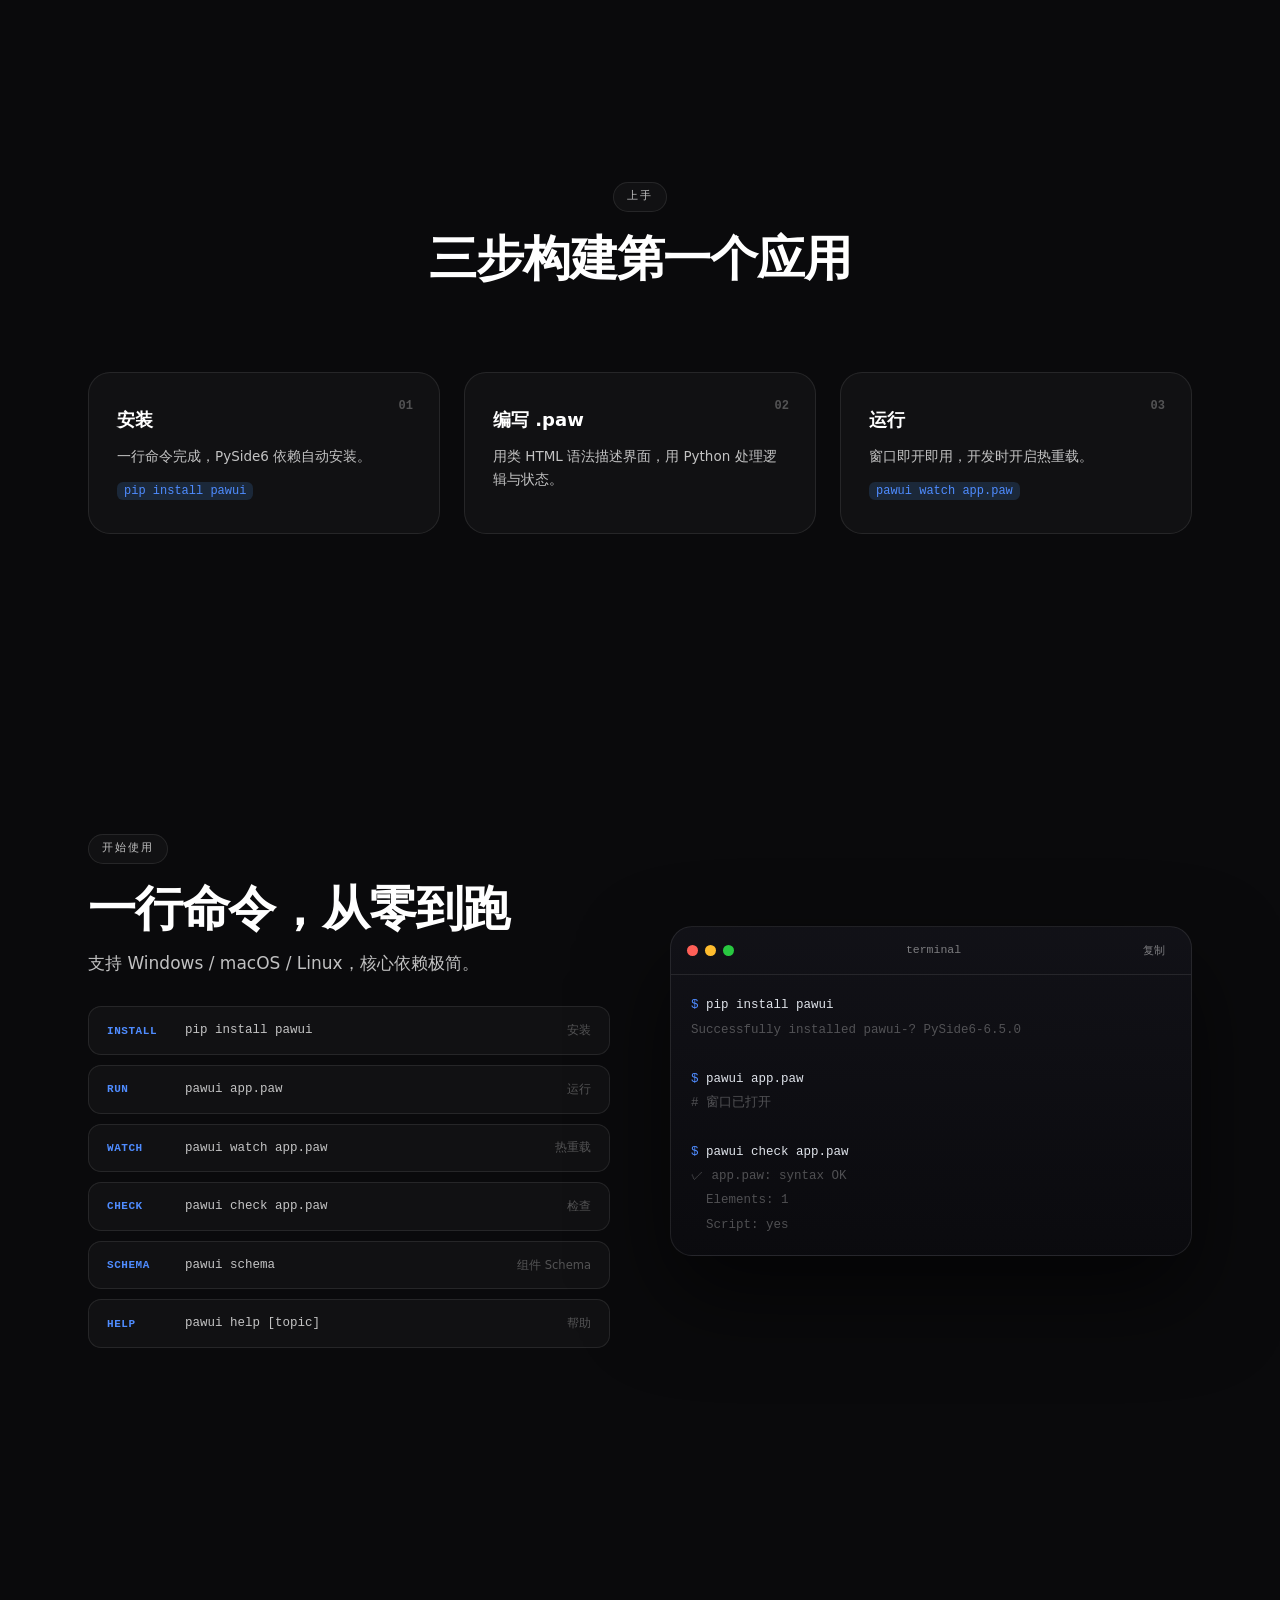
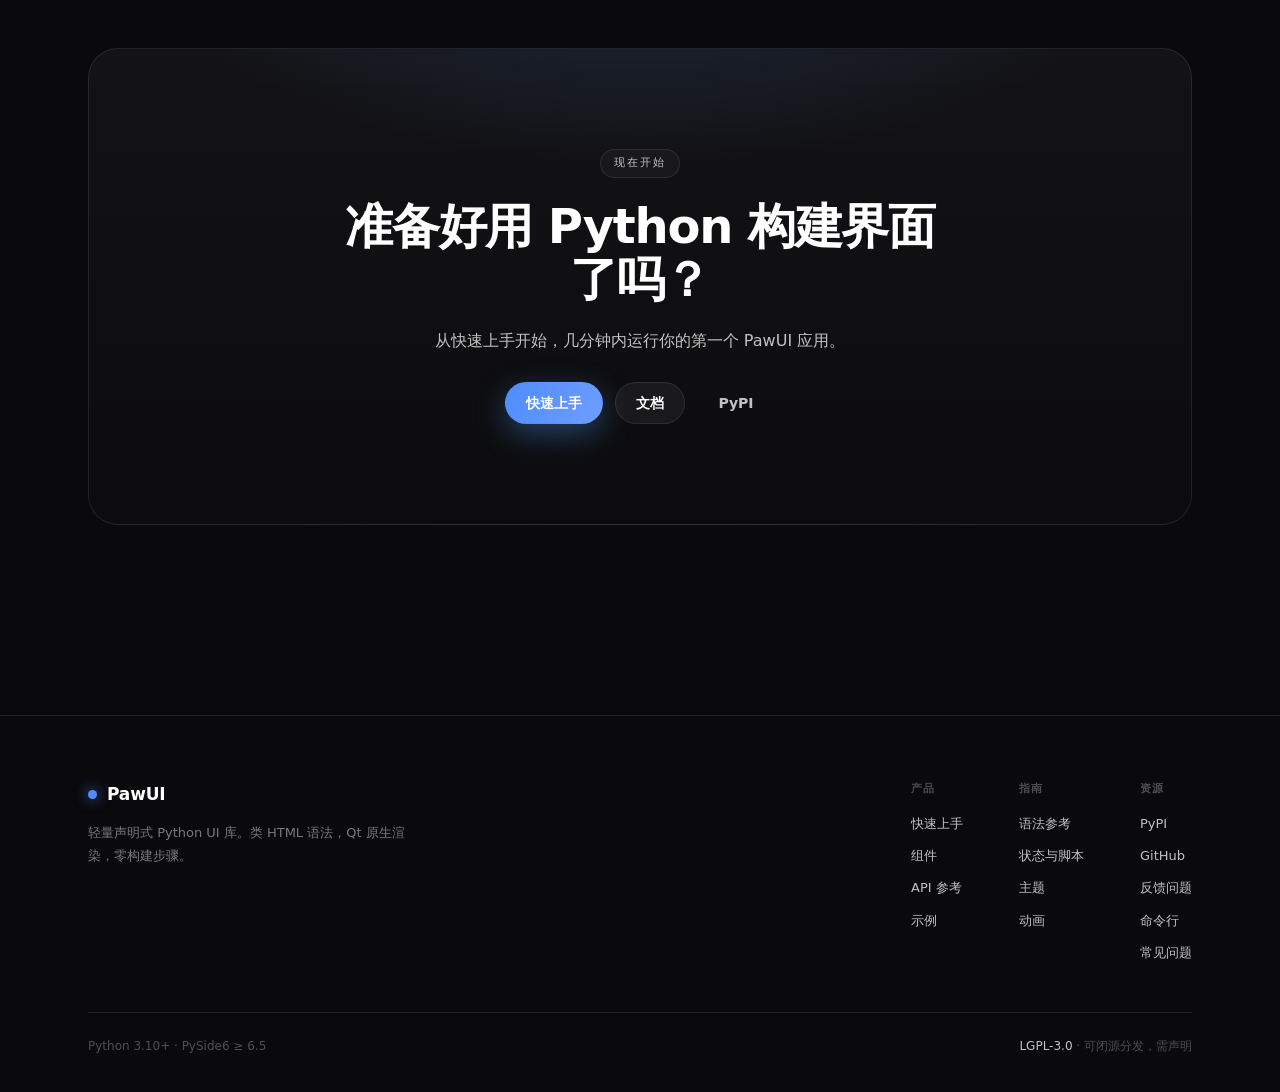
==== commit 98c92b34: "fix(site): 撤掉 stats 区的 LGPL 格 —— 那是定量指标区，许可证不放这儿" ====
--- a/index.html
+++ b/index.html
@@ -125,10 +125,6 @@
         <div class="stat">
           <div class="n">2</div>
           <div class="l" data-zh="内置主题" data-en="Themes">内置主题</div>
-        </div>
-        <div class="stat">
-          <div class="n" style="font-size:1.55em">LGPL</div>
-          <div class="l" data-zh="可闭源分发" data-en="Closed-source OK">可闭源分发</div>
         </div>
         <div class="stat">
           <div class="n">3.10<span style="font-size:.5em">+</span></div>
